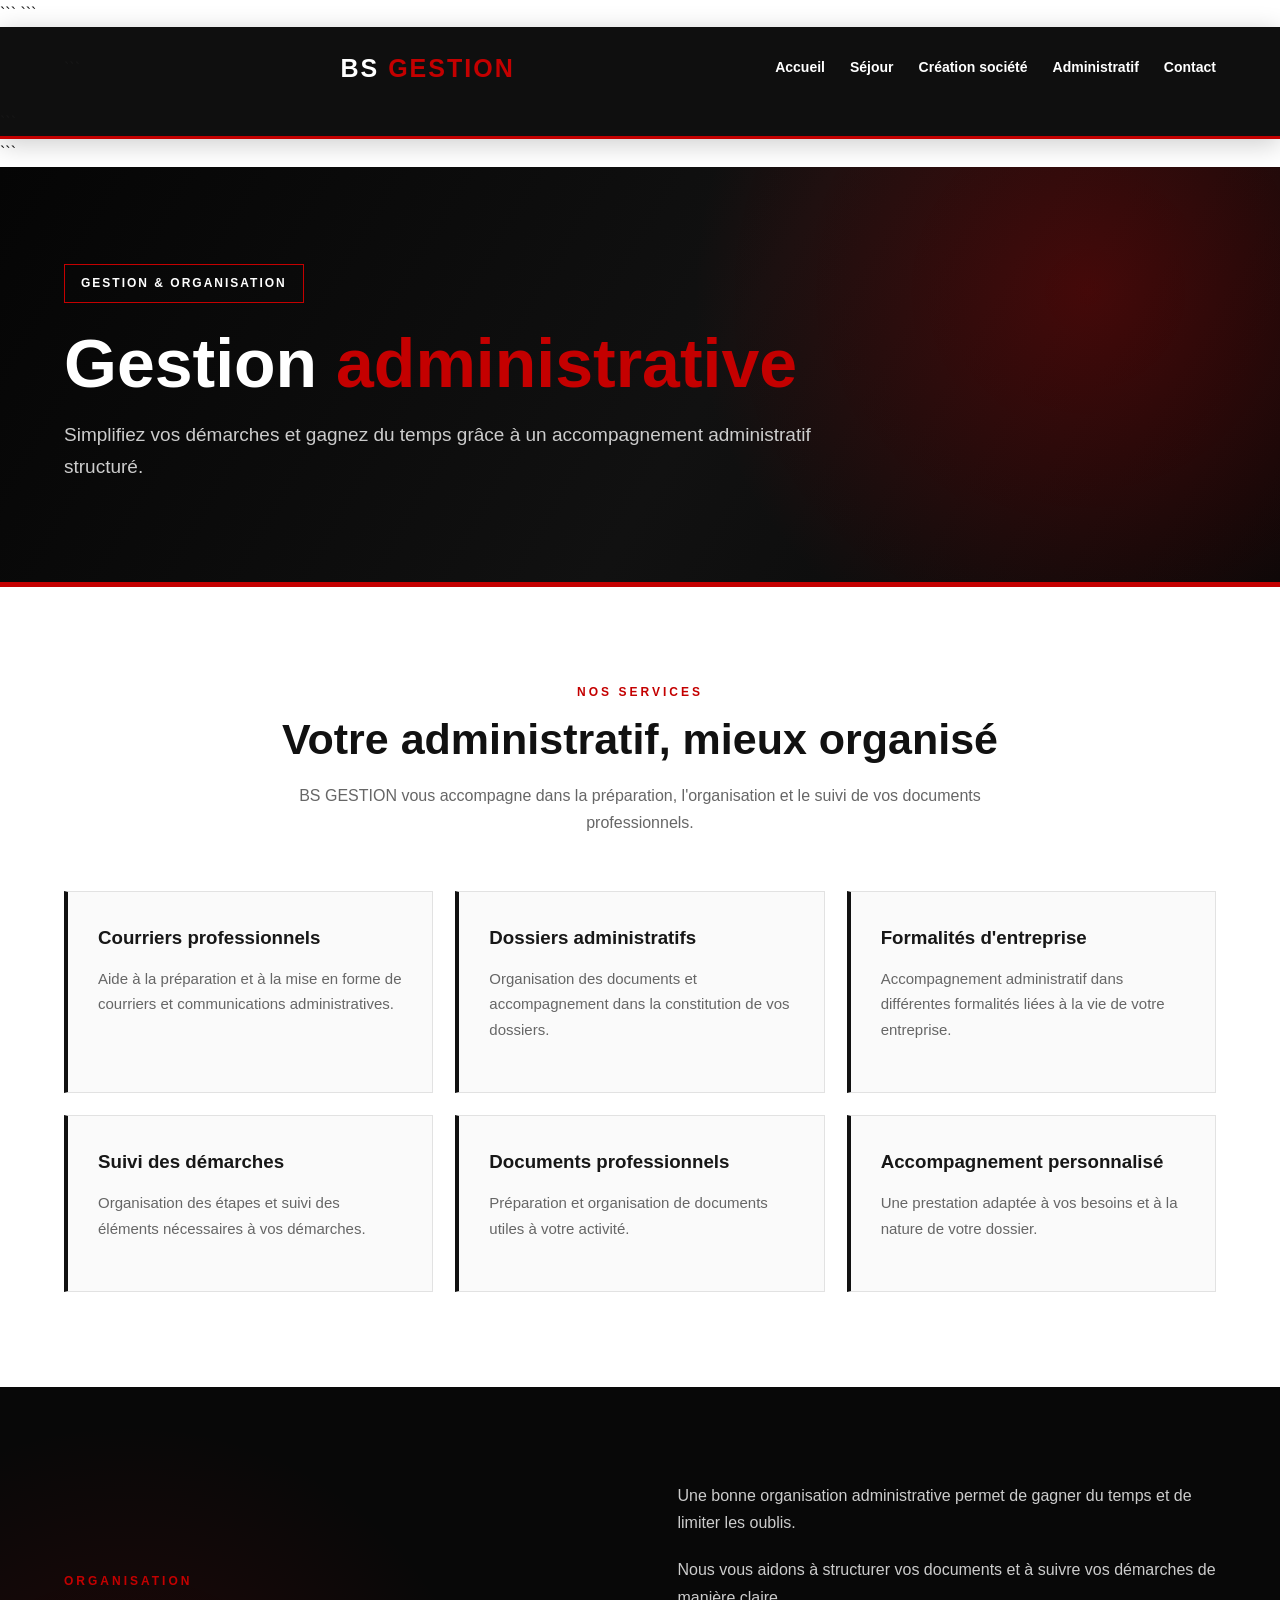
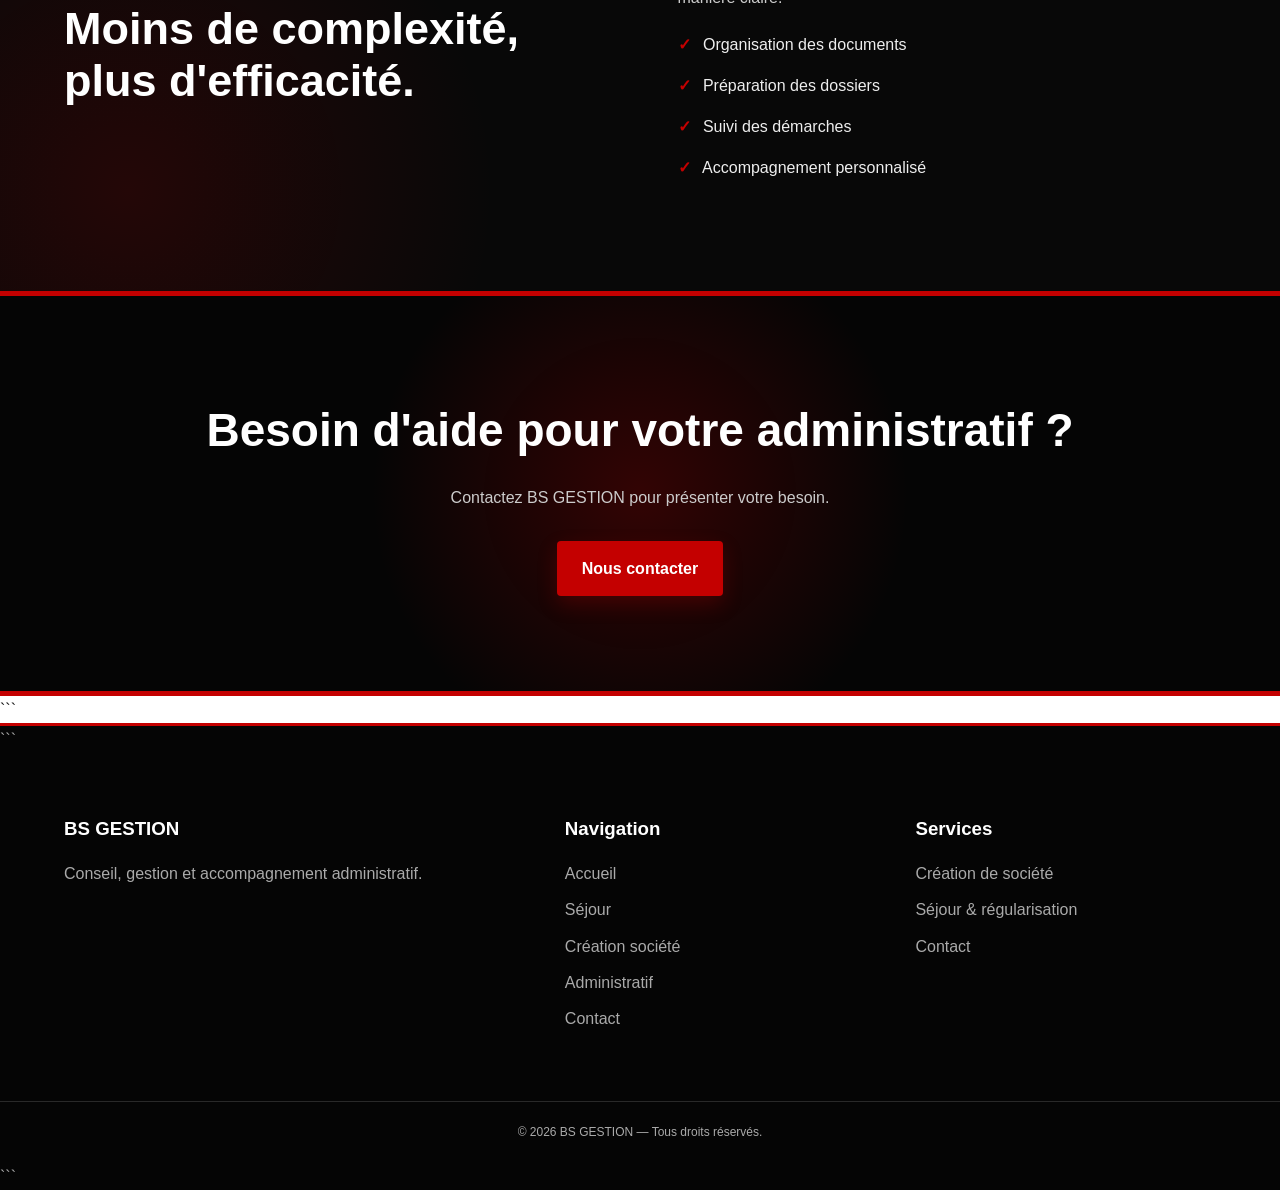
==== administratif.html @ 4193e0cd "Create administratif.html" ====
<!DOCTYPE html>

<html lang="fr">
<head>
    <meta charset="UTF-8">
    <meta name="viewport" content="width=device-width, initial-scale=1.0">

```
<meta name="description" content="BS GESTION - Services de gestion administrative et accompagnement professionnel.">

<title>Gestion Administrative | BS GESTION</title>

<link rel="stylesheet" href="style.css">
```

</head>

<body>

<header>
    <div class="container navbar">

```
    <a href="index.html" class="logo">
        BS <span>GESTION</span>
    </a>

    <nav id="mainNav">
        <a href="index.html">Accueil</a>
        <a href="sejour.html">Séjour</a>
        <a href="creation-societe.html">Création société</a>
        <a href="administratif.html">Administratif</a>
        <a href="contact.html">Contact</a>
    </nav>

    <div class="menu" id="menuBtn">
        ☰
    </div>

</div>
```

</header>

<main>

```
<section class="page-hero">

    <div class="container">

        <div class="page-hero-content">

            <div class="badge">
                GESTION & ORGANISATION
            </div>

            <h1>
                Gestion <span>administrative</span>
            </h1>

            <p>
                Simplifiez vos démarches et gagnez du temps grâce à un accompagnement
                administratif structuré.
            </p>

        </div>

    </div>

</section>


<section class="services">

    <div class="container">

        <div class="section-title">

            <div class="section-label">
                Nos services
            </div>

            <h2>
                Votre administratif, mieux organisé
            </h2>

            <p>
                BS GESTION vous accompagne dans la préparation, l'organisation et
                le suivi de vos documents professionnels.
            </p>

        </div>


        <div class="documents-grid">

            <article class="document">

                <h3>
                    Courriers professionnels
                </h3>

                <p>
                    Aide à la préparation et à la mise en forme de courriers et
                    communications administratives.
                </p>

            </article>


            <article class="document">

                <h3>
                    Dossiers administratifs
                </h3>

                <p>
                    Organisation des documents et accompagnement dans la constitution
                    de vos dossiers.
                </p>

            </article>


            <article class="document">

                <h3>
                    Formalités d'entreprise
                </h3>

                <p>
                    Accompagnement administratif dans différentes formalités liées
                    à la vie de votre entreprise.
                </p>

            </article>


            <article class="document">

                <h3>
                    Suivi des démarches
                </h3>

                <p>
                    Organisation des étapes et suivi des éléments nécessaires à vos
                    démarches.
                </p>

            </article>


            <article class="document">

                <h3>
                    Documents professionnels
                </h3>

                <p>
                    Préparation et organisation de documents utiles à votre activité.
                </p>

            </article>


            <article class="document">

                <h3>
                    Accompagnement personnalisé
                </h3>

                <p>
                    Une prestation adaptée à vos besoins et à la nature de votre
                    dossier.
                </p>

            </article>

        </div>

    </div>

</section>


<section class="about">

    <div class="container">

        <div class="about-grid">

            <div>

                <div class="section-label">
                    Organisation
                </div>

                <h2>
                    Moins de complexité, plus d'efficacité.
                </h2>

            </div>


            <div>

                <p>
                    Une bonne organisation administrative permet de gagner du temps
                    et de limiter les oublis.
                </p>

                <p>
                    Nous vous aidons à structurer vos documents et à suivre vos
                    démarches de manière claire.
                </p>

                <div class="checks">

                    <div>
                        <span>✓</span>
                        Organisation des documents
                    </div>

                    <div>
                        <span>✓</span>
                        Préparation des dossiers
                    </div>

                    <div>
                        <span>✓</span>
                        Suivi des démarches
                    </div>

                    <div>
                        <span>✓</span>
                        Accompagnement personnalisé
                    </div>

                </div>

            </div>

        </div>

    </div>

</section>


<section class="cta">

    <div class="container">

        <h2>
            Besoin d'aide pour votre administratif ?
        </h2>

        <p>
            Contactez BS GESTION pour présenter votre besoin.
        </p>

        <a href="contact.html" class="btn btn-red">
            Nous contacter
        </a>

    </div>

</section>
```

</main>

<footer>

```
<div class="container footer-main">

    <div>
        <h3>BS GESTION</h3>

        <p>
            Conseil, gestion et accompagnement administratif.
        </p>
    </div>

    <div>
        <h3>Navigation</h3>

        <a href="index.html">Accueil</a>
        <a href="sejour.html">Séjour</a>
        <a href="creation-societe.html">Création société</a>
        <a href="administratif.html">Administratif</a>
        <a href="contact.html">Contact</a>
    </div>

    <div>
        <h3>Services</h3>

        <a href="creation-societe.html">
            Création de société
        </a>

        <a href="sejour.html">
            Séjour & régularisation
        </a>

        <a href="contact.html">
            Contact
        </a>
    </div>

</div>

<div class="footer-bottom">
    © 2026 BS GESTION — Tous droits réservés.
</div>
```

</footer>

<script>
const menuBtn = document.getElementById("menuBtn");
const mainNav = document.getElementById("mainNav");

menuBtn.addEventListener("click", function () {
    mainNav.classList.toggle("active");
});

document.querySelectorAll("#mainNav a").forEach(function(link) {
    link.addEventListener("click", function() {
        mainNav.classList.remove("active");
    });
});
</script>

</body>
</html>
---- style.css ----
/* =========================================================
   BS GESTION — STYLE OFFICIEL
   Rouge • Noir • Blanc
   Design moderne, élégant et professionnel
   ========================================================= */

:root {
    --rouge: #c40000;
    --rouge-fonce: #8f0000;
    --rouge-clair: #e00000;

    --noir: #080808;
    --noir-2: #121212;
    --noir-3: #1d1d1d;

    --blanc: #ffffff;

    --gris: #666666;
    --gris-clair: #f5f5f5;
    --gris-border: #e2e2e2;

    --ombre: 0 15px 45px rgba(0, 0, 0, 0.10);
    --transition: 0.3s ease;
}


/* =========================================================
   RESET
   ========================================================= */

* {
    margin: 0;
    padding: 0;
    box-sizing: border-box;
}

html {
    scroll-behavior: smooth;
}

body {
    font-family: Arial, Helvetica, sans-serif;
    background: var(--blanc);
    color: #171717;
    line-height: 1.7;
}

img {
    max-width: 100%;
    display: block;
}

a {
    transition: var(--transition);
}

button,
input,
textarea {
    font-family: inherit;
}

.container {
    width: 90%;
    max-width: 1200px;
    margin: auto;
}


/* =========================================================
   HEADER
   ========================================================= */

header {
    background: rgba(8, 8, 8, 0.97);
    position: sticky;
    top: 0;
    z-index: 9999;
    border-bottom: 3px solid var(--rouge);
    box-shadow: 0 5px 25px rgba(0, 0, 0, 0.20);
}

.navbar {
    min-height: 82px;
    display: flex;
    align-items: center;
    justify-content: space-between;
}

.logo {
    color: var(--blanc);
    text-decoration: none;
    font-size: 25px;
    font-weight: 800;
    letter-spacing: 2px;
}

.logo span {
    color: var(--rouge);
}

nav {
    display: flex;
    align-items: center;
    gap: 25px;
}

nav a {
    color: var(--blanc);
    text-decoration: none;
    font-size: 14px;
    font-weight: 700;
    position: relative;
    padding: 10px 0;
}

nav a::after {
    content: "";
    position: absolute;
    left: 0;
    bottom: 2px;
    width: 0;
    height: 2px;
    background: var(--rouge);
    transition: var(--transition);
}

nav a:hover {
    color: var(--blanc);
}

nav a:hover::after {
    width: 100%;
}

.menu {
    display: none;
    color: var(--blanc);
    font-size: 30px;
    cursor: pointer;
    user-select: none;
}


/* =========================================================
   BOUTONS
   ========================================================= */

.btn {
    display: inline-block;
    padding: 14px 25px;
    border-radius: 4px;
    text-decoration: none;
    font-weight: 700;
    transition: var(--transition);
    border: none;
    cursor: pointer;
}

.btn-red {
    background: var(--rouge);
    color: var(--blanc);
    box-shadow: 0 8px 20px rgba(196, 0, 0, 0.22);
}

.btn-red:hover {
    background: var(--rouge-fonce);
    color: var(--blanc);
    transform: translateY(-2px);
    box-shadow: 0 12px 25px rgba(196, 0, 0, 0.30);
}

.btn-outline {
    color: var(--blanc);
    border: 1px solid var(--rouge);
    background: transparent;
}

.btn-outline:hover {
    background: var(--rouge);
    color: var(--blanc);
    transform: translateY(-2px);
}


/* =========================================================
   HERO
   ========================================================= */

.hero {
    min-height: 720px;
    display: flex;
    align-items: center;
    position: relative;
    overflow: hidden;
    color: var(--blanc);

    background:
        radial-gradient(
            circle at 80% 20%,
            rgba(196, 0, 0, 0.32),
            transparent 30%
        ),
        linear-gradient(
            120deg,
            #050505,
            #111111 55%,
            #080808
        );

    border-bottom: 6px solid var(--rouge);
}

.hero::before {
    content: "";
    position: absolute;
    width: 500px;
    height: 500px;
    right: -200px;
    top: 80px;
    border: 1px solid rgba(196, 0, 0, 0.35);
    border-radius: 50%;
}

.hero::after {
    content: "";
    position: absolute;
    width: 350px;
    height: 350px;
    right: -100px;
    top: 155px;
    border: 1px solid rgba(196, 0, 0, 0.25);
    border-radius: 50%;
}

.hero-content {
    position: relative;
    z-index: 2;
    max-width: 850px;
    animation: apparition 0.8s ease forwards;
}

.badge {
    display: inline-block;
    padding: 8px 16px;
    margin-bottom: 25px;
    border: 1px solid var(--rouge);
    color: var(--blanc);
    font-size: 12px;
    font-weight: 700;
    letter-spacing: 2px;
}

.hero h1 {
    font-size: clamp(48px, 8vw, 82px);
    line-height: 1;
    margin-bottom: 25px;
    letter-spacing: -2px;
}

.hero h1 span {
    color: var(--rouge);
}

.hero p {
    font-size: 19px;
    color: #dddddd;
    max-width: 780px;
}

.hero p:first-of-type {
    font-size: 24px;
    font-weight: 700;
    color: #ffffff;
}

.buttons {
    display: flex;
    gap: 15px;
    flex-wrap: wrap;
    margin-top: 35px;
}

.hero-contact {
    margin-top: 35px;
    color: #bbbbbb;
    font-size: 14px;
}


/* =========================================================
   SECTIONS
   ========================================================= */

section {
    padding: 95px 0;
}

.section-title {
    text-align: center;
    margin-bottom: 55px;
}

.section-label {
    color: var(--rouge);
    font-size: 12px;
    font-weight: 800;
    letter-spacing: 3px;
    text-transform: uppercase;
    margin-bottom: 12px;
}

.section-title h2 {
    font-size: 43px;
    line-height: 1.2;
    color: #111111;
}

.section-title p {
    max-width: 760px;
    margin: 16px auto 0;
    color: var(--gris);
}


/* =========================================================
   SERVICES
   ========================================================= */

.services {
    background: #ffffff;
}

.services-grid {
    display: grid;
    grid-template-columns: repeat(4, 1fr);
    gap: 22px;
}

.card {
    position: relative;
    padding: 35px 28px;
    background: #ffffff;
    border: 1px solid var(--gris-border);
    border-top: 4px solid #111111;
    transition: var(--transition);
    overflow: hidden;
}

.card::after {
    content: "";
    position: absolute;
    width: 100px;
    height: 100px;
    right: -50px;
    bottom: -50px;
    border-radius: 50%;
    background: rgba(196, 0, 0, 0.06);
}

.card:hover {
    transform: translateY(-8px);
    border-top-color: var(--rouge);
    box-shadow: var(--ombre);
}

.card-number {
    color: var(--rouge);
    font-weight: 800;
    font-size: 18px;
    margin-bottom: 18px;
}

.card h3 {
    font-size: 21px;
    margin-bottom: 15px;
}

.card p {
    color: var(--gris);
    font-size: 15px;
}

.card a {
    display: inline-block;
    margin-top: 20px;
    color: var(--rouge);
    font-weight: 700;
    text-decoration: none;
}

.card a:hover {
    color: var(--rouge-fonce);
}


/* =========================================================
   A PROPOS
   ========================================================= */

.about {
    background:
        radial-gradient(
            circle at 10% 80%,
            rgba(196, 0, 0, 0.15),
            transparent 30%
        ),
        var(--noir);

    color: var(--blanc);
}

.about-grid {
    display: grid;
    grid-template-columns: 1fr 1fr;
    gap: 75px;
    align-items: center;
}

.about h2 {
    font-size: 45px;
    line-height: 1.15;
    color: #ffffff;
}

.about p {
    color: #cccccc;
    margin-bottom: 20px;
}

.checks div {
    margin-bottom: 14px;
    color: #eeeeee;
}

.checks span {
    color: var(--rouge);
    font-weight: 900;
    margin-right: 8px;
}


/* =========================================================
   METHODE
   ========================================================= */

.method {
    background: var(--gris-clair);
}

.method-grid {
    display: grid;
    grid-template-columns: repeat(4, 1fr);
    gap: 20px;
}

.step {
    background: #ffffff;
    padding: 30px;
    border-top: 4px solid var(--rouge);
    box-shadow: 0 5px 20px rgba(0, 0, 0, 0.04);
    transition: var(--transition);
}

.step:hover {
    transform: translateY(-5px);
    box-shadow: var(--ombre);
}

.step-number {
    font-size: 36px;
    font-weight: 900;
    color: var(--rouge);
}

.step h3 {
    margin: 10px 0;
}

.step p {
    color: var(--gris);
}


/* =========================================================
   DOCUMENTS
   ========================================================= */

.documents {
    background: #ffffff;
}

.documents-grid {
    display: grid;
    grid-template-columns: repeat(3, 1fr);
    gap: 22px;
}

.document {
    padding: 30px;
    background: #fafafa;
    border: 1px solid var(--gris-border);
    border-left: 4px solid #111111;
    transition: var(--transition);
}

.document:hover {
    border-left-color: var(--rouge);
    transform: translateY(-5px);
    box-shadow: var(--ombre);
}

.document h3 {
    margin-bottom: 12px;
}

.document p {
    color: var(--gris);
    font-size: 15px;
    margin-bottom: 20px;
}


/* =========================================================
   PAGES INTERNES
   ========================================================= */

.page-hero {
    min-height: 420px;
    display: flex;
    align-items: center;
    position: relative;
    overflow: hidden;
    color: var(--blanc);

    background:
        radial-gradient(
            circle at 85% 30%,
            rgba(196, 0, 0, 0.30),
            transparent 35%
        ),
        linear-gradient(
            120deg,
            #050505,
            #111111 55%,
            #080808
        );

    border-bottom: 5px solid var(--rouge);
}

.page-hero-content {
    position: relative;
    z-index: 2;
    max-width: 850px;
}

.page-hero h1 {
    font-size: clamp(42px, 7vw, 68px);
    line-height: 1.05;
    margin-bottom: 20px;
}

.page-hero h1 span {
    color: var(--rouge);
}

.page-hero p {
    color: #cccccc;
    font-size: 19px;
    max-width: 780px;
}

.content-section {
    background: #ffffff;
}

.content-grid {
    display: grid;
    grid-template-columns: 2fr 1fr;
    gap: 50px;
    align-items: start;
}

.content-main h2 {
    font-size: 34px;
    margin-bottom: 18px;
}

.content-main h3 {
    font-size: 23px;
    margin-top: 30px;
    margin-bottom: 12px;
}

.content-main p {
    color: #555555;
    margin-bottom: 18px;
}

.content-main ul {
    margin: 20px 0 25px 20px;
}

.content-main li {
    margin-bottom: 10px;
    color: #555555;
}

.sidebar {
    background: #f7f7f7;
    border-top: 5px solid var(--rouge);
    padding: 30px;
    box-shadow: 0 10px 30px rgba(0, 0, 0, 0.06);
}

.sidebar h3 {
    margin-bottom: 20px;
}

.sidebar a {
    display: block;
    color: var(--rouge);
    text-decoration: none;
    font-weight: 700;
    padding: 10px 0;
    border-bottom: 1px solid #dddddd;
}

.sidebar a:hover {
    color: var(--rouge-fonce);
}


/* =========================================================
   DEVIS
   ========================================================= */

.devis {
    background: var(--gris-clair);
}

.devis-box {
    max-width: 850px;
    margin: auto;
    padding: 55px;
    background: #ffffff;
    border-left: 6px solid var(--rouge);
    text-align: center;
    box-shadow: var(--ombre);
}

.devis-box h2 {
    font-size: 36px;
    margin-bottom: 15px;
}

.devis-box p {
    color: var(--gris);
    margin-bottom: 25px;
}

.no-price {
    font-weight: 800;
    color: var(--rouge);
    margin-bottom: 25px;
    letter-spacing: 1px;
}


/* =========================================================
   CTA
   ========================================================= */

.cta {
    background:
        radial-gradient(
            circle at center,
            rgba(196, 0, 0, 0.24),
            transparent 40%
        ),
        #050505;

    color: #ffffff;
    text-align: center;
    border-top: 5px solid var(--rouge);
    border-bottom: 5px solid var(--rouge);
}

.cta h2 {
    font-size: 46px;
    margin-bottom: 15px;
}

.cta p {
    color: #cccccc;
    margin-bottom: 30px;
}


/* =========================================================
   CONTACT
   ========================================================= */

.contact {
    background: #f7f7f7;
}

.contact-grid {
    display: grid;
    grid-template-columns: 1fr 1fr;
    gap: 70px;
    align-items: start;
}

.contact h2 {
    font-size: 43px;
    margin-bottom: 20px;
}

.contact-intro {
    color: var(--gris);
}

.contact-details {
    margin-top: 30px;
}

.contact-details a {
    display: block;
    color: var(--rouge);
    font-weight: 700;
    font-size: 18px;
    text-decoration: none;
    margin-bottom: 15px;
}

.contact-details a:hover {
    color: var(--rouge-fonce);
}


/* =========================================================
   FORMULAIRE
   ========================================================= */

form {
    background: #ffffff;
    padding: 35px;
    border: 1px solid #dddddd;
    border-top: 5px solid var(--rouge);
    box-shadow: 0 10px 30px rgba(0, 0, 0, 0.06);
}

.form-group {
    margin-bottom: 18px;
}

label {
    display: block;
    font-weight: 700;
    font-size: 14px;
    margin-bottom: 7px;
}

input,
textarea,
select {
    width: 100%;
    padding: 13px;
    border: 1px solid #cccccc;
    font-family: inherit;
    font-size: 15px;
    outline: none;
    transition: var(--transition);
    background: #ffffff;
}

input:focus,
textarea:focus,
select:focus {
    border-color: var(--rouge);
    box-shadow: 0 0 0 3px rgba(196, 0, 0, 0.08);
}

textarea {
    min-height: 140px;
    resize: vertical;
}

button {
    border: 0;
    cursor: pointer;
    font-size: 15px;
}

.form-note {
    color: #777777;
    font-size: 12px;
    margin-top: 10px;
}


/* =========================================================
   FOOTER
   ========================================================= */

footer {
    background: #050505;
    color: #aaaaaa;
    border-top: 3px solid var(--rouge);
}

.footer-main {
    padding: 60px 0;
    display: grid;
    grid-template-columns: 1.5fr 1fr 1fr;
    gap: 50px;
}

.footer-main h3 {
    color: #ffffff;
    margin-bottom: 15px;
}

.footer-main p {
    margin-top: 10px;
}

.footer-main a {
    display: block;
    color: #aaaaaa;
    text-decoration: none;
    margin-bottom: 9px;
}

.footer-main a:hover {
    color: var(--rouge);
}

.footer-bottom {
    border-top: 1px solid #292929;
    text-align: center;
    padding: 20px;
    font-size: 12px;
}


/* =========================================================
   ANIMATION
   ========================================================= */

@keyframes apparition {
    from {
        opacity: 0;
        transform: translateY(20px);
    }

    to {
        opacity: 1;
        transform: translateY(0);
    }
}


/* =========================================================
   TABLETTES
   ========================================================= */

@media (max-width: 950px) {

    nav {
        display: none;
        position: absolute;
        top: 82px;
        left: 0;
        right: 0;
        background: #080808;
        flex-direction: column;
        align-items: flex-start;
        padding: 25px;
        gap: 15px;
        border-bottom: 3px solid var(--rouge);
    }

    nav.active {
        display: flex;
    }

    .menu {
        display: block;
    }

    .services-grid {
        grid-template-columns: 1fr 1fr;
    }

    .method-grid {
        grid-template-columns: 1fr 1fr;
    }

    .about-grid,
    .contact-grid,
    .content-grid {
        grid-template-columns: 1fr;
    }

    .documents-grid {
        grid-template-columns: 1fr 1fr;
    }

    .footer-main {
        grid-template-columns: 1fr 1fr;
    }
}


/* =========================================================
   PETITS ÉCRANS
   ========================================================= */

@media (max-width: 600px) {

    .container {
        width: 92%;
    }

    .navbar {
        min-height: 72px;
    }

    nav {
        top: 72px;
    }

    .logo {
        font-size: 21px;
    }

    .hero {
        min-height: 620px;
    }

    .hero h1 {
        font-size: 46px;
    }

    .hero p {
        font-size: 17px;
    }

    .hero p:first-of-type {
        font-size: 21px;
    }

    .page-hero {
        min-height: 360px;
    }

    .page-hero h1 {
        font-size: 42px;
    }

    .page-hero p {
        font-size: 17px;
    }

    section {
        padding: 65px 0;
    }

    .section-title h2,
    .about h2,
    .contact h2,
    .cta h2 {
        font-size: 32px;
    }

    .services-grid,
    .method-grid,
    .documents-grid,
    .footer-main {
        grid-template-columns: 1fr;
    }

    .buttons {
        flex-direction: column;
        align-items: stretch;
    }

    .buttons .btn {
        text-align: center;
    }

    .devis-box {
        padding: 30px 20px;
    }

    form {
        padding: 25px;
    }

    .footer-main {
        gap: 30px;
    }

    .content-main h2 {
        font-size: 29px;
    }
}
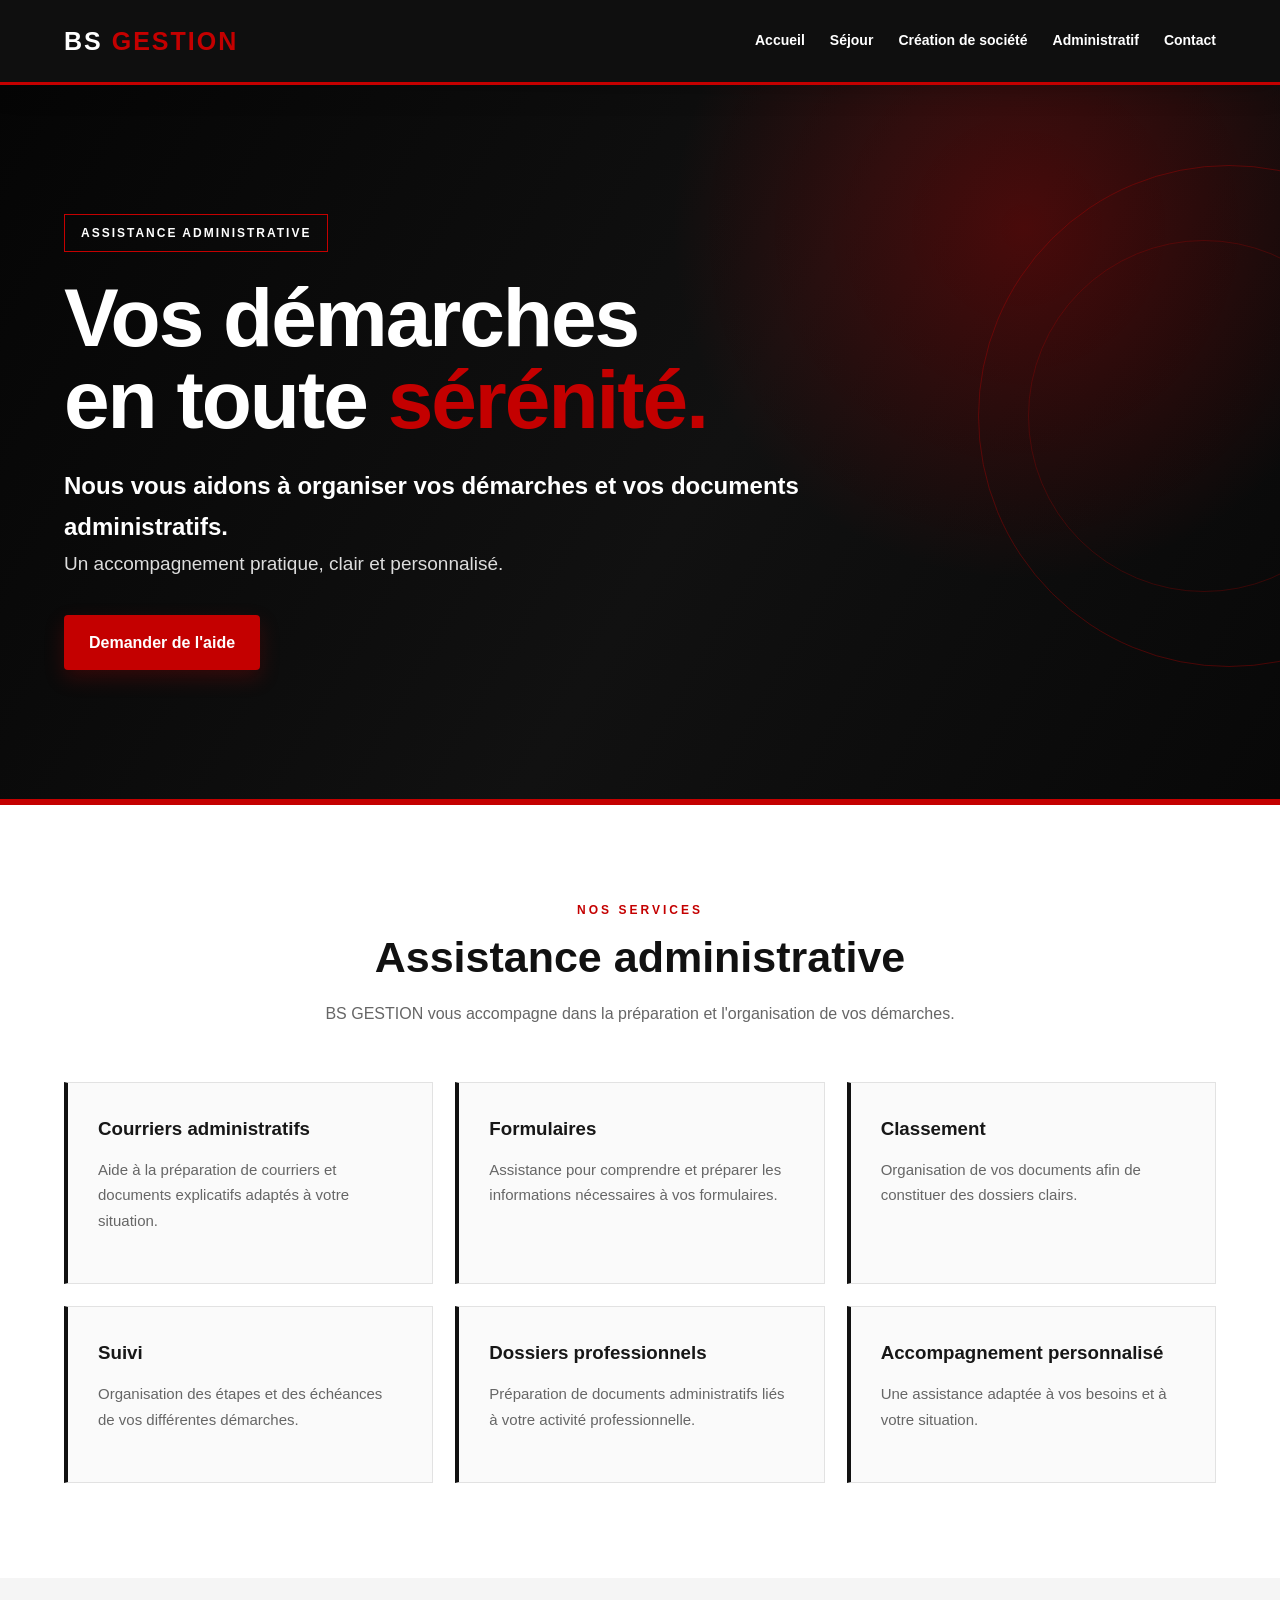
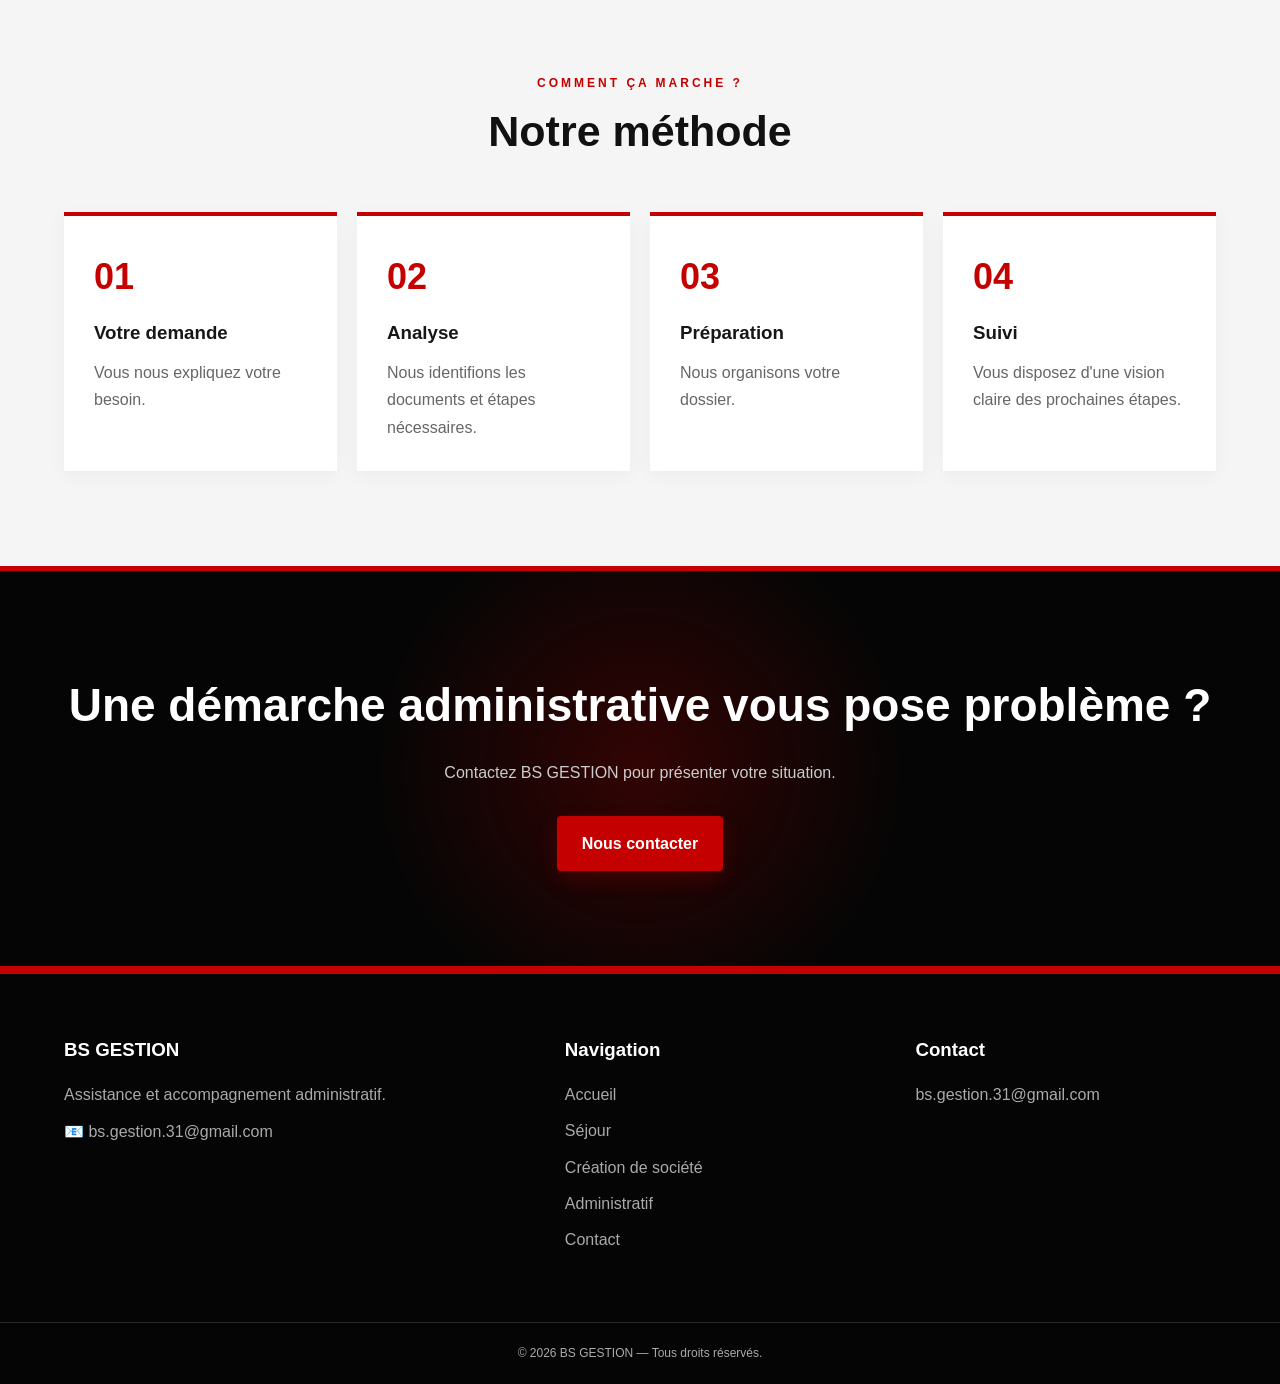
==== commit d3c62d77: "Update administratif.html" ====
--- a/administratif.html
+++ b/administratif.html
@@ -1,263 +1,185 @@
 <!DOCTYPE html>
-
 <html lang="fr">
 <head>
     <meta charset="UTF-8">
     <meta name="viewport" content="width=device-width, initial-scale=1.0">
-
-```
-<meta name="description" content="BS GESTION - Services de gestion administrative et accompagnement professionnel.">
-
-<title>Gestion Administrative | BS GESTION</title>
-
-<link rel="stylesheet" href="style.css">
-```
-
+    <meta name="description" content="BS GESTION - Assistance et accompagnement dans vos démarches administratives.">
+    <title>Démarches Administratives | BS GESTION</title>
+    <link rel="stylesheet" href="style.css">
 </head>
 
 <body>
 
 <header>
     <div class="container navbar">
-
-```
-    <a href="index.html" class="logo">
-        BS <span>GESTION</span>
-    </a>
-
-    <nav id="mainNav">
-        <a href="index.html">Accueil</a>
-        <a href="sejour.html">Séjour</a>
-        <a href="creation-societe.html">Création société</a>
-        <a href="administratif.html">Administratif</a>
-        <a href="contact.html">Contact</a>
-    </nav>
-
-    <div class="menu" id="menuBtn">
-        ☰
-    </div>
-
-</div>
-```
-
+        <a href="index.html" class="logo">BS <span>GESTION</span></a>
+
+        <nav id="mainNav">
+            <a href="index.html">Accueil</a>
+            <a href="sejour.html">Séjour</a>
+            <a href="creation-societe.html">Création de société</a>
+            <a href="administratif.html">Administratif</a>
+            <a href="contact.html">Contact</a>
+        </nav>
+
+        <div class="menu" id="menuBtn">☰</div>
+    </div>
 </header>
 
 <main>
 
-```
-<section class="page-hero">
-
-    <div class="container">
-
-        <div class="page-hero-content">
-
-            <div class="badge">
-                GESTION & ORGANISATION
-            </div>
+<section class="hero">
+    <div class="container">
+        <div class="hero-content">
+
+            <div class="badge">ASSISTANCE ADMINISTRATIVE</div>
 
             <h1>
-                Gestion <span>administrative</span>
+                Vos démarches<br>
+                en toute <span>sérénité.</span>
             </h1>
 
             <p>
-                Simplifiez vos démarches et gagnez du temps grâce à un accompagnement
-                administratif structuré.
-            </p>
-
-        </div>
-
-    </div>
-
-</section>
-
-
-<section class="services">
-
+                Nous vous aidons à organiser vos démarches et vos documents
+                administratifs.
+            </p>
+
+            <p>
+                Un accompagnement pratique, clair et personnalisé.
+            </p>
+
+            <div class="buttons">
+                <a href="contact.html" class="btn btn-red">
+                    Demander de l'aide
+                </a>
+            </div>
+
+        </div>
+    </div>
+</section>
+
+
+<section class="documents">
     <div class="container">
 
         <div class="section-title">
-
-            <div class="section-label">
-                Nos services
-            </div>
-
-            <h2>
-                Votre administratif, mieux organisé
-            </h2>
-
-            <p>
-                BS GESTION vous accompagne dans la préparation, l'organisation et
-                le suivi de vos documents professionnels.
-            </p>
-
-        </div>
-
+            <div class="section-label">NOS SERVICES</div>
+            <h2>Assistance administrative</h2>
+            <p>
+                BS GESTION vous accompagne dans la préparation et
+                l'organisation de vos démarches.
+            </p>
+        </div>
 
         <div class="documents-grid">
 
-            <article class="document">
-
-                <h3>
-                    Courriers professionnels
-                </h3>
-
-                <p>
-                    Aide à la préparation et à la mise en forme de courriers et
-                    communications administratives.
-                </p>
-
-            </article>
-
-
-            <article class="document">
-
-                <h3>
-                    Dossiers administratifs
-                </h3>
-
-                <p>
-                    Organisation des documents et accompagnement dans la constitution
-                    de vos dossiers.
-                </p>
-
-            </article>
-
-
-            <article class="document">
-
-                <h3>
-                    Formalités d'entreprise
-                </h3>
-
-                <p>
-                    Accompagnement administratif dans différentes formalités liées
-                    à la vie de votre entreprise.
-                </p>
-
-            </article>
-
-
-            <article class="document">
-
-                <h3>
-                    Suivi des démarches
-                </h3>
-
-                <p>
-                    Organisation des étapes et suivi des éléments nécessaires à vos
-                    démarches.
-                </p>
-
-            </article>
-
-
-            <article class="document">
-
-                <h3>
-                    Documents professionnels
-                </h3>
-
-                <p>
-                    Préparation et organisation de documents utiles à votre activité.
-                </p>
-
-            </article>
-
-
-            <article class="document">
-
-                <h3>
-                    Accompagnement personnalisé
-                </h3>
-
-                <p>
-                    Une prestation adaptée à vos besoins et à la nature de votre
-                    dossier.
-                </p>
-
-            </article>
-
-        </div>
-
-    </div>
-
-</section>
-
-
-<section class="about">
-
-    <div class="container">
-
-        <div class="about-grid">
-
-            <div>
-
-                <div class="section-label">
-                    Organisation
-                </div>
-
-                <h2>
-                    Moins de complexité, plus d'efficacité.
-                </h2>
-
-            </div>
-
-
-            <div>
-
-                <p>
-                    Une bonne organisation administrative permet de gagner du temps
-                    et de limiter les oublis.
-                </p>
-
-                <p>
-                    Nous vous aidons à structurer vos documents et à suivre vos
-                    démarches de manière claire.
-                </p>
-
-                <div class="checks">
-
-                    <div>
-                        <span>✓</span>
-                        Organisation des documents
-                    </div>
-
-                    <div>
-                        <span>✓</span>
-                        Préparation des dossiers
-                    </div>
-
-                    <div>
-                        <span>✓</span>
-                        Suivi des démarches
-                    </div>
-
-                    <div>
-                        <span>✓</span>
-                        Accompagnement personnalisé
-                    </div>
-
-                </div>
-
-            </div>
-
-        </div>
-
-    </div>
-
+            <div class="document">
+                <h3>Courriers administratifs</h3>
+                <p>
+                    Aide à la préparation de courriers et documents
+                    explicatifs adaptés à votre situation.
+                </p>
+            </div>
+
+            <div class="document">
+                <h3>Formulaires</h3>
+                <p>
+                    Assistance pour comprendre et préparer les informations
+                    nécessaires à vos formulaires.
+                </p>
+            </div>
+
+            <div class="document">
+                <h3>Classement</h3>
+                <p>
+                    Organisation de vos documents afin de constituer
+                    des dossiers clairs.
+                </p>
+            </div>
+
+            <div class="document">
+                <h3>Suivi</h3>
+                <p>
+                    Organisation des étapes et des échéances de vos
+                    différentes démarches.
+                </p>
+            </div>
+
+            <div class="document">
+                <h3>Dossiers professionnels</h3>
+                <p>
+                    Préparation de documents administratifs liés à
+                    votre activité professionnelle.
+                </p>
+            </div>
+
+            <div class="document">
+                <h3>Accompagnement personnalisé</h3>
+                <p>
+                    Une assistance adaptée à vos besoins et à votre
+                    situation.
+                </p>
+            </div>
+
+        </div>
+    </div>
+</section>
+
+
+<section class="method">
+    <div class="container">
+
+        <div class="section-title">
+            <div class="section-label">COMMENT ÇA MARCHE ?</div>
+            <h2>Notre méthode</h2>
+        </div>
+
+        <div class="method-grid">
+
+            <div class="step">
+                <div class="step-number">01</div>
+                <h3>Votre demande</h3>
+                <p>
+                    Vous nous expliquez votre besoin.
+                </p>
+            </div>
+
+            <div class="step">
+                <div class="step-number">02</div>
+                <h3>Analyse</h3>
+                <p>
+                    Nous identifions les documents et étapes nécessaires.
+                </p>
+            </div>
+
+            <div class="step">
+                <div class="step-number">03</div>
+                <h3>Préparation</h3>
+                <p>
+                    Nous organisons votre dossier.
+                </p>
+            </div>
+
+            <div class="step">
+                <div class="step-number">04</div>
+                <h3>Suivi</h3>
+                <p>
+                    Vous disposez d'une vision claire des prochaines étapes.
+                </p>
+            </div>
+
+        </div>
+    </div>
 </section>
 
 
 <section class="cta">
-
-    <div class="container">
-
-        <h2>
-            Besoin d'aide pour votre administratif ?
-        </h2>
+    <div class="container">
+
+        <h2>Une démarche administrative vous pose problème ?</h2>
 
         <p>
-            Contactez BS GESTION pour présenter votre besoin.
+            Contactez BS GESTION pour présenter votre situation.
         </p>
 
         <a href="contact.html" class="btn btn-red">
@@ -265,59 +187,45 @@
         </a>
 
     </div>
-
-</section>
-```
+</section>
 
 </main>
 
+
 <footer>
-
-```
-<div class="container footer-main">
-
-    <div>
-        <h3>BS GESTION</h3>
-
-        <p>
-            Conseil, gestion et accompagnement administratif.
-        </p>
-    </div>
-
-    <div>
-        <h3>Navigation</h3>
-
-        <a href="index.html">Accueil</a>
-        <a href="sejour.html">Séjour</a>
-        <a href="creation-societe.html">Création société</a>
-        <a href="administratif.html">Administratif</a>
-        <a href="contact.html">Contact</a>
-    </div>
-
-    <div>
-        <h3>Services</h3>
-
-        <a href="creation-societe.html">
-            Création de société
-        </a>
-
-        <a href="sejour.html">
-            Séjour & régularisation
-        </a>
-
-        <a href="contact.html">
-            Contact
-        </a>
-    </div>
-
-</div>
-
-<div class="footer-bottom">
-    © 2026 BS GESTION — Tous droits réservés.
-</div>
-```
-
+    <div class="container footer-main">
+
+        <div>
+            <h3>BS GESTION</h3>
+            <p>
+                Assistance et accompagnement administratif.
+            </p>
+            <p>📧 bs.gestion.31@gmail.com</p>
+        </div>
+
+        <div>
+            <h3>Navigation</h3>
+            <a href="index.html">Accueil</a>
+            <a href="sejour.html">Séjour</a>
+            <a href="creation-societe.html">Création de société</a>
+            <a href="administratif.html">Administratif</a>
+            <a href="contact.html">Contact</a>
+        </div>
+
+        <div>
+            <h3>Contact</h3>
+            <a href="mailto:bs.gestion.31@gmail.com">
+                bs.gestion.31@gmail.com
+            </a>
+        </div>
+
+    </div>
+
+    <div class="footer-bottom">
+        © 2026 BS GESTION — Tous droits réservés.
+    </div>
 </footer>
+
 
 <script>
 const menuBtn = document.getElementById("menuBtn");
@@ -326,12 +234,6 @@
 menuBtn.addEventListener("click", function () {
     mainNav.classList.toggle("active");
 });
-
-document.querySelectorAll("#mainNav a").forEach(function(link) {
-    link.addEventListener("click", function() {
-        mainNav.classList.remove("active");
-    });
-});
 </script>
 
 </body>
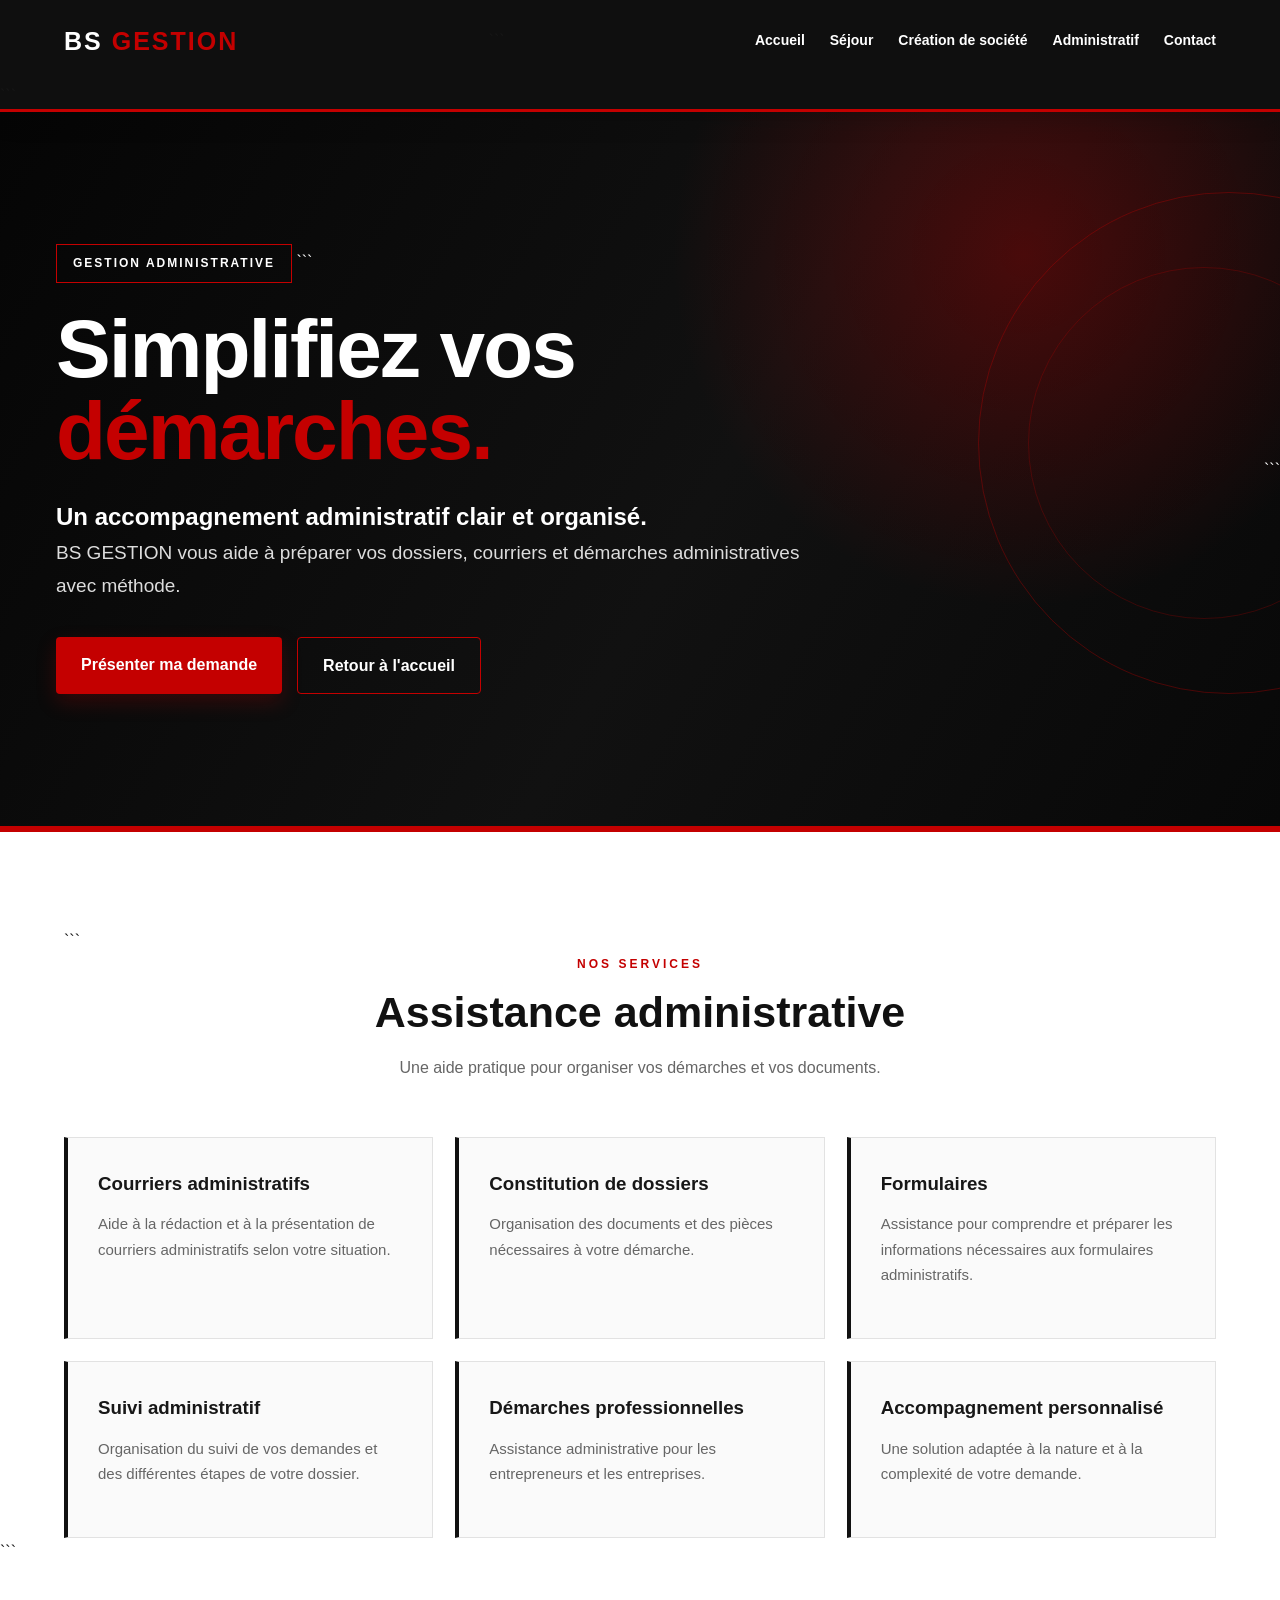
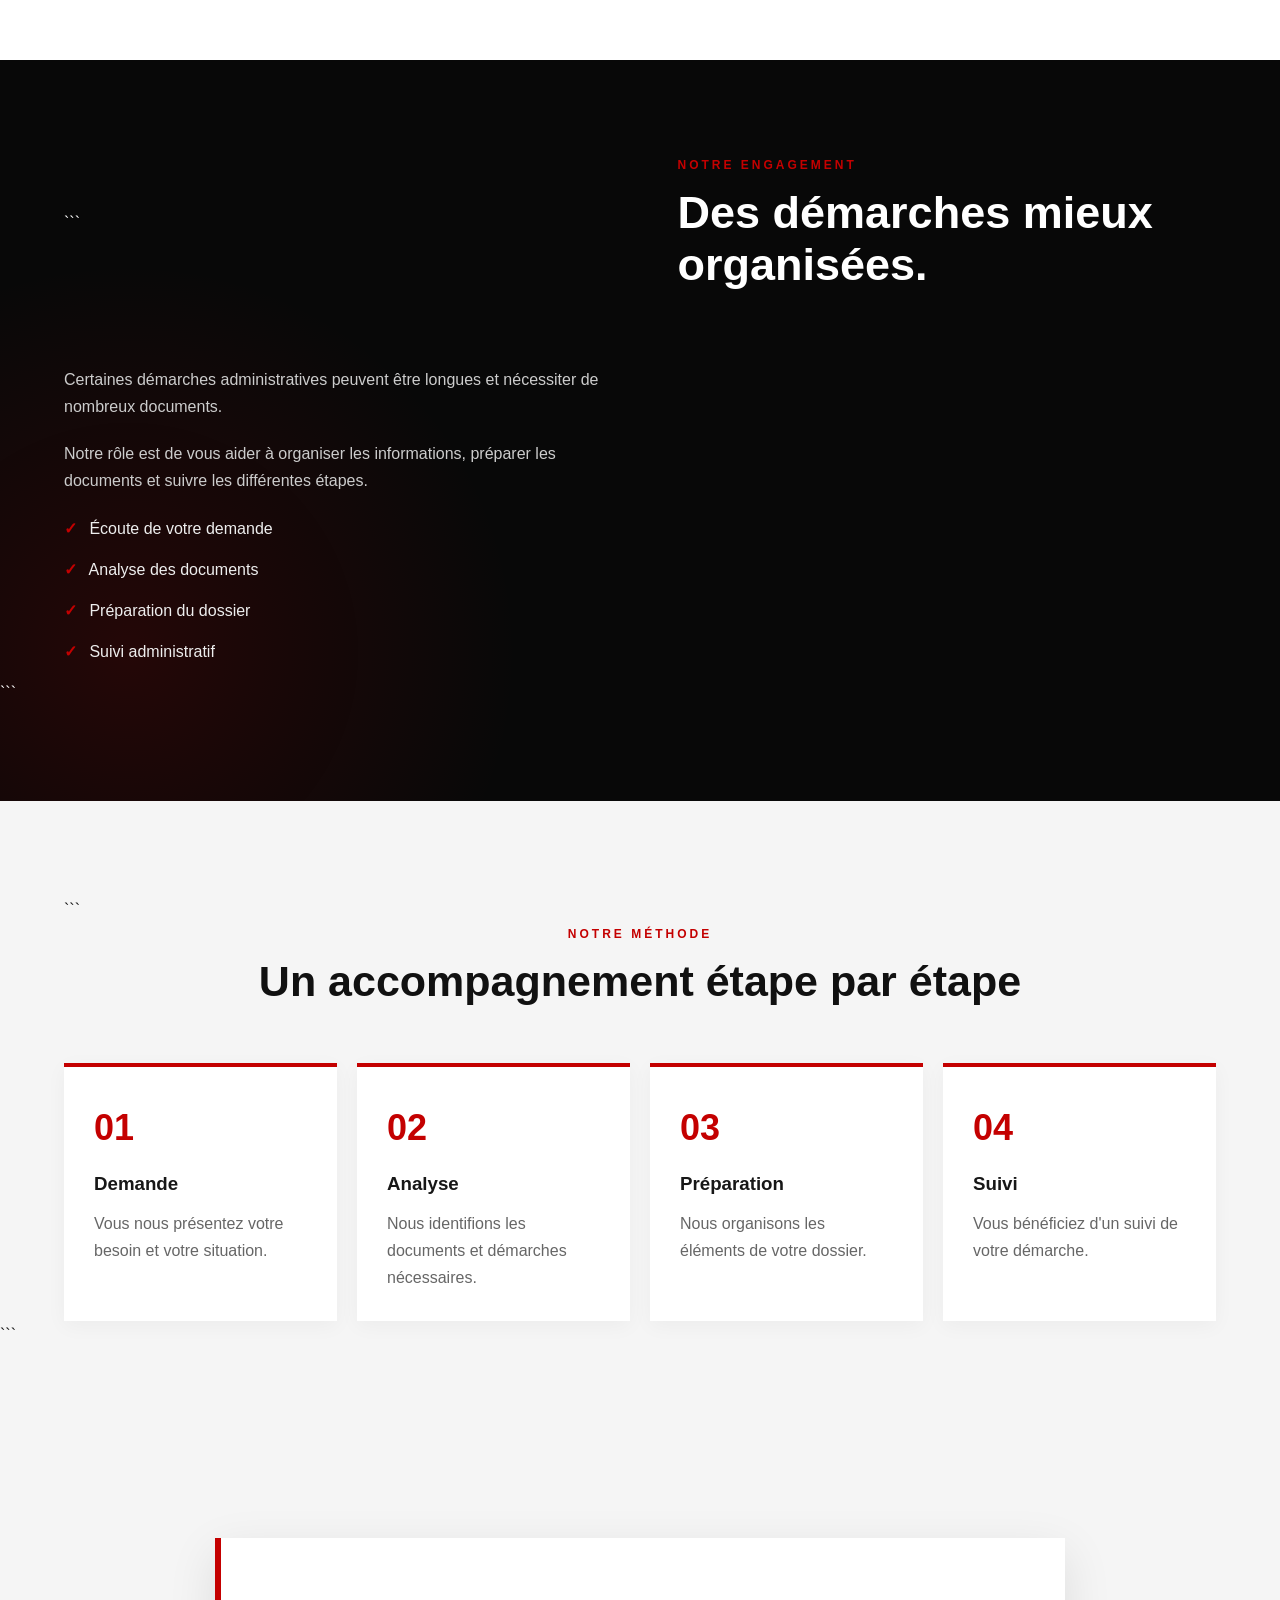
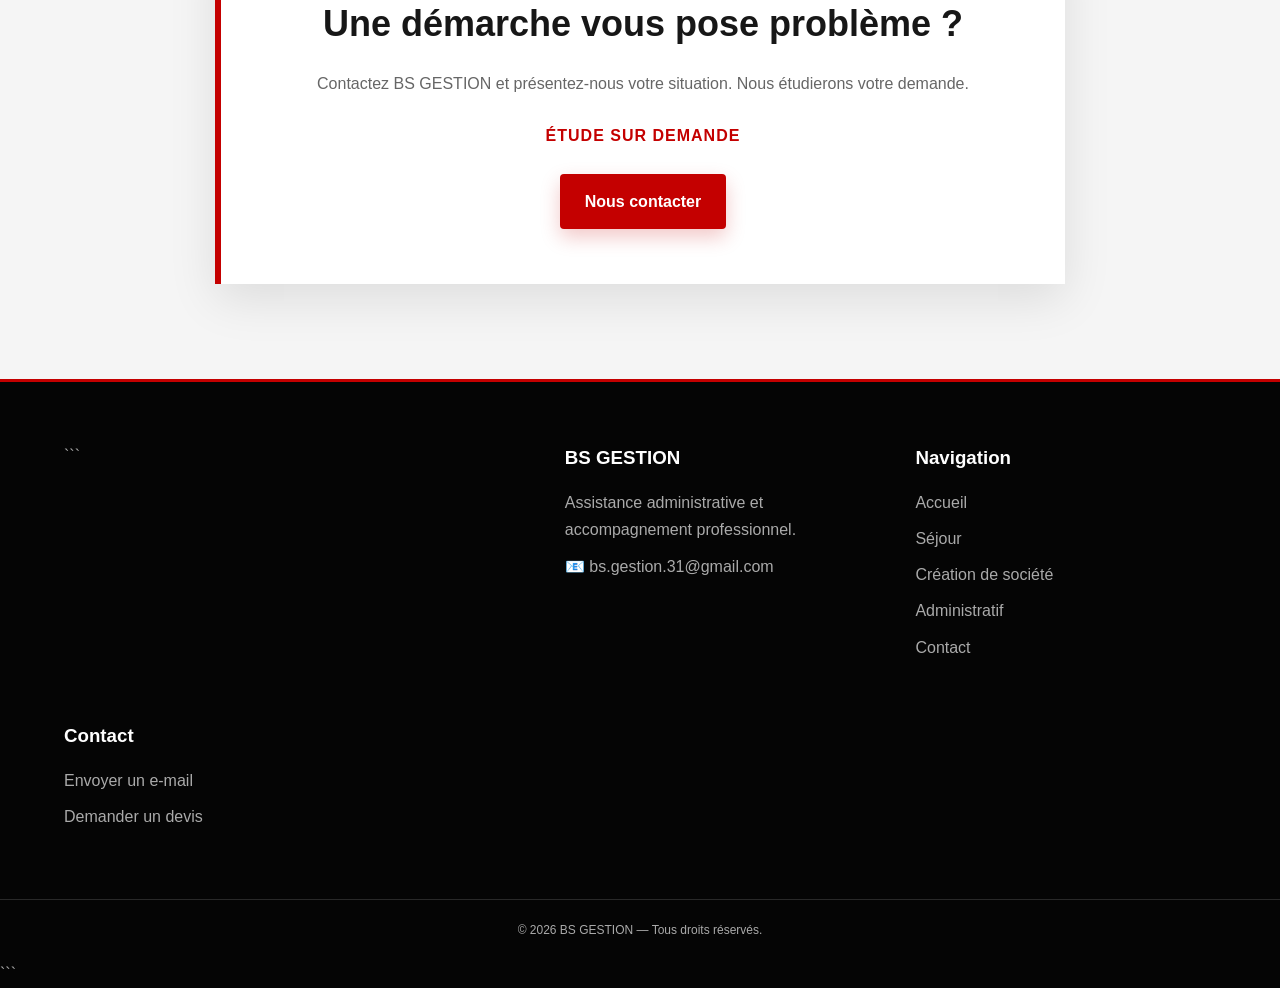
==== commit 26ae7066: "Update administratif.html" ====
--- a/administratif.html
+++ b/administratif.html
@@ -1,4 +1,5 @@
 <!DOCTYPE html>
+
 <html lang="fr">
 <head>
     <meta charset="UTF-8">
@@ -7,23 +8,24 @@
     <title>Démarches Administratives | BS GESTION</title>
     <link rel="stylesheet" href="style.css">
 </head>
-
 <body>
 
 <header>
     <div class="container navbar">
         <a href="index.html" class="logo">BS <span>GESTION</span></a>
-
-        <nav id="mainNav">
-            <a href="index.html">Accueil</a>
-            <a href="sejour.html">Séjour</a>
-            <a href="creation-societe.html">Création de société</a>
-            <a href="administratif.html">Administratif</a>
-            <a href="contact.html">Contact</a>
-        </nav>
-
-        <div class="menu" id="menuBtn">☰</div>
-    </div>
+        <div class="menu" onclick="toggleMenu()">☰</div>
+
+```
+    <nav id="mainNav">
+        <a href="index.html">Accueil</a>
+        <a href="sejour.html">Séjour</a>
+        <a href="creation-societe.html">Création de société</a>
+        <a href="administratif.html">Administratif</a>
+        <a href="contact.html">Contact</a>
+    </nav>
+</div>
+```
+
 </header>
 
 <main>
@@ -31,209 +33,236 @@
 <section class="hero">
     <div class="container">
         <div class="hero-content">
-
-            <div class="badge">ASSISTANCE ADMINISTRATIVE</div>
-
-            <h1>
-                Vos démarches<br>
-                en toute <span>sérénité.</span>
-            </h1>
-
-            <p>
-                Nous vous aidons à organiser vos démarches et vos documents
-                administratifs.
-            </p>
-
-            <p>
-                Un accompagnement pratique, clair et personnalisé.
-            </p>
-
-            <div class="buttons">
-                <a href="contact.html" class="btn btn-red">
-                    Demander de l'aide
-                </a>
+            <div class="badge">GESTION ADMINISTRATIVE</div>
+
+```
+        <h1>Simplifiez vos<br><span>démarches.</span></h1>
+
+        <p>Un accompagnement administratif clair et organisé.</p>
+
+        <p>
+            BS GESTION vous aide à préparer vos dossiers, courriers et
+            démarches administratives avec méthode.
+        </p>
+
+        <div class="buttons">
+            <a href="contact.html" class="btn btn-red">Présenter ma demande</a>
+            <a href="index.html" class="btn btn-outline">Retour à l'accueil</a>
+        </div>
+    </div>
+</div>
+```
+
+</section>
+
+<section class="services">
+    <div class="container">
+
+```
+    <div class="section-title">
+        <div class="section-label">Nos services</div>
+        <h2>Assistance administrative</h2>
+        <p>
+            Une aide pratique pour organiser vos démarches et vos documents.
+        </p>
+    </div>
+
+    <div class="documents-grid">
+
+        <div class="document">
+            <h3>Courriers administratifs</h3>
+            <p>
+                Aide à la rédaction et à la présentation de courriers
+                administratifs selon votre situation.
+            </p>
+        </div>
+
+        <div class="document">
+            <h3>Constitution de dossiers</h3>
+            <p>
+                Organisation des documents et des pièces nécessaires
+                à votre démarche.
+            </p>
+        </div>
+
+        <div class="document">
+            <h3>Formulaires</h3>
+            <p>
+                Assistance pour comprendre et préparer les informations
+                nécessaires aux formulaires administratifs.
+            </p>
+        </div>
+
+        <div class="document">
+            <h3>Suivi administratif</h3>
+            <p>
+                Organisation du suivi de vos demandes et des différentes
+                étapes de votre dossier.
+            </p>
+        </div>
+
+        <div class="document">
+            <h3>Démarches professionnelles</h3>
+            <p>
+                Assistance administrative pour les entrepreneurs
+                et les entreprises.
+            </p>
+        </div>
+
+        <div class="document">
+            <h3>Accompagnement personnalisé</h3>
+            <p>
+                Une solution adaptée à la nature et à la complexité
+                de votre demande.
+            </p>
+        </div>
+
+    </div>
+</div>
+```
+
+</section>
+
+<section class="about">
+    <div class="container">
+        <div class="about-grid">
+
+```
+        <div>
+            <div class="section-label">Notre engagement</div>
+            <h2>Des démarches mieux organisées.</h2>
+        </div>
+
+        <div>
+            <p>
+                Certaines démarches administratives peuvent être longues
+                et nécessiter de nombreux documents.
+            </p>
+
+            <p>
+                Notre rôle est de vous aider à organiser les informations,
+                préparer les documents et suivre les différentes étapes.
+            </p>
+
+            <div class="checks">
+                <div><span>✓</span> Écoute de votre demande</div>
+                <div><span>✓</span> Analyse des documents</div>
+                <div><span>✓</span> Préparation du dossier</div>
+                <div><span>✓</span> Suivi administratif</div>
             </div>
-
-        </div>
-    </div>
-</section>
-
-
-<section class="documents">
-    <div class="container">
-
-        <div class="section-title">
-            <div class="section-label">NOS SERVICES</div>
-            <h2>Assistance administrative</h2>
-            <p>
-                BS GESTION vous accompagne dans la préparation et
-                l'organisation de vos démarches.
-            </p>
-        </div>
-
-        <div class="documents-grid">
-
-            <div class="document">
-                <h3>Courriers administratifs</h3>
-                <p>
-                    Aide à la préparation de courriers et documents
-                    explicatifs adaptés à votre situation.
-                </p>
-            </div>
-
-            <div class="document">
-                <h3>Formulaires</h3>
-                <p>
-                    Assistance pour comprendre et préparer les informations
-                    nécessaires à vos formulaires.
-                </p>
-            </div>
-
-            <div class="document">
-                <h3>Classement</h3>
-                <p>
-                    Organisation de vos documents afin de constituer
-                    des dossiers clairs.
-                </p>
-            </div>
-
-            <div class="document">
-                <h3>Suivi</h3>
-                <p>
-                    Organisation des étapes et des échéances de vos
-                    différentes démarches.
-                </p>
-            </div>
-
-            <div class="document">
-                <h3>Dossiers professionnels</h3>
-                <p>
-                    Préparation de documents administratifs liés à
-                    votre activité professionnelle.
-                </p>
-            </div>
-
-            <div class="document">
-                <h3>Accompagnement personnalisé</h3>
-                <p>
-                    Une assistance adaptée à vos besoins et à votre
-                    situation.
-                </p>
-            </div>
-
-        </div>
-    </div>
-</section>
-
+        </div>
+
+    </div>
+</div>
+```
+
+</section>
 
 <section class="method">
     <div class="container">
 
-        <div class="section-title">
-            <div class="section-label">COMMENT ÇA MARCHE ?</div>
-            <h2>Notre méthode</h2>
-        </div>
-
-        <div class="method-grid">
-
-            <div class="step">
-                <div class="step-number">01</div>
-                <h3>Votre demande</h3>
-                <p>
-                    Vous nous expliquez votre besoin.
-                </p>
-            </div>
-
-            <div class="step">
-                <div class="step-number">02</div>
-                <h3>Analyse</h3>
-                <p>
-                    Nous identifions les documents et étapes nécessaires.
-                </p>
-            </div>
-
-            <div class="step">
-                <div class="step-number">03</div>
-                <h3>Préparation</h3>
-                <p>
-                    Nous organisons votre dossier.
-                </p>
-            </div>
-
-            <div class="step">
-                <div class="step-number">04</div>
-                <h3>Suivi</h3>
-                <p>
-                    Vous disposez d'une vision claire des prochaines étapes.
-                </p>
-            </div>
-
-        </div>
-    </div>
-</section>
-
-
-<section class="cta">
-    <div class="container">
-
-        <h2>Une démarche administrative vous pose problème ?</h2>
-
-        <p>
-            Contactez BS GESTION pour présenter votre situation.
-        </p>
-
-        <a href="contact.html" class="btn btn-red">
-            Nous contacter
-        </a>
-
+```
+    <div class="section-title">
+        <div class="section-label">Notre méthode</div>
+        <h2>Un accompagnement étape par étape</h2>
+    </div>
+
+    <div class="method-grid">
+
+        <div class="step">
+            <div class="step-number">01</div>
+            <h3>Demande</h3>
+            <p>
+                Vous nous présentez votre besoin et votre situation.
+            </p>
+        </div>
+
+        <div class="step">
+            <div class="step-number">02</div>
+            <h3>Analyse</h3>
+            <p>
+                Nous identifions les documents et démarches nécessaires.
+            </p>
+        </div>
+
+        <div class="step">
+            <div class="step-number">03</div>
+            <h3>Préparation</h3>
+            <p>
+                Nous organisons les éléments de votre dossier.
+            </p>
+        </div>
+
+        <div class="step">
+            <div class="step-number">04</div>
+            <h3>Suivi</h3>
+            <p>
+                Vous bénéficiez d'un suivi de votre démarche.
+            </p>
+        </div>
+
+    </div>
+</div>
+```
+
+</section>
+
+<section class="devis">
+    <div class="container">
+        <div class="devis-box">
+            <h2>Une démarche vous pose problème ?</h2>
+            <p>
+                Contactez BS GESTION et présentez-nous votre situation.
+                Nous étudierons votre demande.
+            </p>
+            <div class="no-price">ÉTUDE SUR DEMANDE</div>
+            <a href="contact.html" class="btn btn-red">Nous contacter</a>
+        </div>
     </div>
 </section>
 
 </main>
-
 
 <footer>
     <div class="container footer-main">
 
-        <div>
-            <h3>BS GESTION</h3>
-            <p>
-                Assistance et accompagnement administratif.
-            </p>
-            <p>📧 bs.gestion.31@gmail.com</p>
-        </div>
-
-        <div>
-            <h3>Navigation</h3>
-            <a href="index.html">Accueil</a>
-            <a href="sejour.html">Séjour</a>
-            <a href="creation-societe.html">Création de société</a>
-            <a href="administratif.html">Administratif</a>
-            <a href="contact.html">Contact</a>
-        </div>
-
-        <div>
-            <h3>Contact</h3>
-            <a href="mailto:bs.gestion.31@gmail.com">
-                bs.gestion.31@gmail.com
-            </a>
-        </div>
-
-    </div>
-
-    <div class="footer-bottom">
-        © 2026 BS GESTION — Tous droits réservés.
-    </div>
+```
+    <div>
+        <h3>BS GESTION</h3>
+        <p>
+            Assistance administrative et accompagnement professionnel.
+        </p>
+        <p>📧 bs.gestion.31@gmail.com</p>
+    </div>
+
+    <div>
+        <h3>Navigation</h3>
+        <a href="index.html">Accueil</a>
+        <a href="sejour.html">Séjour</a>
+        <a href="creation-societe.html">Création de société</a>
+        <a href="administratif.html">Administratif</a>
+        <a href="contact.html">Contact</a>
+    </div>
+
+    <div>
+        <h3>Contact</h3>
+        <a href="mailto:bs.gestion.31@gmail.com">Envoyer un e-mail</a>
+        <a href="contact.html">Demander un devis</a>
+    </div>
+
+</div>
+
+<div class="footer-bottom">
+    © 2026 BS GESTION — Tous droits réservés.
+</div>
+```
+
 </footer>
 
-
 <script>
-const menuBtn = document.getElementById("menuBtn");
-const mainNav = document.getElementById("mainNav");
-
-menuBtn.addEventListener("click", function () {
-    mainNav.classList.toggle("active");
-});
+function toggleMenu() {
+    document.getElementById("mainNav").classList.toggle("active");
+}
 </script>
 
 </body>
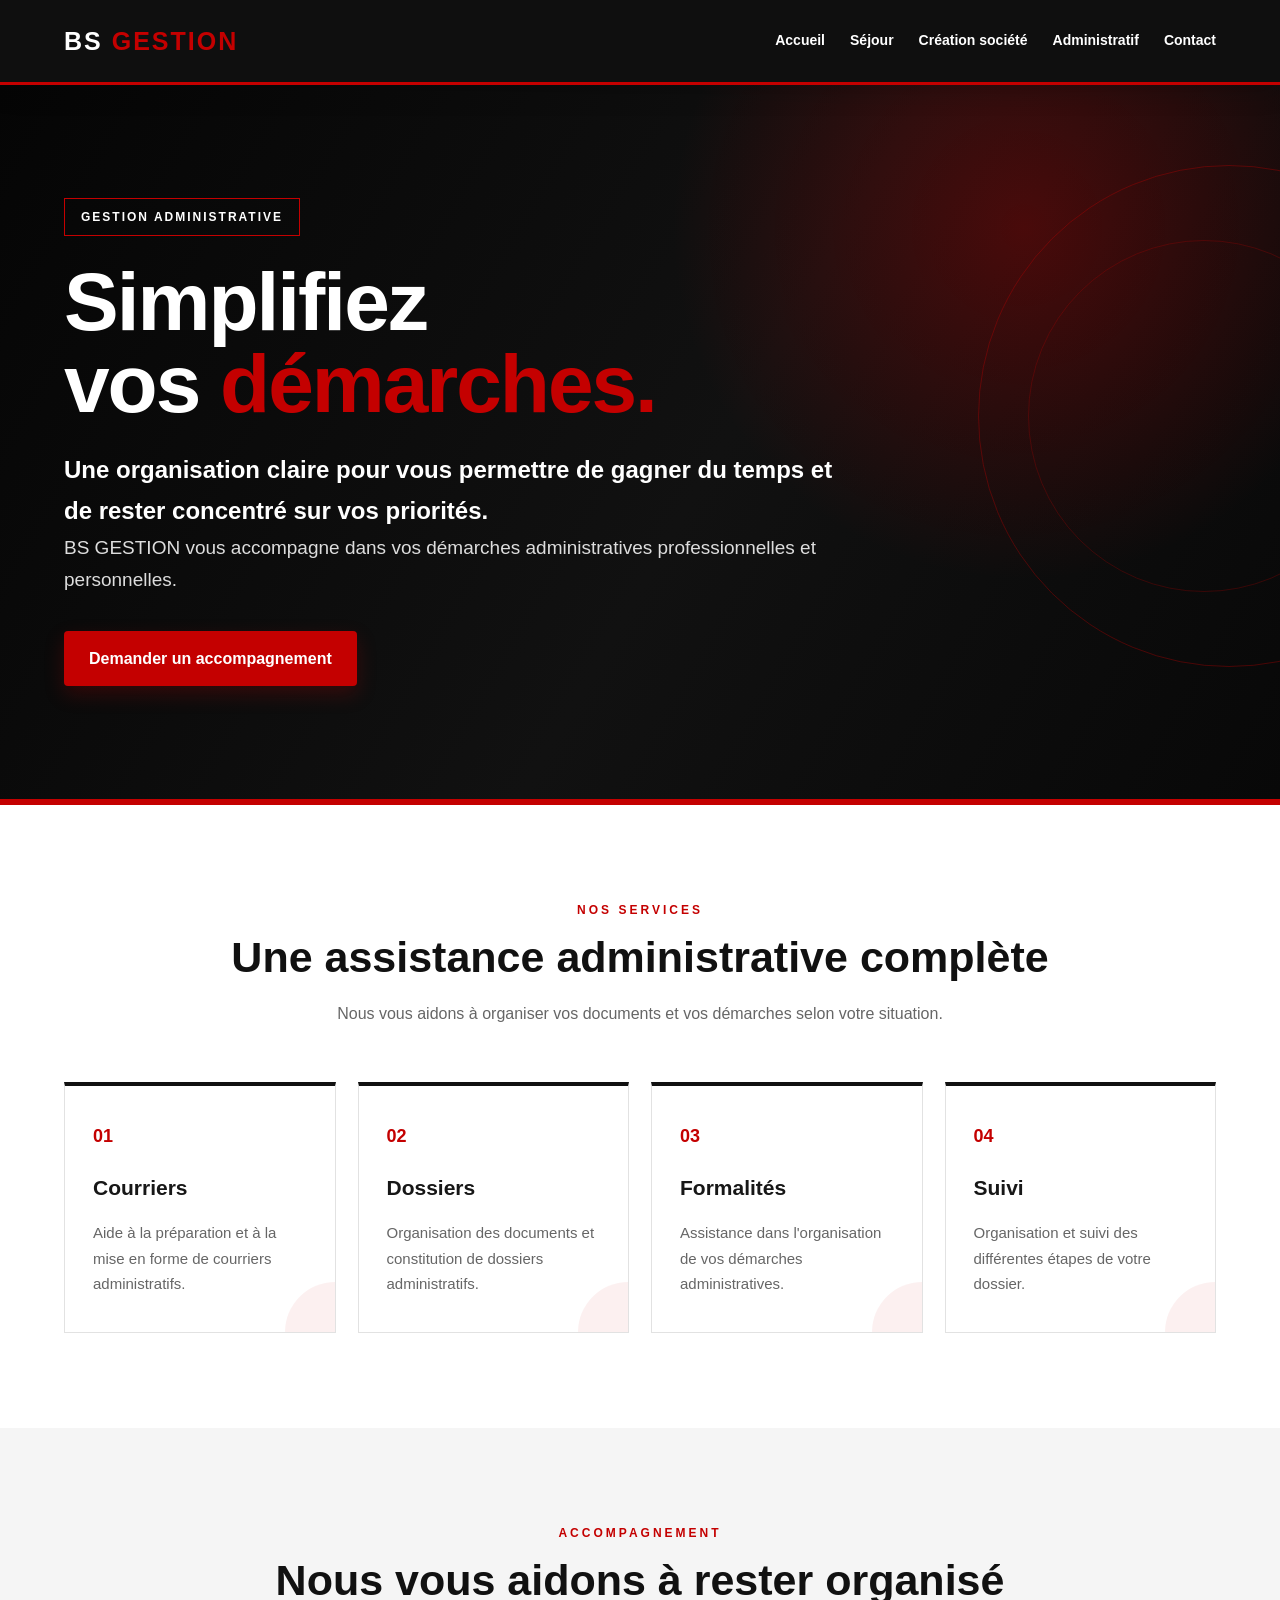
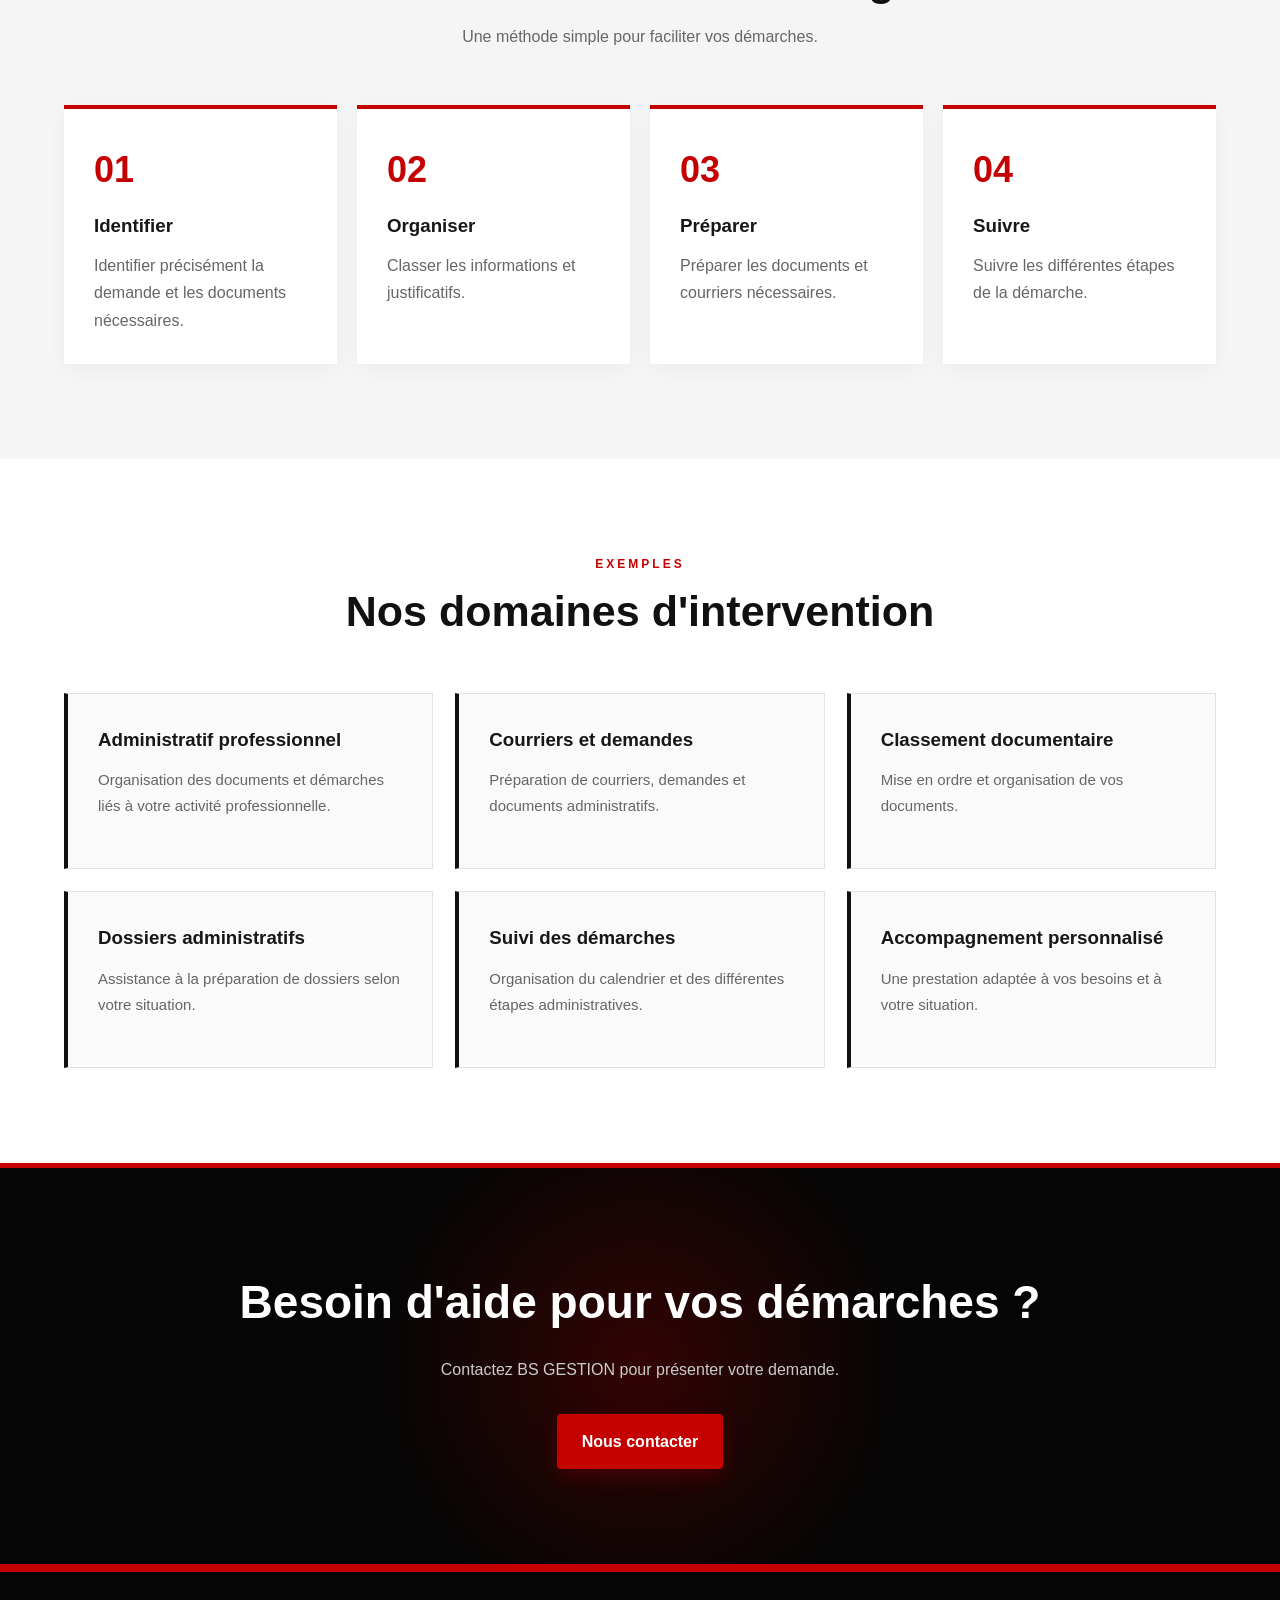
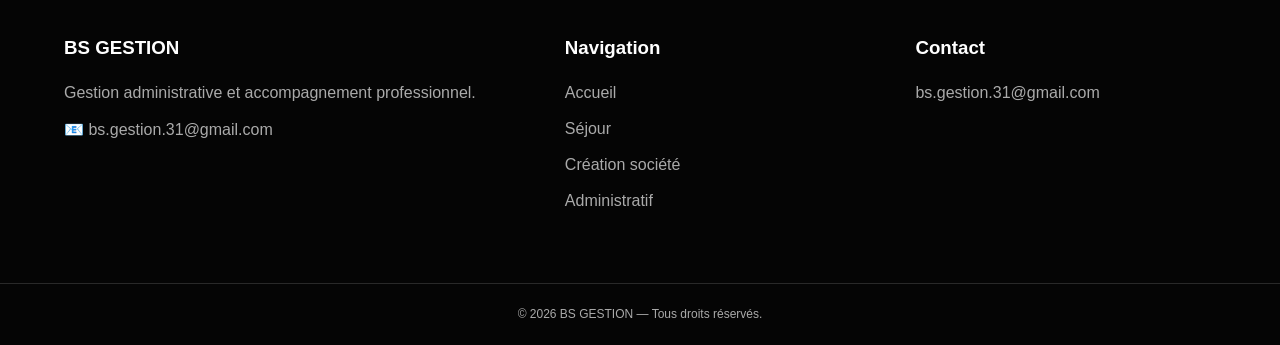
==== commit 4fa1ebe6: "Update administratif.html" ====
--- a/administratif.html
+++ b/administratif.html
@@ -1,31 +1,29 @@
 <!DOCTYPE html>
-
 <html lang="fr">
 <head>
     <meta charset="UTF-8">
     <meta name="viewport" content="width=device-width, initial-scale=1.0">
-    <meta name="description" content="BS GESTION - Assistance et accompagnement dans vos démarches administratives.">
-    <title>Démarches Administratives | BS GESTION</title>
+    <meta name="description" content="BS GESTION - Services de gestion et d'accompagnement administratif pour particuliers et professionnels.">
+    <title>Gestion administrative — BS GESTION</title>
     <link rel="stylesheet" href="style.css">
 </head>
+
 <body>
 
 <header>
     <div class="container navbar">
         <a href="index.html" class="logo">BS <span>GESTION</span></a>
+
+        <nav id="nav">
+            <a href="index.html">Accueil</a>
+            <a href="sejour.html">Séjour</a>
+            <a href="creation-societe.html">Création société</a>
+            <a href="administratif.html">Administratif</a>
+            <a href="contact.html">Contact</a>
+        </nav>
+
         <div class="menu" onclick="toggleMenu()">☰</div>
-
-```
-    <nav id="mainNav">
-        <a href="index.html">Accueil</a>
-        <a href="sejour.html">Séjour</a>
-        <a href="creation-societe.html">Création de société</a>
-        <a href="administratif.html">Administratif</a>
-        <a href="contact.html">Contact</a>
-    </nav>
-</div>
-```
-
+    </div>
 </header>
 
 <main>
@@ -33,191 +31,210 @@
 <section class="hero">
     <div class="container">
         <div class="hero-content">
+
             <div class="badge">GESTION ADMINISTRATIVE</div>
 
-```
-        <h1>Simplifiez vos<br><span>démarches.</span></h1>
-
-        <p>Un accompagnement administratif clair et organisé.</p>
+            <h1>
+                Simplifiez<br>
+                vos <span>démarches.</span>
+            </h1>
+
+            <p>
+                Une organisation claire pour vous permettre de gagner
+                du temps et de rester concentré sur vos priorités.
+            </p>
+
+            <p>
+                BS GESTION vous accompagne dans vos démarches
+                administratives professionnelles et personnelles.
+            </p>
+
+            <div class="buttons">
+                <a href="contact.html" class="btn btn-red">
+                    Demander un accompagnement
+                </a>
+            </div>
+
+        </div>
+    </div>
+</section>
+
+<section class="services">
+    <div class="container">
+
+        <div class="section-title">
+            <div class="section-label">Nos services</div>
+            <h2>Une assistance administrative complète</h2>
+            <p>
+                Nous vous aidons à organiser vos documents et vos
+                démarches selon votre situation.
+            </p>
+        </div>
+
+        <div class="services-grid">
+
+            <div class="card">
+                <div class="card-number">01</div>
+                <h3>Courriers</h3>
+                <p>
+                    Aide à la préparation et à la mise en forme de
+                    courriers administratifs.
+                </p>
+            </div>
+
+            <div class="card">
+                <div class="card-number">02</div>
+                <h3>Dossiers</h3>
+                <p>
+                    Organisation des documents et constitution de dossiers
+                    administratifs.
+                </p>
+            </div>
+
+            <div class="card">
+                <div class="card-number">03</div>
+                <h3>Formalités</h3>
+                <p>
+                    Assistance dans l'organisation de vos démarches
+                    administratives.
+                </p>
+            </div>
+
+            <div class="card">
+                <div class="card-number">04</div>
+                <h3>Suivi</h3>
+                <p>
+                    Organisation et suivi des différentes étapes de
+                    votre dossier.
+                </p>
+            </div>
+
+        </div>
+    </div>
+</section>
+
+<section class="method">
+    <div class="container">
+
+        <div class="section-title">
+            <div class="section-label">Accompagnement</div>
+            <h2>Nous vous aidons à rester organisé</h2>
+            <p>
+                Une méthode simple pour faciliter vos démarches.
+            </p>
+        </div>
+
+        <div class="method-grid">
+
+            <div class="step">
+                <div class="step-number">01</div>
+                <h3>Identifier</h3>
+                <p>
+                    Identifier précisément la demande et les documents
+                    nécessaires.
+                </p>
+            </div>
+
+            <div class="step">
+                <div class="step-number">02</div>
+                <h3>Organiser</h3>
+                <p>
+                    Classer les informations et justificatifs.
+                </p>
+            </div>
+
+            <div class="step">
+                <div class="step-number">03</div>
+                <h3>Préparer</h3>
+                <p>
+                    Préparer les documents et courriers nécessaires.
+                </p>
+            </div>
+
+            <div class="step">
+                <div class="step-number">04</div>
+                <h3>Suivre</h3>
+                <p>
+                    Suivre les différentes étapes de la démarche.
+                </p>
+            </div>
+
+        </div>
+    </div>
+</section>
+
+<section class="documents">
+    <div class="container">
+
+        <div class="section-title">
+            <div class="section-label">Exemples</div>
+            <h2>Nos domaines d'intervention</h2>
+        </div>
+
+        <div class="documents-grid">
+
+            <div class="document">
+                <h3>Administratif professionnel</h3>
+                <p>
+                    Organisation des documents et démarches liés à
+                    votre activité professionnelle.
+                </p>
+            </div>
+
+            <div class="document">
+                <h3>Courriers et demandes</h3>
+                <p>
+                    Préparation de courriers, demandes et documents
+                    administratifs.
+                </p>
+            </div>
+
+            <div class="document">
+                <h3>Classement documentaire</h3>
+                <p>
+                    Mise en ordre et organisation de vos documents.
+                </p>
+            </div>
+
+            <div class="document">
+                <h3>Dossiers administratifs</h3>
+                <p>
+                    Assistance à la préparation de dossiers selon
+                    votre situation.
+                </p>
+            </div>
+
+            <div class="document">
+                <h3>Suivi des démarches</h3>
+                <p>
+                    Organisation du calendrier et des différentes
+                    étapes administratives.
+                </p>
+            </div>
+
+            <div class="document">
+                <h3>Accompagnement personnalisé</h3>
+                <p>
+                    Une prestation adaptée à vos besoins et à votre
+                    situation.
+                </p>
+            </div>
+
+        </div>
+    </div>
+</section>
+
+<section class="cta">
+    <div class="container">
+        <h2>Besoin d'aide pour vos démarches ?</h2>
 
         <p>
-            BS GESTION vous aide à préparer vos dossiers, courriers et
-            démarches administratives avec méthode.
+            Contactez BS GESTION pour présenter votre demande.
         </p>
 
-        <div class="buttons">
-            <a href="contact.html" class="btn btn-red">Présenter ma demande</a>
-            <a href="index.html" class="btn btn-outline">Retour à l'accueil</a>
-        </div>
-    </div>
-</div>
-```
-
-</section>
-
-<section class="services">
-    <div class="container">
-
-```
-    <div class="section-title">
-        <div class="section-label">Nos services</div>
-        <h2>Assistance administrative</h2>
-        <p>
-            Une aide pratique pour organiser vos démarches et vos documents.
-        </p>
-    </div>
-
-    <div class="documents-grid">
-
-        <div class="document">
-            <h3>Courriers administratifs</h3>
-            <p>
-                Aide à la rédaction et à la présentation de courriers
-                administratifs selon votre situation.
-            </p>
-        </div>
-
-        <div class="document">
-            <h3>Constitution de dossiers</h3>
-            <p>
-                Organisation des documents et des pièces nécessaires
-                à votre démarche.
-            </p>
-        </div>
-
-        <div class="document">
-            <h3>Formulaires</h3>
-            <p>
-                Assistance pour comprendre et préparer les informations
-                nécessaires aux formulaires administratifs.
-            </p>
-        </div>
-
-        <div class="document">
-            <h3>Suivi administratif</h3>
-            <p>
-                Organisation du suivi de vos demandes et des différentes
-                étapes de votre dossier.
-            </p>
-        </div>
-
-        <div class="document">
-            <h3>Démarches professionnelles</h3>
-            <p>
-                Assistance administrative pour les entrepreneurs
-                et les entreprises.
-            </p>
-        </div>
-
-        <div class="document">
-            <h3>Accompagnement personnalisé</h3>
-            <p>
-                Une solution adaptée à la nature et à la complexité
-                de votre demande.
-            </p>
-        </div>
-
-    </div>
-</div>
-```
-
-</section>
-
-<section class="about">
-    <div class="container">
-        <div class="about-grid">
-
-```
-        <div>
-            <div class="section-label">Notre engagement</div>
-            <h2>Des démarches mieux organisées.</h2>
-        </div>
-
-        <div>
-            <p>
-                Certaines démarches administratives peuvent être longues
-                et nécessiter de nombreux documents.
-            </p>
-
-            <p>
-                Notre rôle est de vous aider à organiser les informations,
-                préparer les documents et suivre les différentes étapes.
-            </p>
-
-            <div class="checks">
-                <div><span>✓</span> Écoute de votre demande</div>
-                <div><span>✓</span> Analyse des documents</div>
-                <div><span>✓</span> Préparation du dossier</div>
-                <div><span>✓</span> Suivi administratif</div>
-            </div>
-        </div>
-
-    </div>
-</div>
-```
-
-</section>
-
-<section class="method">
-    <div class="container">
-
-```
-    <div class="section-title">
-        <div class="section-label">Notre méthode</div>
-        <h2>Un accompagnement étape par étape</h2>
-    </div>
-
-    <div class="method-grid">
-
-        <div class="step">
-            <div class="step-number">01</div>
-            <h3>Demande</h3>
-            <p>
-                Vous nous présentez votre besoin et votre situation.
-            </p>
-        </div>
-
-        <div class="step">
-            <div class="step-number">02</div>
-            <h3>Analyse</h3>
-            <p>
-                Nous identifions les documents et démarches nécessaires.
-            </p>
-        </div>
-
-        <div class="step">
-            <div class="step-number">03</div>
-            <h3>Préparation</h3>
-            <p>
-                Nous organisons les éléments de votre dossier.
-            </p>
-        </div>
-
-        <div class="step">
-            <div class="step-number">04</div>
-            <h3>Suivi</h3>
-            <p>
-                Vous bénéficiez d'un suivi de votre démarche.
-            </p>
-        </div>
-
-    </div>
-</div>
-```
-
-</section>
-
-<section class="devis">
-    <div class="container">
-        <div class="devis-box">
-            <h2>Une démarche vous pose problème ?</h2>
-            <p>
-                Contactez BS GESTION et présentez-nous votre situation.
-                Nous étudierons votre demande.
-            </p>
-            <div class="no-price">ÉTUDE SUR DEMANDE</div>
-            <a href="contact.html" class="btn btn-red">Nous contacter</a>
-        </div>
+        <a href="contact.html" class="btn btn-red">
+            Nous contacter
+        </a>
     </div>
 </section>
 
@@ -226,42 +243,41 @@
 <footer>
     <div class="container footer-main">
 
-```
-    <div>
-        <h3>BS GESTION</h3>
-        <p>
-            Assistance administrative et accompagnement professionnel.
-        </p>
-        <p>📧 bs.gestion.31@gmail.com</p>
-    </div>
-
-    <div>
-        <h3>Navigation</h3>
-        <a href="index.html">Accueil</a>
-        <a href="sejour.html">Séjour</a>
-        <a href="creation-societe.html">Création de société</a>
-        <a href="administratif.html">Administratif</a>
-        <a href="contact.html">Contact</a>
-    </div>
-
-    <div>
-        <h3>Contact</h3>
-        <a href="mailto:bs.gestion.31@gmail.com">Envoyer un e-mail</a>
-        <a href="contact.html">Demander un devis</a>
-    </div>
-
-</div>
-
-<div class="footer-bottom">
-    © 2026 BS GESTION — Tous droits réservés.
-</div>
-```
-
+        <div>
+            <h3>BS GESTION</h3>
+            <p>
+                Gestion administrative et accompagnement professionnel.
+            </p>
+            <p>
+                📧 bs.gestion.31@gmail.com
+            </p>
+        </div>
+
+        <div>
+            <h3>Navigation</h3>
+            <a href="index.html">Accueil</a>
+            <a href="sejour.html">Séjour</a>
+            <a href="creation-societe.html">Création société</a>
+            <a href="administratif.html">Administratif</a>
+        </div>
+
+        <div>
+            <h3>Contact</h3>
+            <a href="mailto:bs.gestion.31@gmail.com">
+                bs.gestion.31@gmail.com
+            </a>
+        </div>
+
+    </div>
+
+    <div class="footer-bottom">
+        © 2026 BS GESTION — Tous droits réservés.
+    </div>
 </footer>
 
 <script>
 function toggleMenu() {
-    document.getElementById("mainNav").classList.toggle("active");
+    document.getElementById("nav").classList.toggle("active");
 }
 </script>
 
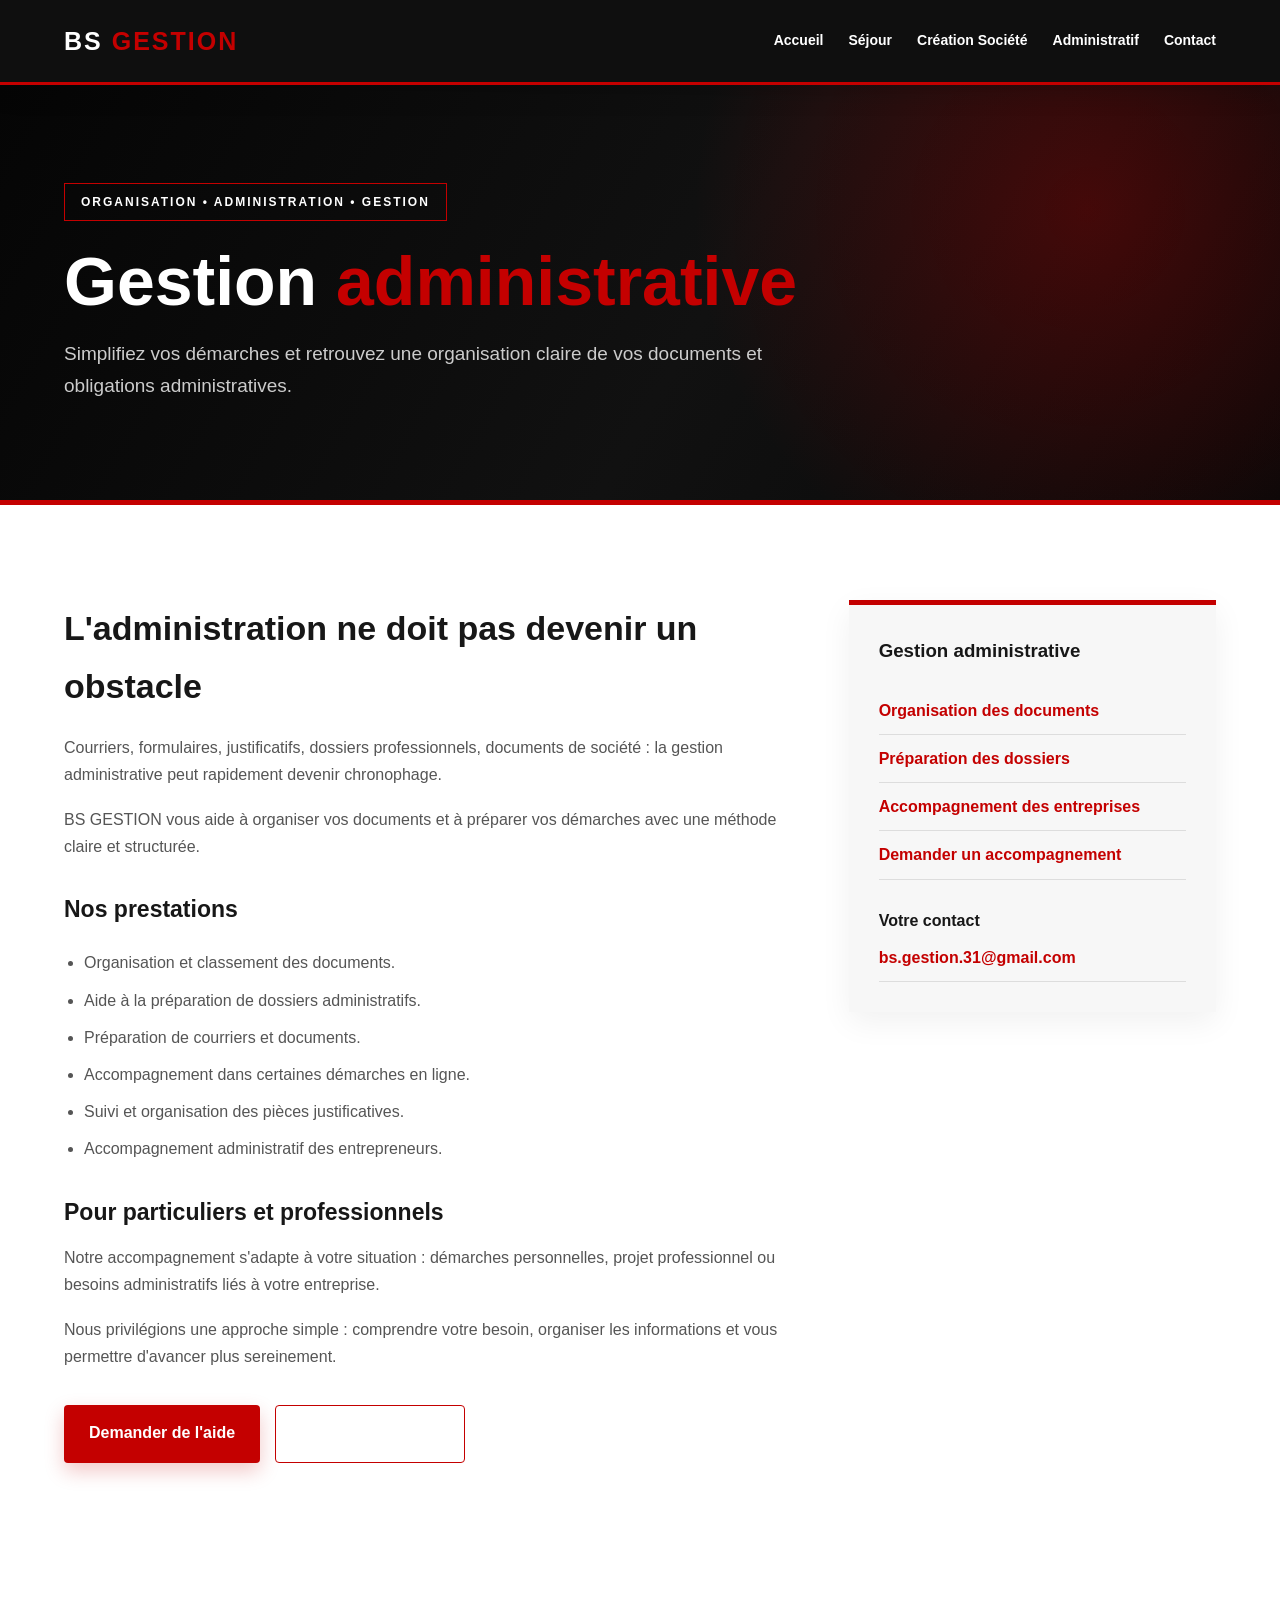
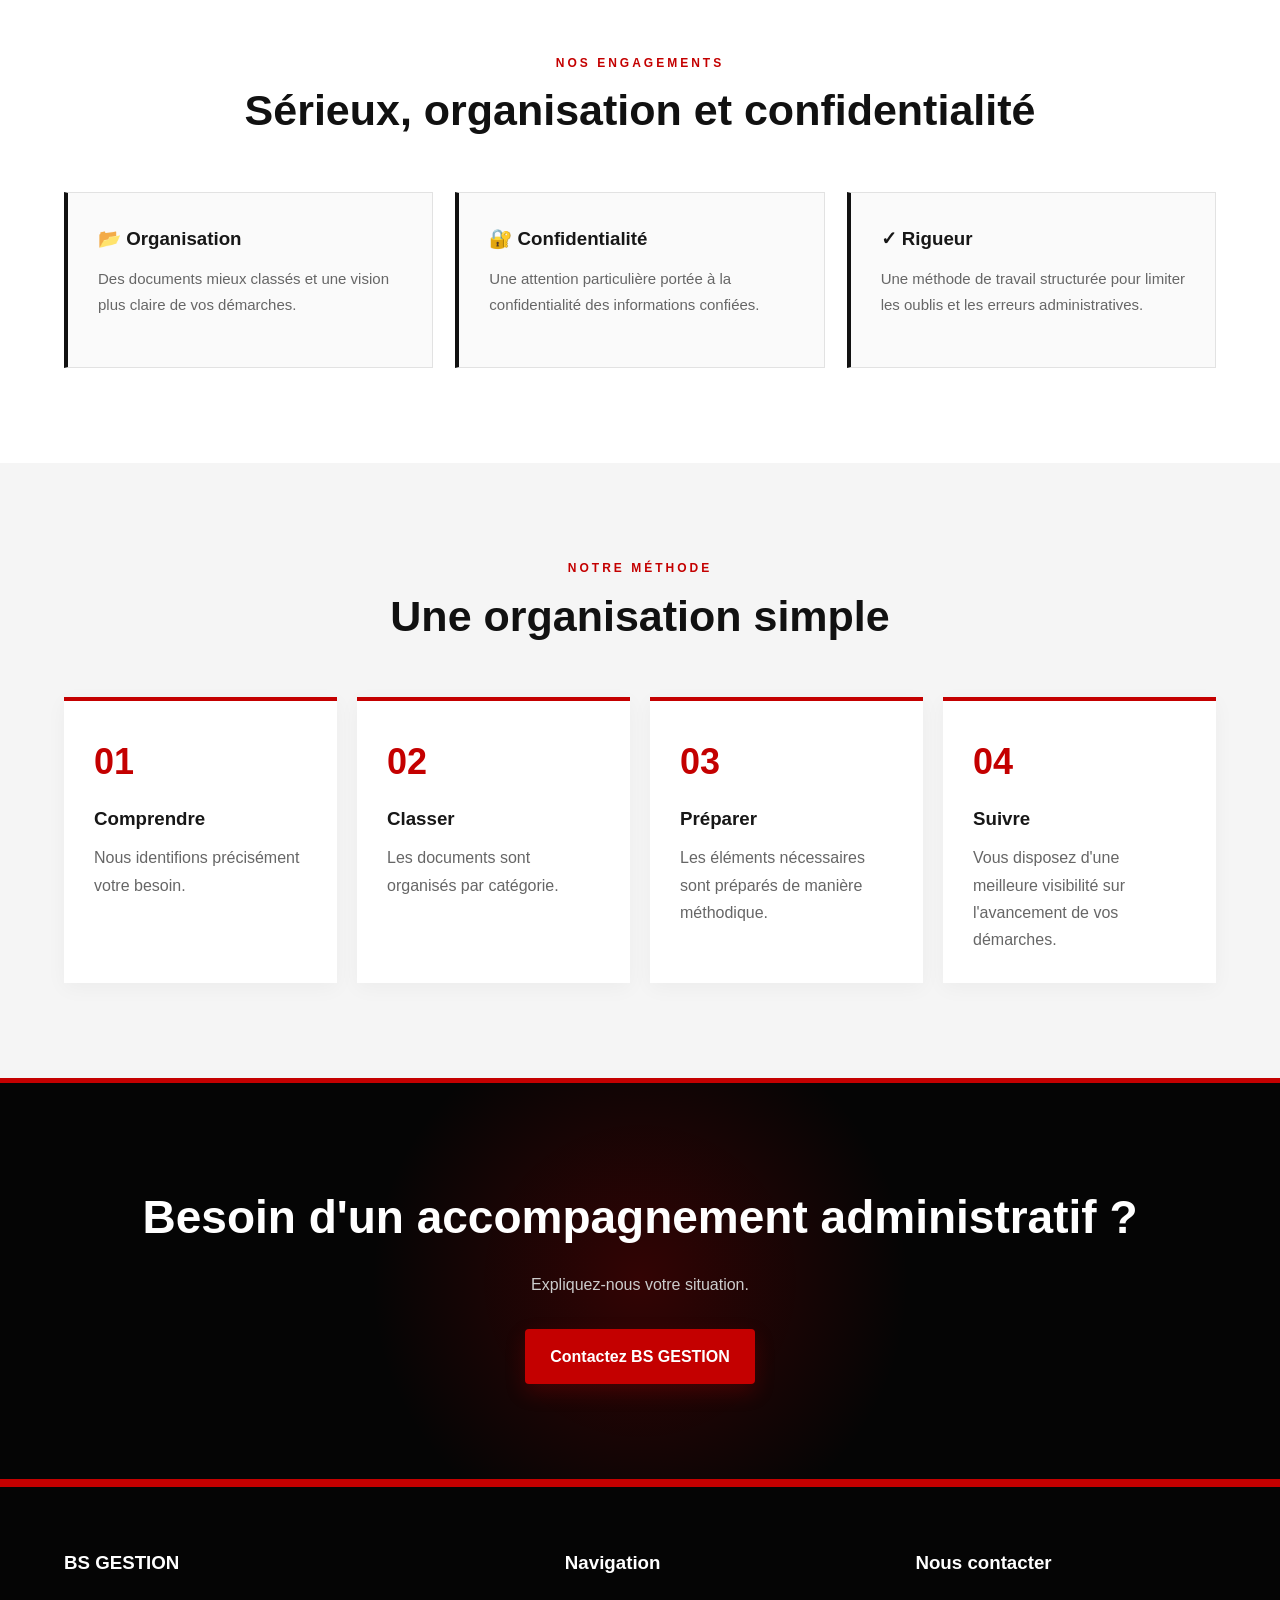
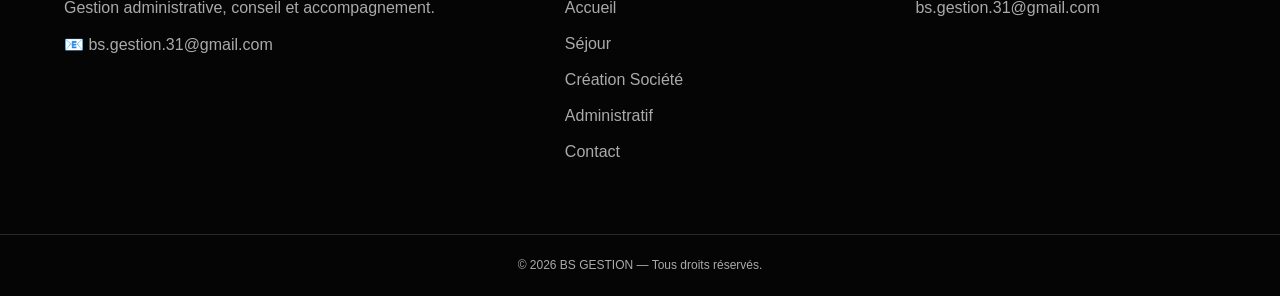
==== commit 714b41ef: "Update administratif.html" ====
--- a/administratif.html
+++ b/administratif.html
@@ -1,284 +1,444 @@
 <!DOCTYPE html>
 <html lang="fr">
 <head>
+
     <meta charset="UTF-8">
-    <meta name="viewport" content="width=device-width, initial-scale=1.0">
-    <meta name="description" content="BS GESTION - Services de gestion et d'accompagnement administratif pour particuliers et professionnels.">
-    <title>Gestion administrative — BS GESTION</title>
+
+    <meta name="viewport"
+          content="width=device-width, initial-scale=1.0">
+
+    <title>BS GESTION — Gestion administrative</title>
+
+    <meta name="description"
+          content="BS GESTION accompagne particuliers et entreprises dans l'organisation et la préparation de leurs démarches administratives.">
+
     <link rel="stylesheet" href="style.css">
+
 </head>
 
 <body>
 
 <header>
+
     <div class="container navbar">
-        <a href="index.html" class="logo">BS <span>GESTION</span></a>
-
-        <nav id="nav">
+
+        <a href="index.html" class="logo">
+            BS <span>GESTION</span>
+        </a>
+
+        <div class="menu" onclick="toggleMenu()">☰</div>
+
+        <nav id="mainNav">
+
             <a href="index.html">Accueil</a>
             <a href="sejour.html">Séjour</a>
-            <a href="creation-societe.html">Création société</a>
+            <a href="creation-societe.html">Création Société</a>
             <a href="administratif.html">Administratif</a>
             <a href="contact.html">Contact</a>
+
         </nav>
 
-        <div class="menu" onclick="toggleMenu()">☰</div>
-    </div>
+    </div>
+
 </header>
 
+
 <main>
 
-<section class="hero">
+<section class="page-hero">
+
     <div class="container">
-        <div class="hero-content">
-
-            <div class="badge">GESTION ADMINISTRATIVE</div>
+
+        <div class="page-hero-content">
+
+            <div class="badge">
+                ORGANISATION • ADMINISTRATION • GESTION
+            </div>
 
             <h1>
-                Simplifiez<br>
-                vos <span>démarches.</span>
+                Gestion <span>administrative</span>
             </h1>
 
             <p>
-                Une organisation claire pour vous permettre de gagner
-                du temps et de rester concentré sur vos priorités.
-            </p>
-
-            <p>
-                BS GESTION vous accompagne dans vos démarches
-                administratives professionnelles et personnelles.
-            </p>
+                Simplifiez vos démarches et retrouvez une organisation
+                claire de vos documents et obligations administratives.
+            </p>
+
+        </div>
+
+    </div>
+
+</section>
+
+
+<section class="content-section">
+
+    <div class="container content-grid">
+
+        <div class="content-main">
+
+            <h2>
+                L'administration ne doit pas devenir un obstacle
+            </h2>
+
+            <p>
+                Courriers, formulaires, justificatifs, dossiers professionnels,
+                documents de société : la gestion administrative peut rapidement
+                devenir chronophage.
+            </p>
+
+            <p>
+                BS GESTION vous aide à organiser vos documents et à préparer
+                vos démarches avec une méthode claire et structurée.
+            </p>
+
+
+            <h3>
+                Nos prestations
+            </h3>
+
+            <ul>
+
+                <li>
+                    Organisation et classement des documents.
+                </li>
+
+                <li>
+                    Aide à la préparation de dossiers administratifs.
+                </li>
+
+                <li>
+                    Préparation de courriers et documents.
+                </li>
+
+                <li>
+                    Accompagnement dans certaines démarches en ligne.
+                </li>
+
+                <li>
+                    Suivi et organisation des pièces justificatives.
+                </li>
+
+                <li>
+                    Accompagnement administratif des entrepreneurs.
+                </li>
+
+            </ul>
+
+
+            <h3>
+                Pour particuliers et professionnels
+            </h3>
+
+            <p>
+                Notre accompagnement s'adapte à votre situation :
+                démarches personnelles, projet professionnel ou besoins
+                administratifs liés à votre entreprise.
+            </p>
+
+            <p>
+                Nous privilégions une approche simple : comprendre votre besoin,
+                organiser les informations et vous permettre d'avancer plus sereinement.
+            </p>
+
 
             <div class="buttons">
+
                 <a href="contact.html" class="btn btn-red">
-                    Demander un accompagnement
+                    Demander de l'aide
                 </a>
-            </div>
-
-        </div>
-    </div>
+
+                <a href="mailto:bs.gestion.31@gmail.com"
+                   class="btn btn-outline">
+                    Envoyer un e-mail
+                </a>
+
+            </div>
+
+        </div>
+
+
+        <aside class="sidebar">
+
+            <h3>
+                Gestion administrative
+            </h3>
+
+            <a href="#organisation">
+                Organisation des documents
+            </a>
+
+            <a href="#dossiers">
+                Préparation des dossiers
+            </a>
+
+            <a href="#entreprises">
+                Accompagnement des entreprises
+            </a>
+
+            <a href="contact.html">
+                Demander un accompagnement
+            </a>
+
+            <br>
+
+            <p>
+                <strong>Votre contact</strong>
+            </p>
+
+            <a href="mailto:bs.gestion.31@gmail.com">
+                bs.gestion.31@gmail.com
+            </a>
+
+        </aside>
+
+    </div>
+
 </section>
 
-<section class="services">
+
+<section class="documents">
+
     <div class="container">
 
         <div class="section-title">
-            <div class="section-label">Nos services</div>
-            <h2>Une assistance administrative complète</h2>
-            <p>
-                Nous vous aidons à organiser vos documents et vos
-                démarches selon votre situation.
-            </p>
-        </div>
-
-        <div class="services-grid">
-
-            <div class="card">
-                <div class="card-number">01</div>
-                <h3>Courriers</h3>
-                <p>
-                    Aide à la préparation et à la mise en forme de
-                    courriers administratifs.
-                </p>
-            </div>
-
-            <div class="card">
-                <div class="card-number">02</div>
-                <h3>Dossiers</h3>
-                <p>
-                    Organisation des documents et constitution de dossiers
-                    administratifs.
-                </p>
-            </div>
-
-            <div class="card">
-                <div class="card-number">03</div>
-                <h3>Formalités</h3>
-                <p>
-                    Assistance dans l'organisation de vos démarches
-                    administratives.
-                </p>
-            </div>
-
-            <div class="card">
-                <div class="card-number">04</div>
-                <h3>Suivi</h3>
-                <p>
-                    Organisation et suivi des différentes étapes de
-                    votre dossier.
-                </p>
-            </div>
-
-        </div>
-    </div>
+
+            <div class="section-label">
+                NOS ENGAGEMENTS
+            </div>
+
+            <h2>
+                Sérieux, organisation et confidentialité
+            </h2>
+
+        </div>
+
+
+        <div class="documents-grid">
+
+            <div class="document">
+
+                <h3>
+                    📂 Organisation
+                </h3>
+
+                <p>
+                    Des documents mieux classés et une vision
+                    plus claire de vos démarches.
+                </p>
+
+            </div>
+
+
+            <div class="document">
+
+                <h3>
+                    🔐 Confidentialité
+                </h3>
+
+                <p>
+                    Une attention particulière portée à la confidentialité
+                    des informations confiées.
+                </p>
+
+            </div>
+
+
+            <div class="document">
+
+                <h3>
+                    ✓ Rigueur
+                </h3>
+
+                <p>
+                    Une méthode de travail structurée pour limiter
+                    les oublis et les erreurs administratives.
+                </p>
+
+            </div>
+
+        </div>
+
+    </div>
+
 </section>
 
+
 <section class="method">
+
     <div class="container">
 
         <div class="section-title">
-            <div class="section-label">Accompagnement</div>
-            <h2>Nous vous aidons à rester organisé</h2>
-            <p>
-                Une méthode simple pour faciliter vos démarches.
-            </p>
-        </div>
+
+            <div class="section-label">
+                NOTRE MÉTHODE
+            </div>
+
+            <h2>
+                Une organisation simple
+            </h2>
+
+        </div>
+
 
         <div class="method-grid">
 
             <div class="step">
+
                 <div class="step-number">01</div>
-                <h3>Identifier</h3>
-                <p>
-                    Identifier précisément la demande et les documents
-                    nécessaires.
-                </p>
-            </div>
+
+                <h3>
+                    Comprendre
+                </h3>
+
+                <p>
+                    Nous identifions précisément votre besoin.
+                </p>
+
+            </div>
+
 
             <div class="step">
+
                 <div class="step-number">02</div>
-                <h3>Organiser</h3>
-                <p>
-                    Classer les informations et justificatifs.
-                </p>
-            </div>
+
+                <h3>
+                    Classer
+                </h3>
+
+                <p>
+                    Les documents sont organisés par catégorie.
+                </p>
+
+            </div>
+
 
             <div class="step">
+
                 <div class="step-number">03</div>
-                <h3>Préparer</h3>
-                <p>
-                    Préparer les documents et courriers nécessaires.
-                </p>
-            </div>
+
+                <h3>
+                    Préparer
+                </h3>
+
+                <p>
+                    Les éléments nécessaires sont préparés
+                    de manière méthodique.
+                </p>
+
+            </div>
+
 
             <div class="step">
+
                 <div class="step-number">04</div>
-                <h3>Suivre</h3>
-                <p>
-                    Suivre les différentes étapes de la démarche.
-                </p>
-            </div>
-
-        </div>
-    </div>
+
+                <h3>
+                    Suivre
+                </h3>
+
+                <p>
+                    Vous disposez d'une meilleure visibilité
+                    sur l'avancement de vos démarches.
+                </p>
+
+            </div>
+
+        </div>
+
+    </div>
+
 </section>
 
-<section class="documents">
+
+<section class="cta">
+
     <div class="container">
 
-        <div class="section-title">
-            <div class="section-label">Exemples</div>
-            <h2>Nos domaines d'intervention</h2>
-        </div>
-
-        <div class="documents-grid">
-
-            <div class="document">
-                <h3>Administratif professionnel</h3>
-                <p>
-                    Organisation des documents et démarches liés à
-                    votre activité professionnelle.
-                </p>
-            </div>
-
-            <div class="document">
-                <h3>Courriers et demandes</h3>
-                <p>
-                    Préparation de courriers, demandes et documents
-                    administratifs.
-                </p>
-            </div>
-
-            <div class="document">
-                <h3>Classement documentaire</h3>
-                <p>
-                    Mise en ordre et organisation de vos documents.
-                </p>
-            </div>
-
-            <div class="document">
-                <h3>Dossiers administratifs</h3>
-                <p>
-                    Assistance à la préparation de dossiers selon
-                    votre situation.
-                </p>
-            </div>
-
-            <div class="document">
-                <h3>Suivi des démarches</h3>
-                <p>
-                    Organisation du calendrier et des différentes
-                    étapes administratives.
-                </p>
-            </div>
-
-            <div class="document">
-                <h3>Accompagnement personnalisé</h3>
-                <p>
-                    Une prestation adaptée à vos besoins et à votre
-                    situation.
-                </p>
-            </div>
-
-        </div>
-    </div>
+        <h2>
+            Besoin d'un accompagnement administratif ?
+        </h2>
+
+        <p>
+            Expliquez-nous votre situation.
+        </p>
+
+        <a href="contact.html" class="btn btn-red">
+            Contactez BS GESTION
+        </a>
+
+    </div>
+
 </section>
 
-<section class="cta">
-    <div class="container">
-        <h2>Besoin d'aide pour vos démarches ?</h2>
-
-        <p>
-            Contactez BS GESTION pour présenter votre demande.
-        </p>
-
-        <a href="contact.html" class="btn btn-red">
-            Nous contacter
-        </a>
-    </div>
-</section>
-
 </main>
 
+
 <footer>
+
     <div class="container footer-main">
 
         <div>
+
             <h3>BS GESTION</h3>
-            <p>
-                Gestion administrative et accompagnement professionnel.
-            </p>
+
+            <p>
+                Gestion administrative,
+                conseil et accompagnement.
+            </p>
+
             <p>
                 📧 bs.gestion.31@gmail.com
             </p>
-        </div>
+
+        </div>
+
 
         <div>
+
             <h3>Navigation</h3>
+
             <a href="index.html">Accueil</a>
             <a href="sejour.html">Séjour</a>
-            <a href="creation-societe.html">Création société</a>
+            <a href="creation-societe.html">Création Société</a>
             <a href="administratif.html">Administratif</a>
-        </div>
+            <a href="contact.html">Contact</a>
+
+        </div>
+
 
         <div>
-            <h3>Contact</h3>
+
+            <h3>Nous contacter</h3>
+
             <a href="mailto:bs.gestion.31@gmail.com">
                 bs.gestion.31@gmail.com
             </a>
-        </div>
-
-    </div>
+
+        </div>
+
+    </div>
+
 
     <div class="footer-bottom">
+
         © 2026 BS GESTION — Tous droits réservés.
-    </div>
+
+    </div>
+
 </footer>
 
+
 <script>
+
 function toggleMenu() {
-    document.getElementById("nav").classList.toggle("active");
+
+    document
+        .getElementById("mainNav")
+        .classList.toggle("active");
+
 }
+
 </script>
 
 </body>
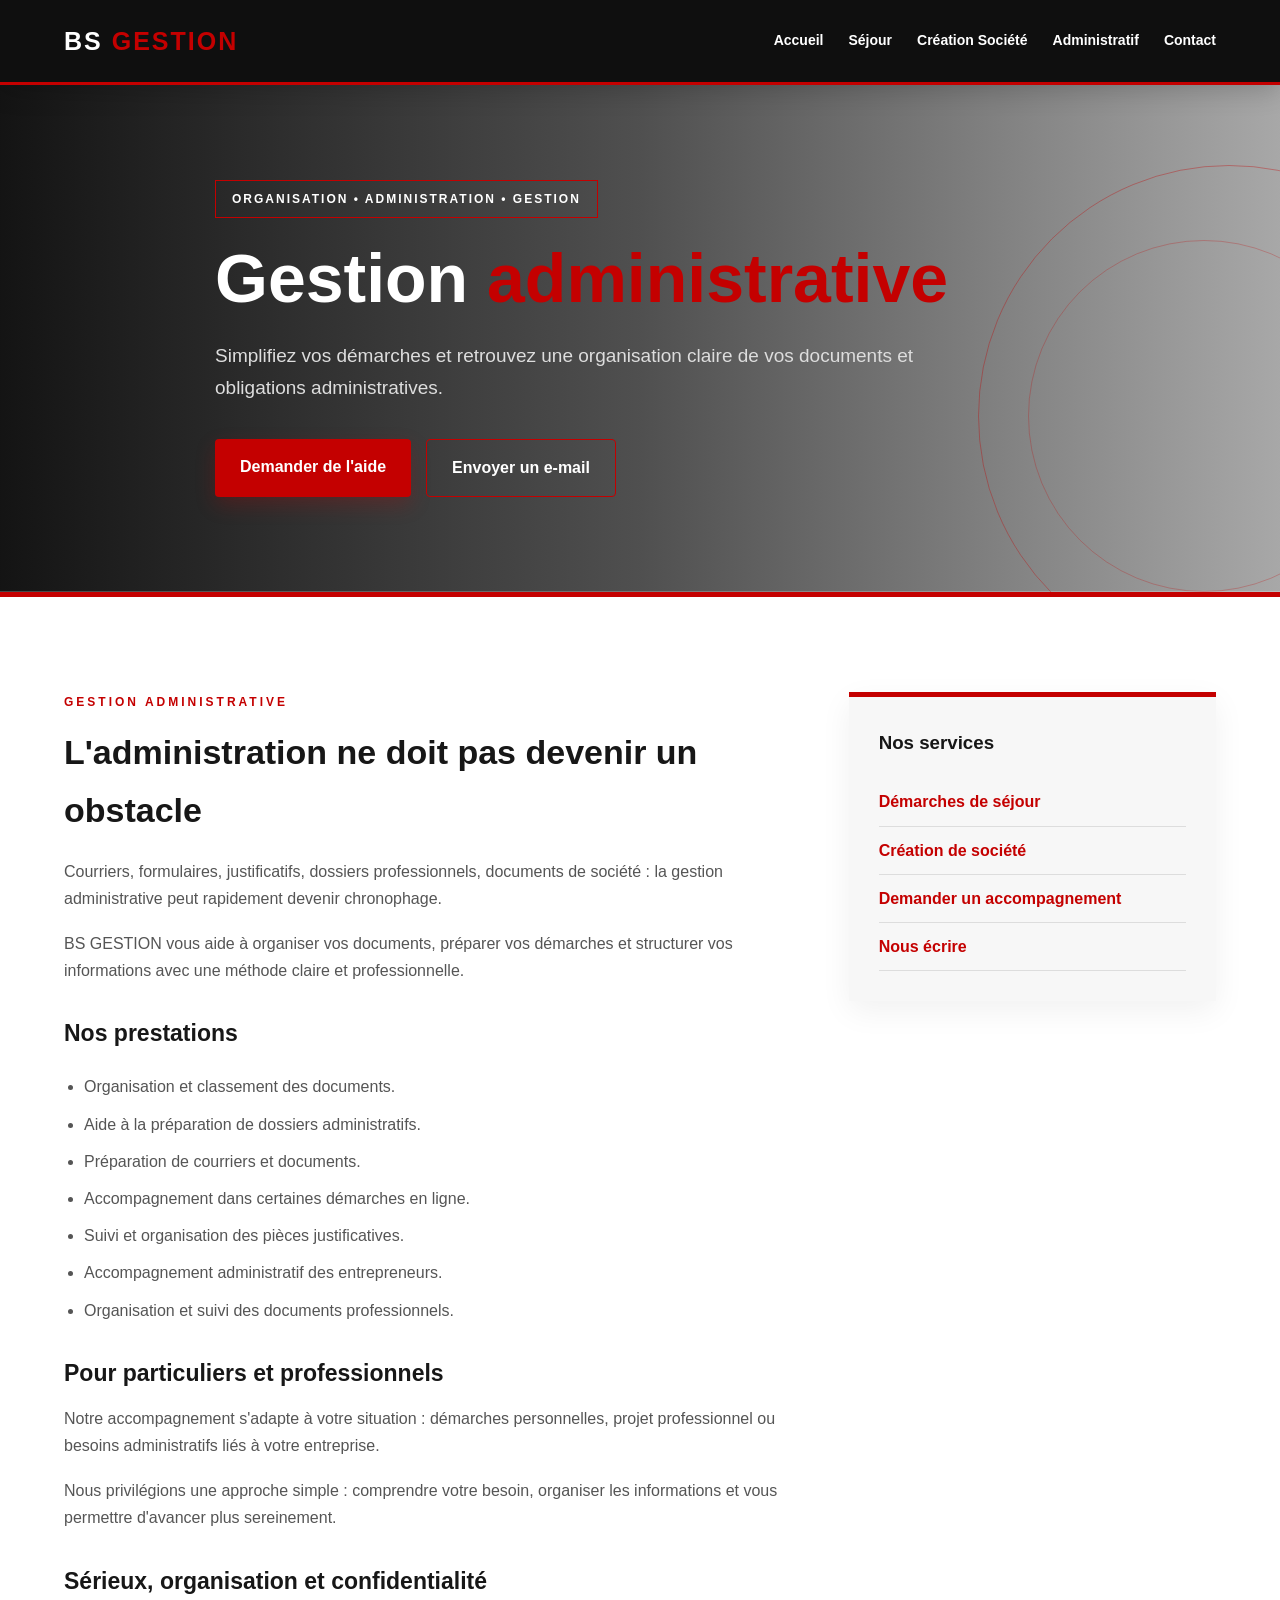
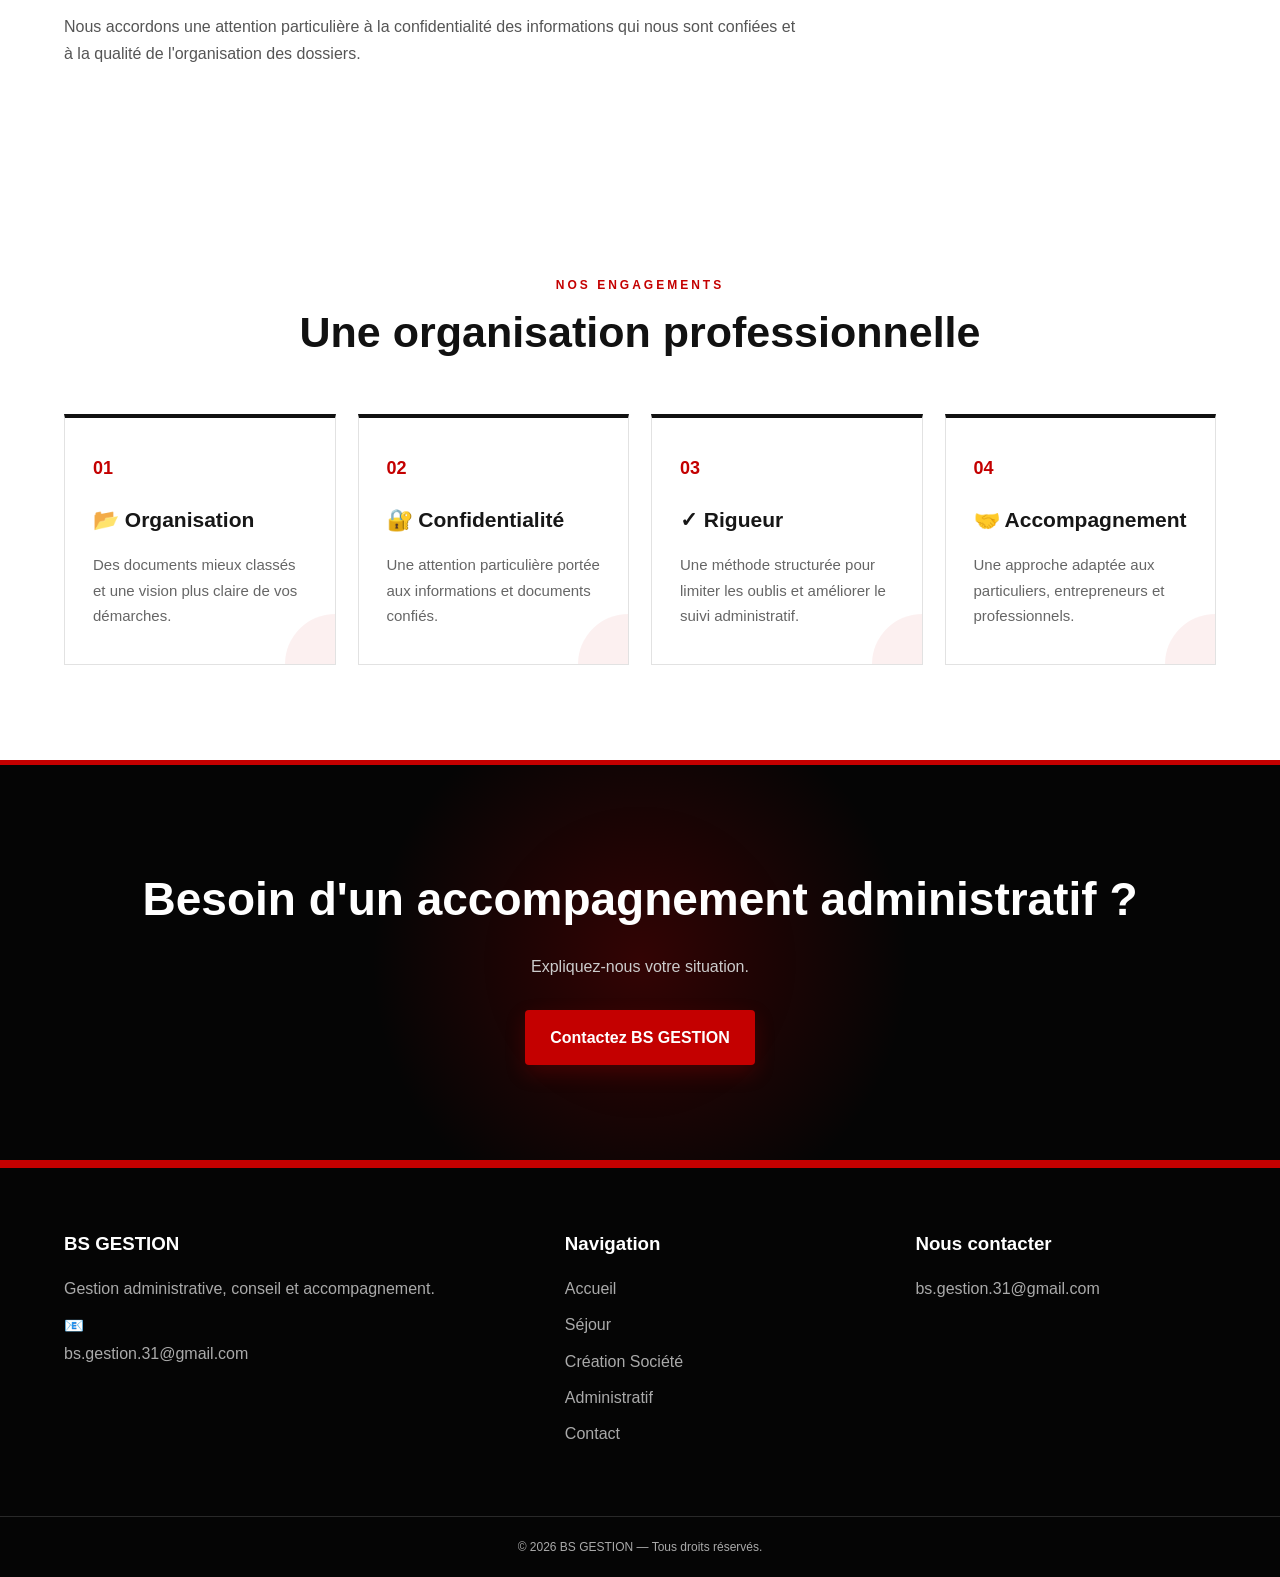
==== commit 1bccf867: "Update administratif.html" ====
--- a/administratif.html
+++ b/administratif.html
@@ -1,25 +1,20 @@
 <!DOCTYPE html>
 <html lang="fr">
 <head>
-
     <meta charset="UTF-8">
-
-    <meta name="viewport"
-          content="width=device-width, initial-scale=1.0">
-
-    <title>BS GESTION — Gestion administrative</title>
+    <meta name="viewport" content="width=device-width, initial-scale=1.0">
+
+    <title>Gestion administrative | BS GESTION</title>
 
     <meta name="description"
-          content="BS GESTION accompagne particuliers et entreprises dans l'organisation et la préparation de leurs démarches administratives.">
+          content="BS GESTION propose des services d'organisation administrative, préparation de dossiers, documents, courriers et accompagnement des entreprises.">
 
     <link rel="stylesheet" href="style.css">
-
 </head>
 
 <body>
 
 <header>
-
     <div class="container navbar">
 
         <a href="index.html" class="logo">
@@ -29,102 +24,91 @@
         <div class="menu" onclick="toggleMenu()">☰</div>
 
         <nav id="mainNav">
-
             <a href="index.html">Accueil</a>
             <a href="sejour.html">Séjour</a>
             <a href="creation-societe.html">Création Société</a>
             <a href="administratif.html">Administratif</a>
             <a href="contact.html">Contact</a>
-
         </nav>
 
     </div>
-
 </header>
 
-
 <main>
 
-<section class="page-hero">
-
-    <div class="container">
-
-        <div class="page-hero-content">
-
-            <div class="badge">
-                ORGANISATION • ADMINISTRATION • GESTION
+<section class="page-hero photo-administratif">
+
+    <div class="container page-hero-content">
+
+        <div class="badge">
+            ORGANISATION • ADMINISTRATION • GESTION
+        </div>
+
+        <h1>
+            Gestion <span>administrative</span>
+        </h1>
+
+        <p>
+            Simplifiez vos démarches et retrouvez une organisation
+            claire de vos documents et obligations administratives.
+        </p>
+
+        <div class="buttons">
+
+            <a href="contact.html" class="btn btn-red">
+                Demander de l'aide
+            </a>
+
+            <a href="mailto:bs.gestion.31@gmail.com"
+               class="btn btn-outline">
+                Envoyer un e-mail
+            </a>
+
+        </div>
+
+    </div>
+
+</section>
+
+<section class="content-section">
+
+    <div class="container content-grid">
+
+        <div class="content-main">
+
+            <div class="section-label">
+                GESTION ADMINISTRATIVE
             </div>
-
-            <h1>
-                Gestion <span>administrative</span>
-            </h1>
-
-            <p>
-                Simplifiez vos démarches et retrouvez une organisation
-                claire de vos documents et obligations administratives.
-            </p>
-
-        </div>
-
-    </div>
-
-</section>
-
-
-<section class="content-section">
-
-    <div class="container content-grid">
-
-        <div class="content-main">
 
             <h2>
                 L'administration ne doit pas devenir un obstacle
             </h2>
 
             <p>
-                Courriers, formulaires, justificatifs, dossiers professionnels,
-                documents de société : la gestion administrative peut rapidement
-                devenir chronophage.
-            </p>
-
-            <p>
-                BS GESTION vous aide à organiser vos documents et à préparer
-                vos démarches avec une méthode claire et structurée.
-            </p>
-
+                Courriers, formulaires, justificatifs, dossiers
+                professionnels, documents de société : la gestion
+                administrative peut rapidement devenir chronophage.
+            </p>
+
+            <p>
+                BS GESTION vous aide à organiser vos documents,
+                préparer vos démarches et structurer vos informations
+                avec une méthode claire et professionnelle.
+            </p>
 
             <h3>
                 Nos prestations
             </h3>
 
             <ul>
-
-                <li>
-                    Organisation et classement des documents.
-                </li>
-
-                <li>
-                    Aide à la préparation de dossiers administratifs.
-                </li>
-
-                <li>
-                    Préparation de courriers et documents.
-                </li>
-
-                <li>
-                    Accompagnement dans certaines démarches en ligne.
-                </li>
-
-                <li>
-                    Suivi et organisation des pièces justificatives.
-                </li>
-
-                <li>
-                    Accompagnement administratif des entrepreneurs.
-                </li>
-
+                <li>Organisation et classement des documents.</li>
+                <li>Aide à la préparation de dossiers administratifs.</li>
+                <li>Préparation de courriers et documents.</li>
+                <li>Accompagnement dans certaines démarches en ligne.</li>
+                <li>Suivi et organisation des pièces justificatives.</li>
+                <li>Accompagnement administratif des entrepreneurs.</li>
+                <li>Organisation et suivi des documents professionnels.</li>
             </ul>
-
 
             <h3>
                 Pour particuliers et professionnels
@@ -137,57 +121,43 @@
             </p>
 
             <p>
-                Nous privilégions une approche simple : comprendre votre besoin,
-                organiser les informations et vous permettre d'avancer plus sereinement.
-            </p>
-
-
-            <div class="buttons">
-
-                <a href="contact.html" class="btn btn-red">
-                    Demander de l'aide
-                </a>
-
-                <a href="mailto:bs.gestion.31@gmail.com"
-                   class="btn btn-outline">
-                    Envoyer un e-mail
-                </a>
-
-            </div>
-
-        </div>
-
+                Nous privilégions une approche simple : comprendre
+                votre besoin, organiser les informations et vous permettre
+                d'avancer plus sereinement.
+            </p>
+
+            <h3>
+                Sérieux, organisation et confidentialité
+            </h3>
+
+            <p>
+                Nous accordons une attention particulière à la
+                confidentialité des informations qui nous sont confiées
+                et à la qualité de l'organisation des dossiers.
+            </p>
+
+        </div>
 
         <aside class="sidebar">
 
             <h3>
-                Gestion administrative
+                Nos services
             </h3>
 
-            <a href="#organisation">
-                Organisation des documents
-            </a>
-
-            <a href="#dossiers">
-                Préparation des dossiers
-            </a>
-
-            <a href="#entreprises">
-                Accompagnement des entreprises
+            <a href="sejour.html">
+                Démarches de séjour
+            </a>
+
+            <a href="creation-societe.html">
+                Création de société
             </a>
 
             <a href="contact.html">
                 Demander un accompagnement
             </a>
 
-            <br>
-
-            <p>
-                <strong>Votre contact</strong>
-            </p>
-
             <a href="mailto:bs.gestion.31@gmail.com">
-                bs.gestion.31@gmail.com
+                Nous écrire
             </a>
 
         </aside>
@@ -196,8 +166,7 @@
 
 </section>
 
-
-<section class="documents">
+<section class="services">
 
     <div class="container">
 
@@ -208,148 +177,70 @@
             </div>
 
             <h2>
-                Sérieux, organisation et confidentialité
+                Une organisation professionnelle
             </h2>
 
         </div>
 
-
-        <div class="documents-grid">
-
-            <div class="document">
-
-                <h3>
-                    📂 Organisation
-                </h3>
+        <div class="services-grid">
+
+            <article class="card">
+
+                <div class="card-number">01</div>
+
+                <h3>📂 Organisation</h3>
 
                 <p>
                     Des documents mieux classés et une vision
                     plus claire de vos démarches.
                 </p>
 
-            </div>
-
-
-            <div class="document">
-
-                <h3>
-                    🔐 Confidentialité
-                </h3>
+            </article>
+
+            <article class="card">
+
+                <div class="card-number">02</div>
+
+                <h3>🔐 Confidentialité</h3>
 
                 <p>
-                    Une attention particulière portée à la confidentialité
-                    des informations confiées.
+                    Une attention particulière portée aux informations
+                    et documents confiés.
                 </p>
 
-            </div>
-
-
-            <div class="document">
-
-                <h3>
-                    ✓ Rigueur
-                </h3>
+            </article>
+
+            <article class="card">
+
+                <div class="card-number">03</div>
+
+                <h3>✓ Rigueur</h3>
 
                 <p>
-                    Une méthode de travail structurée pour limiter
-                    les oublis et les erreurs administratives.
+                    Une méthode structurée pour limiter les oublis
+                    et améliorer le suivi administratif.
                 </p>
 
-            </div>
+            </article>
+
+            <article class="card">
+
+                <div class="card-number">04</div>
+
+                <h3>🤝 Accompagnement</h3>
+
+                <p>
+                    Une approche adaptée aux particuliers,
+                    entrepreneurs et professionnels.
+                </p>
+
+            </article>
 
         </div>
 
     </div>
 
 </section>
-
-
-<section class="method">
-
-    <div class="container">
-
-        <div class="section-title">
-
-            <div class="section-label">
-                NOTRE MÉTHODE
-            </div>
-
-            <h2>
-                Une organisation simple
-            </h2>
-
-        </div>
-
-
-        <div class="method-grid">
-
-            <div class="step">
-
-                <div class="step-number">01</div>
-
-                <h3>
-                    Comprendre
-                </h3>
-
-                <p>
-                    Nous identifions précisément votre besoin.
-                </p>
-
-            </div>
-
-
-            <div class="step">
-
-                <div class="step-number">02</div>
-
-                <h3>
-                    Classer
-                </h3>
-
-                <p>
-                    Les documents sont organisés par catégorie.
-                </p>
-
-            </div>
-
-
-            <div class="step">
-
-                <div class="step-number">03</div>
-
-                <h3>
-                    Préparer
-                </h3>
-
-                <p>
-                    Les éléments nécessaires sont préparés
-                    de manière méthodique.
-                </p>
-
-            </div>
-
-
-            <div class="step">
-
-                <div class="step-number">04</div>
-
-                <h3>
-                    Suivre
-                </h3>
-
-                <p>
-                    Vous disposez d'une meilleure visibilité
-                    sur l'avancement de vos démarches.
-                </p>
-
-            </div>
-
-        </div>
-
-    </div>
-
-</section>
-
 
 <section class="cta">
 
@@ -373,29 +264,26 @@
 
 </main>
 
-
 <footer>
 
     <div class="container footer-main">
 
         <div>
-
             <h3>BS GESTION</h3>
 
             <p>
-                Gestion administrative,
-                conseil et accompagnement.
-            </p>
-
-            <p>
-                📧 bs.gestion.31@gmail.com
-            </p>
-
-        </div>
-
+                Gestion administrative, conseil et accompagnement.
+            </p>
+
+            <p>
+                📧
+                <a href="mailto:bs.gestion.31@gmail.com">
+                    bs.gestion.31@gmail.com
+                </a>
+            </p>
+        </div>
 
         <div>
-
             <h3>Navigation</h3>
 
             <a href="index.html">Accueil</a>
@@ -403,42 +291,28 @@
             <a href="creation-societe.html">Création Société</a>
             <a href="administratif.html">Administratif</a>
             <a href="contact.html">Contact</a>
-
-        </div>
-
+        </div>
 
         <div>
-
             <h3>Nous contacter</h3>
 
             <a href="mailto:bs.gestion.31@gmail.com">
                 bs.gestion.31@gmail.com
             </a>
-
-        </div>
-
-    </div>
-
+        </div>
+
+    </div>
 
     <div class="footer-bottom">
-
         © 2026 BS GESTION — Tous droits réservés.
-
     </div>
 
 </footer>
 
-
 <script>
-
 function toggleMenu() {
-
-    document
-        .getElementById("mainNav")
-        .classList.toggle("active");
-
+    document.getElementById("mainNav").classList.toggle("active");
 }
-
 </script>
 
 </body>
--- a/style.css
+++ b/style.css
@@ -1,32 +1,20 @@
 /* =========================================================
    BS GESTION — STYLE OFFICIEL
    Rouge • Noir • Blanc
-   Design moderne, élégant et professionnel
    ========================================================= */
 
 :root {
     --rouge: #c40000;
     --rouge-fonce: #8f0000;
-    --rouge-clair: #e00000;
-
     --noir: #080808;
     --noir-2: #121212;
-    --noir-3: #1d1d1d;
-
     --blanc: #ffffff;
-
     --gris: #666666;
     --gris-clair: #f5f5f5;
     --gris-border: #e2e2e2;
-
     --ombre: 0 15px 45px rgba(0, 0, 0, 0.10);
     --transition: 0.3s ease;
 }
-
-
-/* =========================================================
-   RESET
-   ========================================================= */
 
 * {
     margin: 0;
@@ -56,7 +44,8 @@
 
 button,
 input,
-textarea {
+textarea,
+select {
     font-family: inherit;
 }
 
@@ -65,7 +54,6 @@
     max-width: 1200px;
     margin: auto;
 }
-
 
 /* =========================================================
    HEADER
@@ -125,12 +113,12 @@
     transition: var(--transition);
 }
 
-nav a:hover {
-    color: var(--blanc);
-}
-
 nav a:hover::after {
     width: 100%;
+}
+
+nav a:hover {
+    color: var(--blanc);
 }
 
 .menu {
@@ -140,7 +128,6 @@
     cursor: pointer;
     user-select: none;
 }
-
 
 /* =========================================================
    BOUTONS
@@ -167,7 +154,6 @@
     background: var(--rouge-fonce);
     color: var(--blanc);
     transform: translateY(-2px);
-    box-shadow: 0 12px 25px rgba(196, 0, 0, 0.30);
 }
 
 .btn-outline {
@@ -182,10 +168,16 @@
     transform: translateY(-2px);
 }
 
-
-/* =========================================================
-   HERO
-   ========================================================= */
+/* =========================================================
+   HERO ACCUEIL
+   ========================================================= */
+
+.hero,
+.page-hero {
+    background-size: cover;
+    background-position: center;
+    background-repeat: no-repeat;
+}
 
 .hero {
     min-height: 720px;
@@ -194,24 +186,66 @@
     position: relative;
     overflow: hidden;
     color: var(--blanc);
-
-    background:
-        radial-gradient(
-            circle at 80% 20%,
-            rgba(196, 0, 0, 0.32),
-            transparent 30%
+    border-bottom: 6px solid var(--rouge);
+}
+
+.photo-home {
+    background-image:
+        linear-gradient(
+            90deg,
+            rgba(5, 5, 5, 0.95),
+            rgba(5, 5, 5, 0.72),
+            rgba(5, 5, 5, 0.35)
         ),
+        url("https://images.pexels.com/photos/3184291/pexels-photo-3184291.jpeg?auto=compress&cs=tinysrgb&w=1800");
+}
+
+.photo-sejour {
+    background-image:
         linear-gradient(
-            120deg,
-            #050505,
-            #111111 55%,
-            #080808
-        );
-
-    border-bottom: 6px solid var(--rouge);
-}
-
-.hero::before {
+            90deg,
+            rgba(5, 5, 5, 0.94),
+            rgba(5, 5, 5, 0.70),
+            rgba(5, 5, 5, 0.35)
+        ),
+        url("https://images.pexels.com/photos/3769021/pexels-photo-3769021.jpeg?auto=compress&cs=tinysrgb&w=1800");
+}
+
+.photo-creation {
+    background-image:
+        linear-gradient(
+            90deg,
+            rgba(5, 5, 5, 0.94),
+            rgba(5, 5, 5, 0.70),
+            rgba(5, 5, 5, 0.35)
+        ),
+        url("https://images.pexels.com/photos/3184465/pexels-photo-3184465.jpeg?auto=compress&cs=tinysrgb&w=1800");
+}
+
+.photo-administratif {
+    background-image:
+        linear-gradient(
+            90deg,
+            rgba(5, 5, 5, 0.94),
+            rgba(5, 5, 5, 0.70),
+            rgba(5, 5, 5, 0.35)
+        ),
+        url("https://images.pexels.com/photos/3760067/pexels-photo-3760067.jpeg?auto=compress&cs=tinysrgb&w=1800");
+}
+
+.photo-contact {
+    background-image:
+        linear-gradient(
+            90deg,
+            rgba(5, 5, 5, 0.94),
+            rgba(5, 5, 5, 0.70),
+            rgba(5, 5, 5, 0.35)
+        ),
+        url("https://images.pexels.com/photos/4348404/pexels-photo-4348404.jpeg?auto=compress&cs=tinysrgb&w=1800");
+}
+
+.hero::before,
+.page-hero::before {
     content: "";
     position: absolute;
     width: 500px;
@@ -222,7 +256,8 @@
     border-radius: 50%;
 }
 
-.hero::after {
+.hero::after,
+.page-hero::after {
     content: "";
     position: absolute;
     width: 350px;
@@ -233,7 +268,8 @@
     border-radius: 50%;
 }
 
-.hero-content {
+.hero-content,
+.page-hero-content {
     position: relative;
     z-index: 2;
     max-width: 850px;
@@ -251,27 +287,55 @@
     letter-spacing: 2px;
 }
 
+.hero h1,
+.page-hero h1 {
+    line-height: 1.05;
+    margin-bottom: 25px;
+    color: #fff;
+}
+
 .hero h1 {
     font-size: clamp(48px, 8vw, 82px);
-    line-height: 1;
-    margin-bottom: 25px;
     letter-spacing: -2px;
 }
 
-.hero h1 span {
+.page-hero h1 {
+    font-size: clamp(42px, 7vw, 68px);
+}
+
+.hero h1 span,
+.page-hero h1 span {
     color: var(--rouge);
+}
+
+.hero p,
+.page-hero p {
+    color: #dddddd;
+    max-width: 780px;
 }
 
 .hero p {
     font-size: 19px;
-    color: #dddddd;
-    max-width: 780px;
 }
 
 .hero p:first-of-type {
     font-size: 24px;
     font-weight: 700;
     color: #ffffff;
+}
+
+.page-hero {
+    min-height: 420px;
+    display: flex;
+    align-items: center;
+    position: relative;
+    overflow: hidden;
+    color: var(--blanc);
+    border-bottom: 5px solid var(--rouge);
+}
+
+.page-hero p {
+    font-size: 19px;
 }
 
 .buttons {
@@ -286,7 +350,6 @@
     color: #bbbbbb;
     font-size: 14px;
 }
-
 
 /* =========================================================
    SECTIONS
@@ -313,7 +376,7 @@
 .section-title h2 {
     font-size: 43px;
     line-height: 1.2;
-    color: #111111;
+    color: #111;
 }
 
 .section-title p {
@@ -322,13 +385,12 @@
     color: var(--gris);
 }
 
-
 /* =========================================================
    SERVICES
    ========================================================= */
 
 .services {
-    background: #ffffff;
+    background: #fff;
 }
 
 .services-grid {
@@ -340,9 +402,9 @@
 .card {
     position: relative;
     padding: 35px 28px;
-    background: #ffffff;
+    background: #fff;
     border: 1px solid var(--gris-border);
-    border-top: 4px solid #111111;
+    border-top: 4px solid #111;
     transition: var(--transition);
     overflow: hidden;
 }
@@ -393,7 +455,6 @@
     color: var(--rouge-fonce);
 }
 
-
 /* =========================================================
    A PROPOS
    ========================================================= */
@@ -406,7 +467,6 @@
             transparent 30%
         ),
         var(--noir);
-
     color: var(--blanc);
 }
 
@@ -420,17 +480,17 @@
 .about h2 {
     font-size: 45px;
     line-height: 1.15;
-    color: #ffffff;
+    color: #fff;
 }
 
 .about p {
-    color: #cccccc;
+    color: #ccc;
     margin-bottom: 20px;
 }
 
 .checks div {
     margin-bottom: 14px;
-    color: #eeeeee;
+    color: #eee;
 }
 
 .checks span {
@@ -439,7 +499,6 @@
     margin-right: 8px;
 }
 
-
 /* =========================================================
    METHODE
    ========================================================= */
@@ -455,7 +514,7 @@
 }
 
 .step {
-    background: #ffffff;
+    background: #fff;
     padding: 30px;
     border-top: 4px solid var(--rouge);
     box-shadow: 0 5px 20px rgba(0, 0, 0, 0.04);
@@ -481,13 +540,12 @@
     color: var(--gris);
 }
 
-
 /* =========================================================
    DOCUMENTS
    ========================================================= */
 
 .documents {
-    background: #ffffff;
+    background: #fff;
 }
 
 .documents-grid {
@@ -500,7 +558,7 @@
     padding: 30px;
     background: #fafafa;
     border: 1px solid var(--gris-border);
-    border-left: 4px solid #111111;
+    border-left: 4px solid #111;
     transition: var(--transition);
 }
 
@@ -520,59 +578,12 @@
     margin-bottom: 20px;
 }
 
-
 /* =========================================================
    PAGES INTERNES
    ========================================================= */
 
-.page-hero {
-    min-height: 420px;
-    display: flex;
-    align-items: center;
-    position: relative;
-    overflow: hidden;
-    color: var(--blanc);
-
-    background:
-        radial-gradient(
-            circle at 85% 30%,
-            rgba(196, 0, 0, 0.30),
-            transparent 35%
-        ),
-        linear-gradient(
-            120deg,
-            #050505,
-            #111111 55%,
-            #080808
-        );
-
-    border-bottom: 5px solid var(--rouge);
-}
-
-.page-hero-content {
-    position: relative;
-    z-index: 2;
-    max-width: 850px;
-}
-
-.page-hero h1 {
-    font-size: clamp(42px, 7vw, 68px);
-    line-height: 1.05;
-    margin-bottom: 20px;
-}
-
-.page-hero h1 span {
-    color: var(--rouge);
-}
-
-.page-hero p {
-    color: #cccccc;
-    font-size: 19px;
-    max-width: 780px;
-}
-
 .content-section {
-    background: #ffffff;
+    background: #fff;
 }
 
 .content-grid {
@@ -594,7 +605,7 @@
 }
 
 .content-main p {
-    color: #555555;
+    color: #555;
     margin-bottom: 18px;
 }
 
@@ -604,7 +615,7 @@
 
 .content-main li {
     margin-bottom: 10px;
-    color: #555555;
+    color: #555;
 }
 
 .sidebar {
@@ -624,13 +635,12 @@
     text-decoration: none;
     font-weight: 700;
     padding: 10px 0;
-    border-bottom: 1px solid #dddddd;
+    border-bottom: 1px solid #ddd;
 }
 
 .sidebar a:hover {
     color: var(--rouge-fonce);
 }
-
 
 /* =========================================================
    DEVIS
@@ -644,7 +654,7 @@
     max-width: 850px;
     margin: auto;
     padding: 55px;
-    background: #ffffff;
+    background: #fff;
     border-left: 6px solid var(--rouge);
     text-align: center;
     box-shadow: var(--ombre);
@@ -666,7 +676,6 @@
     margin-bottom: 25px;
     letter-spacing: 1px;
 }
-
 
 /* =========================================================
    CTA
@@ -680,8 +689,7 @@
             transparent 40%
         ),
         #050505;
-
-    color: #ffffff;
+    color: #fff;
     text-align: center;
     border-top: 5px solid var(--rouge);
     border-bottom: 5px solid var(--rouge);
@@ -693,10 +701,9 @@
 }
 
 .cta p {
-    color: #cccccc;
+    color: #ccc;
     margin-bottom: 30px;
 }
-
 
 /* =========================================================
    CONTACT
@@ -739,15 +746,14 @@
     color: var(--rouge-fonce);
 }
 
-
 /* =========================================================
    FORMULAIRE
    ========================================================= */
 
 form {
-    background: #ffffff;
+    background: #fff;
     padding: 35px;
-    border: 1px solid #dddddd;
+    border: 1px solid #ddd;
     border-top: 5px solid var(--rouge);
     box-shadow: 0 10px 30px rgba(0, 0, 0, 0.06);
 }
@@ -768,12 +774,12 @@
 select {
     width: 100%;
     padding: 13px;
-    border: 1px solid #cccccc;
+    border: 1px solid #ccc;
     font-family: inherit;
     font-size: 15px;
     outline: none;
     transition: var(--transition);
-    background: #ffffff;
+    background: #fff;
 }
 
 input:focus,
@@ -795,19 +801,18 @@
 }
 
 .form-note {
-    color: #777777;
+    color: #777;
     font-size: 12px;
     margin-top: 10px;
 }
 
-
 /* =========================================================
    FOOTER
    ========================================================= */
 
 footer {
     background: #050505;
-    color: #aaaaaa;
+    color: #aaa;
     border-top: 3px solid var(--rouge);
 }
 
@@ -819,7 +824,7 @@
 }
 
 .footer-main h3 {
-    color: #ffffff;
+    color: #fff;
     margin-bottom: 15px;
 }
 
@@ -829,7 +834,7 @@
 
 .footer-main a {
     display: block;
-    color: #aaaaaa;
+    color: #aaa;
     text-decoration: none;
     margin-bottom: 9px;
 }
@@ -845,7 +850,6 @@
     font-size: 12px;
 }
 
-
 /* =========================================================
    ANIMATION
    ========================================================= */
@@ -861,7 +865,6 @@
         transform: translateY(0);
     }
 }
-
 
 /* =========================================================
    TABLETTES
@@ -914,7 +917,6 @@
     }
 }
 
-
 /* =========================================================
    PETITS ÉCRANS
    ========================================================= */
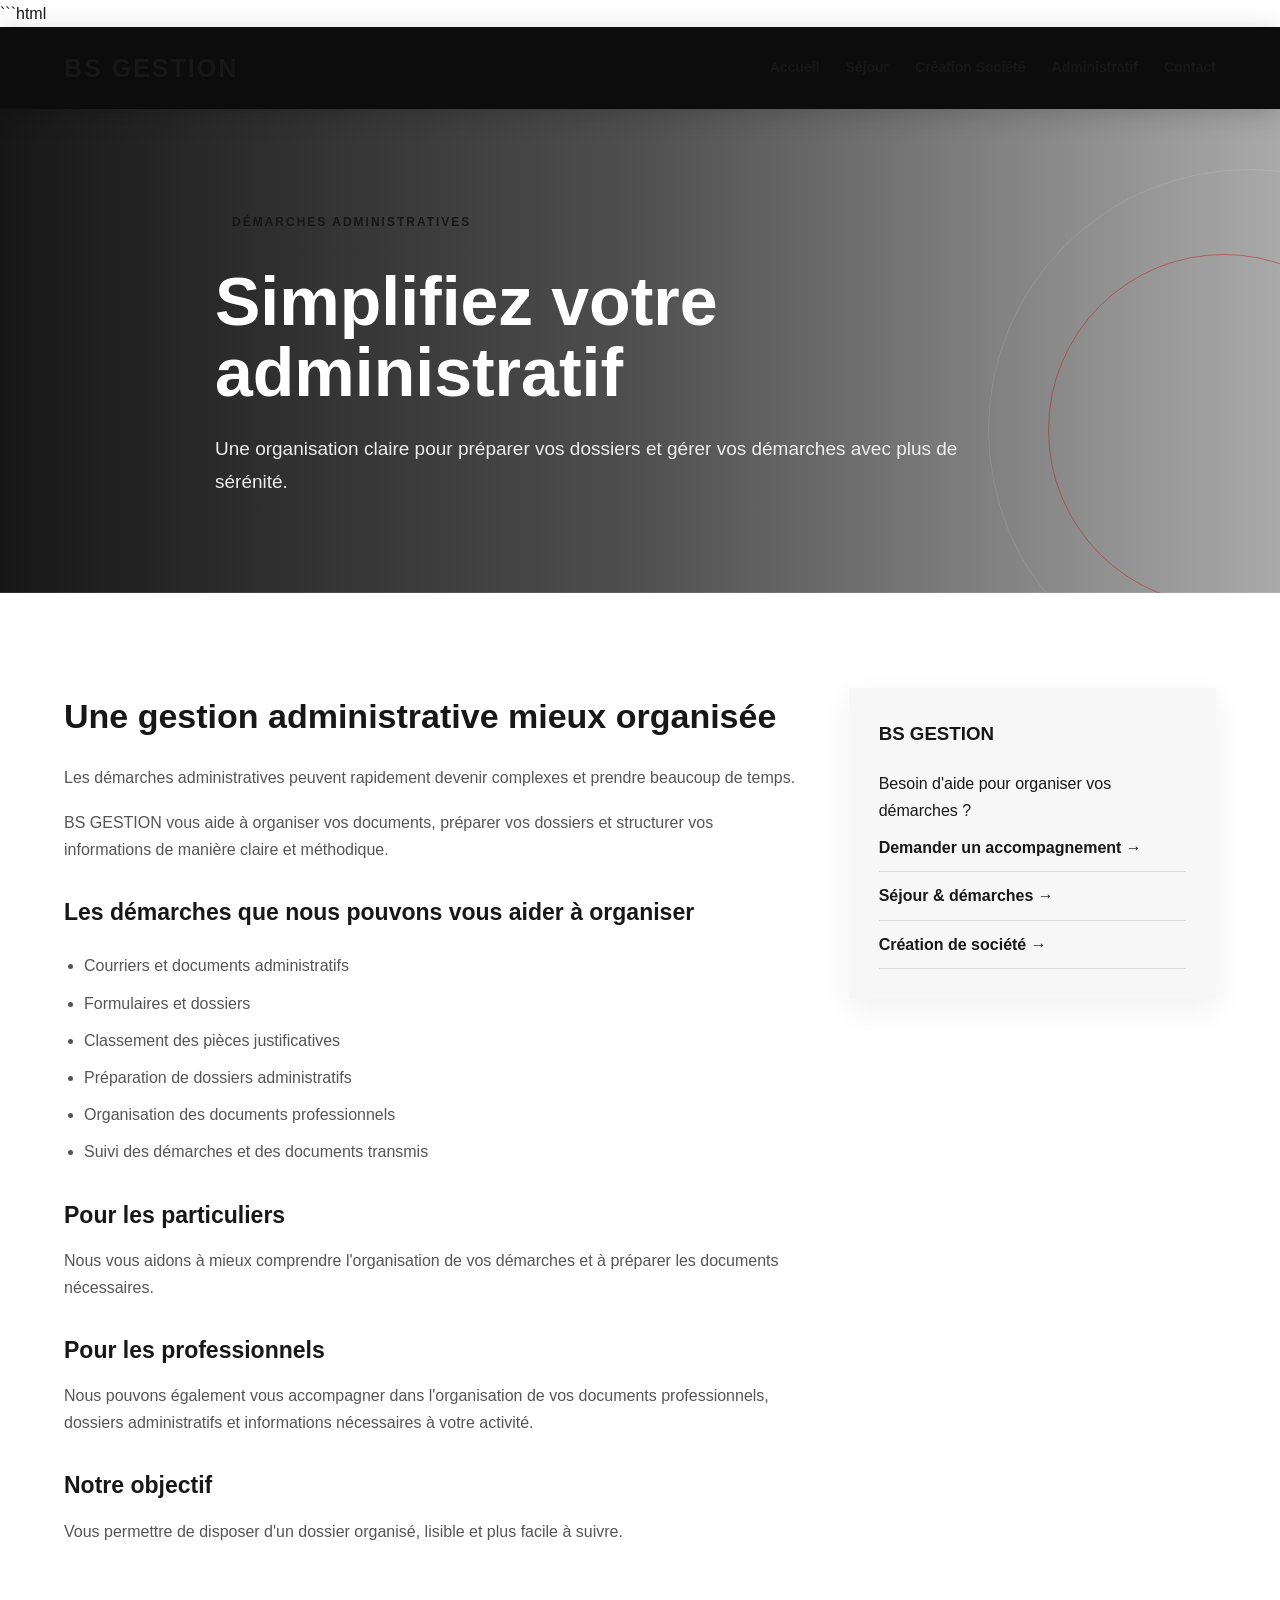
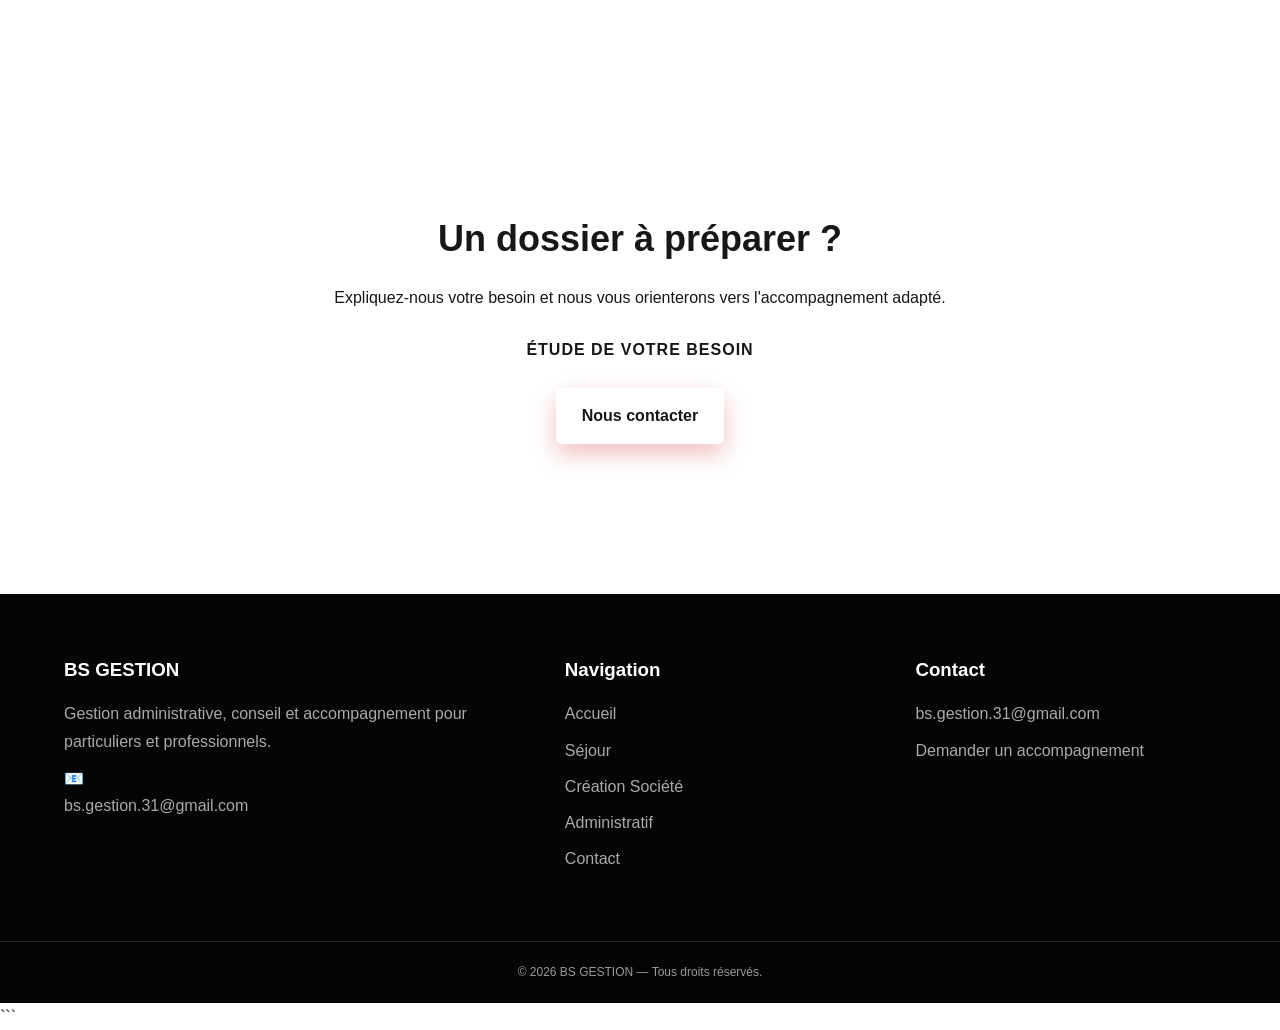
==== commit 259e5c6a: "Update administratif.html" ====
--- a/administratif.html
+++ b/administratif.html
@@ -1,13 +1,15 @@
+```html
 <!DOCTYPE html>
 <html lang="fr">
+
 <head>
     <meta charset="UTF-8">
     <meta name="viewport" content="width=device-width, initial-scale=1.0">
 
-    <title>Gestion administrative | BS GESTION</title>
+    <title>Démarches administratives | BS GESTION</title>
 
     <meta name="description"
-          content="BS GESTION propose des services d'organisation administrative, préparation de dossiers, documents, courriers et accompagnement des entreprises.">
+          content="BS GESTION accompagne les particuliers et professionnels dans l'organisation, la préparation et le suivi de leurs dossiers administratifs.">
 
     <link rel="stylesheet" href="style.css">
 </head>
@@ -34,34 +36,149 @@
     </div>
 </header>
 
-<main>
 
 <section class="page-hero photo-administratif">
 
     <div class="container page-hero-content">
 
         <div class="badge">
-            ORGANISATION • ADMINISTRATION • GESTION
+            DÉMARCHES ADMINISTRATIVES
         </div>
 
         <h1>
-            Gestion <span>administrative</span>
+            Simplifiez votre <span>administratif</span>
         </h1>
 
         <p>
-            Simplifiez vos démarches et retrouvez une organisation
-            claire de vos documents et obligations administratives.
+            Une organisation claire pour préparer vos dossiers
+            et gérer vos démarches avec plus de sérénité.
         </p>
 
-        <div class="buttons">
+    </div>
+
+</section>
+
+
+<section class="content-section">
+
+    <div class="container content-grid">
+
+        <div class="content-main">
+
+            <h2>
+                Une gestion administrative mieux organisée
+            </h2>
+
+            <p>
+                Les démarches administratives peuvent rapidement
+                devenir complexes et prendre beaucoup de temps.
+            </p>
+
+            <p>
+                BS GESTION vous aide à organiser vos documents,
+                préparer vos dossiers et structurer vos informations
+                de manière claire et méthodique.
+            </p>
+
+
+            <h3>
+                Les démarches que nous pouvons vous aider à organiser
+            </h3>
+
+            <ul>
+                <li>Courriers et documents administratifs</li>
+                <li>Formulaires et dossiers</li>
+                <li>Classement des pièces justificatives</li>
+                <li>Préparation de dossiers administratifs</li>
+                <li>Organisation des documents professionnels</li>
+                <li>Suivi des démarches et des documents transmis</li>
+            </ul>
+
+
+            <h3>
+                Pour les particuliers
+            </h3>
+
+            <p>
+                Nous vous aidons à mieux comprendre l'organisation
+                de vos démarches et à préparer les documents nécessaires.
+            </p>
+
+
+            <h3>
+                Pour les professionnels
+            </h3>
+
+            <p>
+                Nous pouvons également vous accompagner dans
+                l'organisation de vos documents professionnels,
+                dossiers administratifs et informations nécessaires
+                à votre activité.
+            </p>
+
+
+            <h3>
+                Notre objectif
+            </h3>
+
+            <p>
+                Vous permettre de disposer d'un dossier organisé,
+                lisible et plus facile à suivre.
+            </p>
+
+        </div>
+
+
+        <aside class="sidebar">
+
+            <h3>
+                BS GESTION
+            </h3>
+
+            <p>
+                Besoin d'aide pour organiser vos démarches ?
+            </p>
+
+            <a href="contact.html">
+                Demander un accompagnement →
+            </a>
+
+            <a href="sejour.html">
+                Séjour & démarches →
+            </a>
+
+            <a href="creation-societe.html">
+                Création de société →
+            </a>
+
+        </aside>
+
+    </div>
+
+</section>
+
+
+<section class="devis">
+
+    <div class="container">
+
+        <div class="devis-box">
+
+            <h2>
+                Un dossier à préparer ?
+            </h2>
+
+            <p>
+                Expliquez-nous votre besoin et nous vous
+                orienterons vers l'accompagnement adapté.
+            </p>
+
+            <div class="no-price">
+                ÉTUDE DE VOTRE BESOIN
+            </div>
 
             <a href="contact.html" class="btn btn-red">
-                Demander de l'aide
-            </a>
-
-            <a href="mailto:bs.gestion.31@gmail.com"
-               class="btn btn-outline">
-                Envoyer un e-mail
+                Nous contacter
             </a>
 
         </div>
@@ -70,209 +187,18 @@
 
 </section>
 
-<section class="content-section">
-
-    <div class="container content-grid">
-
-        <div class="content-main">
-
-            <div class="section-label">
-                GESTION ADMINISTRATIVE
-            </div>
-
-            <h2>
-                L'administration ne doit pas devenir un obstacle
-            </h2>
-
-            <p>
-                Courriers, formulaires, justificatifs, dossiers
-                professionnels, documents de société : la gestion
-                administrative peut rapidement devenir chronophage.
-            </p>
-
-            <p>
-                BS GESTION vous aide à organiser vos documents,
-                préparer vos démarches et structurer vos informations
-                avec une méthode claire et professionnelle.
-            </p>
-
-            <h3>
-                Nos prestations
-            </h3>
-
-            <ul>
-                <li>Organisation et classement des documents.</li>
-                <li>Aide à la préparation de dossiers administratifs.</li>
-                <li>Préparation de courriers et documents.</li>
-                <li>Accompagnement dans certaines démarches en ligne.</li>
-                <li>Suivi et organisation des pièces justificatives.</li>
-                <li>Accompagnement administratif des entrepreneurs.</li>
-                <li>Organisation et suivi des documents professionnels.</li>
-            </ul>
-
-            <h3>
-                Pour particuliers et professionnels
-            </h3>
-
-            <p>
-                Notre accompagnement s'adapte à votre situation :
-                démarches personnelles, projet professionnel ou besoins
-                administratifs liés à votre entreprise.
-            </p>
-
-            <p>
-                Nous privilégions une approche simple : comprendre
-                votre besoin, organiser les informations et vous permettre
-                d'avancer plus sereinement.
-            </p>
-
-            <h3>
-                Sérieux, organisation et confidentialité
-            </h3>
-
-            <p>
-                Nous accordons une attention particulière à la
-                confidentialité des informations qui nous sont confiées
-                et à la qualité de l'organisation des dossiers.
-            </p>
-
-        </div>
-
-        <aside class="sidebar">
-
-            <h3>
-                Nos services
-            </h3>
-
-            <a href="sejour.html">
-                Démarches de séjour
-            </a>
-
-            <a href="creation-societe.html">
-                Création de société
-            </a>
-
-            <a href="contact.html">
-                Demander un accompagnement
-            </a>
-
-            <a href="mailto:bs.gestion.31@gmail.com">
-                Nous écrire
-            </a>
-
-        </aside>
-
-    </div>
-
-</section>
-
-<section class="services">
-
-    <div class="container">
-
-        <div class="section-title">
-
-            <div class="section-label">
-                NOS ENGAGEMENTS
-            </div>
-
-            <h2>
-                Une organisation professionnelle
-            </h2>
-
-        </div>
-
-        <div class="services-grid">
-
-            <article class="card">
-
-                <div class="card-number">01</div>
-
-                <h3>📂 Organisation</h3>
-
-                <p>
-                    Des documents mieux classés et une vision
-                    plus claire de vos démarches.
-                </p>
-
-            </article>
-
-            <article class="card">
-
-                <div class="card-number">02</div>
-
-                <h3>🔐 Confidentialité</h3>
-
-                <p>
-                    Une attention particulière portée aux informations
-                    et documents confiés.
-                </p>
-
-            </article>
-
-            <article class="card">
-
-                <div class="card-number">03</div>
-
-                <h3>✓ Rigueur</h3>
-
-                <p>
-                    Une méthode structurée pour limiter les oublis
-                    et améliorer le suivi administratif.
-                </p>
-
-            </article>
-
-            <article class="card">
-
-                <div class="card-number">04</div>
-
-                <h3>🤝 Accompagnement</h3>
-
-                <p>
-                    Une approche adaptée aux particuliers,
-                    entrepreneurs et professionnels.
-                </p>
-
-            </article>
-
-        </div>
-
-    </div>
-
-</section>
-
-<section class="cta">
-
-    <div class="container">
-
-        <h2>
-            Besoin d'un accompagnement administratif ?
-        </h2>
-
-        <p>
-            Expliquez-nous votre situation.
-        </p>
-
-        <a href="contact.html" class="btn btn-red">
-            Contactez BS GESTION
-        </a>
-
-    </div>
-
-</section>
-
-</main>
 
 <footer>
 
     <div class="container footer-main">
 
         <div>
+
             <h3>BS GESTION</h3>
 
             <p>
-                Gestion administrative, conseil et accompagnement.
+                Gestion administrative, conseil et accompagnement
+                pour particuliers et professionnels.
             </p>
 
             <p>
@@ -281,9 +207,12 @@
                     bs.gestion.31@gmail.com
                 </a>
             </p>
-        </div>
+
+        </div>
+
 
         <div>
+
             <h3>Navigation</h3>
 
             <a href="index.html">Accueil</a>
@@ -291,23 +220,33 @@
             <a href="creation-societe.html">Création Société</a>
             <a href="administratif.html">Administratif</a>
             <a href="contact.html">Contact</a>
-        </div>
+
+        </div>
+
 
         <div>
-            <h3>Nous contacter</h3>
+
+            <h3>Contact</h3>
 
             <a href="mailto:bs.gestion.31@gmail.com">
                 bs.gestion.31@gmail.com
             </a>
-        </div>
-
-    </div>
+
+            <a href="contact.html">
+                Demander un accompagnement
+            </a>
+
+        </div>
+
+    </div>
+
 
     <div class="footer-bottom">
         © 2026 BS GESTION — Tous droits réservés.
     </div>
 
 </footer>
+
 
 <script>
 function toggleMenu() {
@@ -317,3 +256,4 @@
 
 </body>
 </html>
+```
--- a/style.css
+++ b/style.css
@@ -1,20 +1,40 @@
-/* =========================================================
-   BS GESTION — STYLE OFFICIEL
-   Rouge • Noir • Blanc
-   ========================================================= */
+```css
+/* =========================================================
+   BS GESTION — STYLE.CSS DÉFINITIF
+   Design : Rouge • Noir • Blanc
+   Style : Premium • Élégant • Moderne • Professionnel
+========================================================= */
+
+/* =========================================================
+   VARIABLES
+========================================================= */
 
 :root {
     --rouge: #c40000;
-    --rouge-fonce: #8f0000;
-    --noir: #080808;
-    --noir-2: #121212;
+    --rouge-fonce: #920000;
+    --rouge-clair: #e31818;
+
+    --noir: #090909;
+    --noir-2: #141414;
+    --noir-3: #202020;
+
     --blanc: #ffffff;
+
     --gris: #666666;
-    --gris-clair: #f5f5f5;
-    --gris-border: #e2e2e2;
-    --ombre: 0 15px 45px rgba(0, 0, 0, 0.10);
+    --gris-fonce: #333333;
+    --gris-clair: #f6f6f6;
+    --gris-border: #e5e5e5;
+
+    --ombre: 0 18px 50px rgba(0, 0, 0, 0.10);
+    --ombre-legere: 0 8px 30px rgba(0, 0, 0, 0.07);
+
     --transition: 0.3s ease;
 }
+
+
+/* =========================================================
+   RESET
+========================================================= */
 
 * {
     margin: 0;
@@ -31,6 +51,7 @@
     background: var(--blanc);
     color: #171717;
     line-height: 1.7;
+    overflow-x: hidden;
 }
 
 img {
@@ -52,20 +73,21 @@
 .container {
     width: 90%;
     max-width: 1200px;
-    margin: auto;
-}
+    margin: 0 auto;
+}
+
 
 /* =========================================================
    HEADER
-   ========================================================= */
+========================================================= */
 
 header {
-    background: rgba(8, 8, 8, 0.97);
+    background: rgba(8, 8, 8, 0.98);
     position: sticky;
     top: 0;
     z-index: 9999;
     border-bottom: 3px solid var(--rouge);
-    box-shadow: 0 5px 25px rgba(0, 0, 0, 0.20);
+    box-shadow: 0 5px 25px rgba(0, 0, 0, 0.18);
 }
 
 .navbar {
@@ -90,7 +112,7 @@
 nav {
     display: flex;
     align-items: center;
-    gap: 25px;
+    gap: 26px;
 }
 
 nav a {
@@ -113,12 +135,12 @@
     transition: var(--transition);
 }
 
+nav a:hover {
+    color: #ffffff;
+}
+
 nav a:hover::after {
     width: 100%;
-}
-
-nav a:hover {
-    color: var(--blanc);
 }
 
 .menu {
@@ -129,14 +151,15 @@
     user-select: none;
 }
 
+
 /* =========================================================
    BOUTONS
-   ========================================================= */
+========================================================= */
 
 .btn {
     display: inline-block;
-    padding: 14px 25px;
-    border-radius: 4px;
+    padding: 14px 26px;
+    border-radius: 5px;
     text-decoration: none;
     font-weight: 700;
     transition: var(--transition);
@@ -145,15 +168,20 @@
 }
 
 .btn-red {
-    background: var(--rouge);
+    background: linear-gradient(
+        135deg,
+        var(--rouge),
+        var(--rouge-fonce)
+    );
     color: var(--blanc);
-    box-shadow: 0 8px 20px rgba(196, 0, 0, 0.22);
+    box-shadow: 0 10px 25px rgba(196, 0, 0, 0.25);
 }
 
 .btn-red:hover {
     background: var(--rouge-fonce);
     color: var(--blanc);
-    transform: translateY(-2px);
+    transform: translateY(-3px);
+    box-shadow: 0 15px 30px rgba(196, 0, 0, 0.30);
 }
 
 .btn-outline {
@@ -165,12 +193,13 @@
 .btn-outline:hover {
     background: var(--rouge);
     color: var(--blanc);
-    transform: translateY(-2px);
-}
-
-/* =========================================================
-   HERO ACCUEIL
-   ========================================================= */
+    transform: translateY(-3px);
+}
+
+
+/* =========================================================
+   HERO
+========================================================= */
 
 .hero,
 .page-hero {
@@ -189,70 +218,15 @@
     border-bottom: 6px solid var(--rouge);
 }
 
-.photo-home {
-    background-image:
-        linear-gradient(
-            90deg,
-            rgba(5, 5, 5, 0.95),
-            rgba(5, 5, 5, 0.72),
-            rgba(5, 5, 5, 0.35)
-        ),
-        url("https://images.pexels.com/photos/3184291/pexels-photo-3184291.jpeg?auto=compress&cs=tinysrgb&w=1800");
-}
-
-.photo-sejour {
-    background-image:
-        linear-gradient(
-            90deg,
-            rgba(5, 5, 5, 0.94),
-            rgba(5, 5, 5, 0.70),
-            rgba(5, 5, 5, 0.35)
-        ),
-        url("https://images.pexels.com/photos/3769021/pexels-photo-3769021.jpeg?auto=compress&cs=tinysrgb&w=1800");
-}
-
-.photo-creation {
-    background-image:
-        linear-gradient(
-            90deg,
-            rgba(5, 5, 5, 0.94),
-            rgba(5, 5, 5, 0.70),
-            rgba(5, 5, 5, 0.35)
-        ),
-        url("https://images.pexels.com/photos/3184465/pexels-photo-3184465.jpeg?auto=compress&cs=tinysrgb&w=1800");
-}
-
-.photo-administratif {
-    background-image:
-        linear-gradient(
-            90deg,
-            rgba(5, 5, 5, 0.94),
-            rgba(5, 5, 5, 0.70),
-            rgba(5, 5, 5, 0.35)
-        ),
-        url("https://images.pexels.com/photos/3760067/pexels-photo-3760067.jpeg?auto=compress&cs=tinysrgb&w=1800");
-}
-
-.photo-contact {
-    background-image:
-        linear-gradient(
-            90deg,
-            rgba(5, 5, 5, 0.94),
-            rgba(5, 5, 5, 0.70),
-            rgba(5, 5, 5, 0.35)
-        ),
-        url("https://images.pexels.com/photos/4348404/pexels-photo-4348404.jpeg?auto=compress&cs=tinysrgb&w=1800");
-}
-
 .hero::before,
 .page-hero::before {
     content: "";
     position: absolute;
-    width: 500px;
-    height: 500px;
-    right: -200px;
-    top: 80px;
-    border: 1px solid rgba(196, 0, 0, 0.35);
+    width: 520px;
+    height: 520px;
+    right: -230px;
+    top: 60px;
+    border: 1px solid rgba(255, 255, 255, 0.10);
     border-radius: 50%;
 }
 
@@ -262,11 +236,76 @@
     position: absolute;
     width: 350px;
     height: 350px;
-    right: -100px;
-    top: 155px;
-    border: 1px solid rgba(196, 0, 0, 0.25);
+    right: -120px;
+    top: 145px;
+    border: 1px solid rgba(196, 0, 0, 0.40);
     border-radius: 50%;
 }
+
+
+/* =========================================================
+   PHOTOS
+========================================================= */
+
+.photo-home {
+    background-image:
+        linear-gradient(
+            90deg,
+            rgba(5, 5, 5, 0.94),
+            rgba(5, 5, 5, 0.72),
+            rgba(5, 5, 5, 0.35)
+        ),
+        url("https://images.pexels.com/photos/3184291/pexels-photo-3184291.jpeg?auto=compress&cs=tinysrgb&w=1800");
+}
+
+.photo-sejour {
+    background-image:
+        linear-gradient(
+            90deg,
+            rgba(5, 5, 5, 0.93),
+            rgba(5, 5, 5, 0.70),
+            rgba(5, 5, 5, 0.34)
+        ),
+        url("https://images.pexels.com/photos/3769021/pexels-photo-3769021.jpeg?auto=compress&cs=tinysrgb&w=1800");
+}
+
+.photo-creation {
+    background-image:
+        linear-gradient(
+            90deg,
+            rgba(5, 5, 5, 0.93),
+            rgba(5, 5, 5, 0.70),
+            rgba(5, 5, 5, 0.34)
+        ),
+        url("https://images.pexels.com/photos/3184465/pexels-photo-3184465.jpeg?auto=compress&cs=tinysrgb&w=1800");
+}
+
+.photo-administratif {
+    background-image:
+        linear-gradient(
+            90deg,
+            rgba(5, 5, 5, 0.93),
+            rgba(5, 5, 5, 0.70),
+            rgba(5, 5, 5, 0.34)
+        ),
+        url("https://images.pexels.com/photos/3760067/pexels-photo-3760067.jpeg?auto=compress&cs=tinysrgb&w=1800");
+}
+
+.photo-contact {
+    background-image:
+        linear-gradient(
+            90deg,
+            rgba(5, 5, 5, 0.93),
+            rgba(5, 5, 5, 0.70),
+            rgba(5, 5, 5, 0.34)
+        ),
+        url("https://images.pexels.com/photos/4348404/pexels-photo-4348404.jpeg?auto=compress&cs=tinysrgb&w=1800");
+}
+
+
+/* =========================================================
+   HERO CONTENT
+========================================================= */
 
 .hero-content,
 .page-hero-content {
@@ -278,20 +317,21 @@
 
 .badge {
     display: inline-block;
-    padding: 8px 16px;
+    padding: 8px 17px;
     margin-bottom: 25px;
     border: 1px solid var(--rouge);
     color: var(--blanc);
     font-size: 12px;
     font-weight: 700;
     letter-spacing: 2px;
+    text-transform: uppercase;
 }
 
 .hero h1,
 .page-hero h1 {
+    color: #ffffff;
     line-height: 1.05;
     margin-bottom: 25px;
-    color: #fff;
 }
 
 .hero h1 {
@@ -310,7 +350,7 @@
 
 .hero p,
 .page-hero p {
-    color: #dddddd;
+    color: #eeeeee;
     max-width: 780px;
 }
 
@@ -325,7 +365,7 @@
 }
 
 .page-hero {
-    min-height: 420px;
+    min-height: 430px;
     display: flex;
     align-items: center;
     position: relative;
@@ -347,13 +387,14 @@
 
 .hero-contact {
     margin-top: 35px;
-    color: #bbbbbb;
+    color: #dddddd;
     font-size: 14px;
 }
 
+
 /* =========================================================
    SECTIONS
-   ========================================================= */
+========================================================= */
 
 section {
     padding: 95px 0;
@@ -376,7 +417,7 @@
 .section-title h2 {
     font-size: 43px;
     line-height: 1.2;
-    color: #111;
+    color: #111111;
 }
 
 .section-title p {
@@ -385,12 +426,13 @@
     color: var(--gris);
 }
 
+
 /* =========================================================
    SERVICES
-   ========================================================= */
+========================================================= */
 
 .services {
-    background: #fff;
+    background: #ffffff;
 }
 
 .services-grid {
@@ -402,22 +444,23 @@
 .card {
     position: relative;
     padding: 35px 28px;
-    background: #fff;
+    background: #ffffff;
     border: 1px solid var(--gris-border);
-    border-top: 4px solid #111;
+    border-top: 4px solid #111111;
     transition: var(--transition);
     overflow: hidden;
+    box-shadow: 0 3px 15px rgba(0, 0, 0, 0.03);
 }
 
 .card::after {
     content: "";
     position: absolute;
-    width: 100px;
-    height: 100px;
-    right: -50px;
-    bottom: -50px;
+    width: 110px;
+    height: 110px;
+    right: -55px;
+    bottom: -55px;
     border-radius: 50%;
-    background: rgba(196, 0, 0, 0.06);
+    background: rgba(196, 0, 0, 0.07);
 }
 
 .card:hover {
@@ -455,15 +498,16 @@
     color: var(--rouge-fonce);
 }
 
-/* =========================================================
-   A PROPOS
-   ========================================================= */
+
+/* =========================================================
+   À PROPOS
+========================================================= */
 
 .about {
     background:
         radial-gradient(
             circle at 10% 80%,
-            rgba(196, 0, 0, 0.15),
+            rgba(196, 0, 0, 0.17),
             transparent 30%
         ),
         var(--noir);
@@ -480,17 +524,17 @@
 .about h2 {
     font-size: 45px;
     line-height: 1.15;
-    color: #fff;
+    color: #ffffff;
 }
 
 .about p {
-    color: #ccc;
+    color: #cccccc;
     margin-bottom: 20px;
 }
 
 .checks div {
     margin-bottom: 14px;
-    color: #eee;
+    color: #eeeeee;
 }
 
 .checks span {
@@ -499,9 +543,10 @@
     margin-right: 8px;
 }
 
-/* =========================================================
-   METHODE
-   ========================================================= */
+
+/* =========================================================
+   MÉTHODE
+========================================================= */
 
 .method {
     background: var(--gris-clair);
@@ -514,7 +559,7 @@
 }
 
 .step {
-    background: #fff;
+    background: #ffffff;
     padding: 30px;
     border-top: 4px solid var(--rouge);
     box-shadow: 0 5px 20px rgba(0, 0, 0, 0.04);
@@ -540,12 +585,13 @@
     color: var(--gris);
 }
 
+
 /* =========================================================
    DOCUMENTS
-   ========================================================= */
+========================================================= */
 
 .documents {
-    background: #fff;
+    background: #ffffff;
 }
 
 .documents-grid {
@@ -558,7 +604,7 @@
     padding: 30px;
     background: #fafafa;
     border: 1px solid var(--gris-border);
-    border-left: 4px solid #111;
+    border-left: 4px solid #111111;
     transition: var(--transition);
 }
 
@@ -578,12 +624,13 @@
     margin-bottom: 20px;
 }
 
+
 /* =========================================================
    PAGES INTERNES
-   ========================================================= */
+========================================================= */
 
 .content-section {
-    background: #fff;
+    background: #ffffff;
 }
 
 .content-grid {
@@ -605,7 +652,7 @@
 }
 
 .content-main p {
-    color: #555;
+    color: #555555;
     margin-bottom: 18px;
 }
 
@@ -615,7 +662,7 @@
 
 .content-main li {
     margin-bottom: 10px;
-    color: #555;
+    color: #555555;
 }
 
 .sidebar {
@@ -635,16 +682,17 @@
     text-decoration: none;
     font-weight: 700;
     padding: 10px 0;
-    border-bottom: 1px solid #ddd;
+    border-bottom: 1px solid #dddddd;
 }
 
 .sidebar a:hover {
     color: var(--rouge-fonce);
 }
 
+
 /* =========================================================
    DEVIS
-   ========================================================= */
+========================================================= */
 
 .devis {
     background: var(--gris-clair);
@@ -654,7 +702,7 @@
     max-width: 850px;
     margin: auto;
     padding: 55px;
-    background: #fff;
+    background: #ffffff;
     border-left: 6px solid var(--rouge);
     text-align: center;
     box-shadow: var(--ombre);
@@ -677,9 +725,10 @@
     letter-spacing: 1px;
 }
 
+
 /* =========================================================
    CTA
-   ========================================================= */
+========================================================= */
 
 .cta {
     background:
@@ -689,7 +738,7 @@
             transparent 40%
         ),
         #050505;
-    color: #fff;
+    color: #ffffff;
     text-align: center;
     border-top: 5px solid var(--rouge);
     border-bottom: 5px solid var(--rouge);
@@ -701,16 +750,23 @@
 }
 
 .cta p {
-    color: #ccc;
+    color: #cccccc;
     margin-bottom: 30px;
 }
 
-/* =========================================================
-   CONTACT
-   ========================================================= */
+
+/* =========================================================
+   CONTACT — DESIGN PREMIUM
+========================================================= */
 
 .contact {
-    background: #f7f7f7;
+    background:
+        linear-gradient(
+            135deg,
+            #f8f8f8 0%,
+            #ffffff 50%,
+            #f5f5f5 100%
+        );
 }
 
 .contact-grid {
@@ -723,15 +779,91 @@
 .contact h2 {
     font-size: 43px;
     margin-bottom: 20px;
+    color: #111111;
 }
 
 .contact-intro {
-    color: var(--gris);
+    color: #555555;
+    font-size: 17px;
 }
 
 .contact-details {
     margin-top: 30px;
 }
+
+
+/* =========================================================
+   COORDONNÉES BS GESTION
+========================================================= */
+
+.company-info {
+    margin-top: 30px;
+    padding: 28px 30px;
+    background: #ffffff;
+    border: 1px solid #e3e3e3;
+    border-left: 5px solid var(--rouge);
+    box-shadow: var(--ombre-legere);
+    border-radius: 4px;
+}
+
+.company-info h3 {
+    color: #111111;
+    font-size: 21px;
+    margin-bottom: 15px;
+}
+
+.company-info p {
+    color: #222222;
+    font-size: 15px;
+    margin: 7px 0;
+    line-height: 1.6;
+}
+
+.company-info strong {
+    color: #111111;
+}
+
+.company-info a {
+    color: var(--rouge);
+    font-weight: 700;
+    text-decoration: none;
+}
+
+.company-info a:hover {
+    color: var(--rouge-fonce);
+    text-decoration: underline;
+}
+
+
+/* =========================================================
+   CONTACT — POINTS IMPORTANTS
+========================================================= */
+
+.contact-points {
+    margin-top: 25px;
+    padding: 23px 27px;
+    background: #ffffff;
+    border: 1px solid #e5e5e5;
+    border-left: 4px solid var(--rouge);
+    box-shadow: 0 8px 25px rgba(0, 0, 0, 0.06);
+}
+
+.contact-points p {
+    color: #111111 !important;
+    font-size: 16px;
+    font-weight: 600;
+    margin: 10px 0;
+    line-height: 1.6;
+}
+
+.contact-points p::first-letter {
+    color: var(--rouge);
+}
+
+
+/* =========================================================
+   EMAIL CONTACT
+========================================================= */
 
 .contact-details a {
     display: block;
@@ -746,16 +878,18 @@
     color: var(--rouge-fonce);
 }
 
+
 /* =========================================================
    FORMULAIRE
-   ========================================================= */
+========================================================= */
 
 form {
-    background: #fff;
-    padding: 35px;
-    border: 1px solid #ddd;
+    background: #ffffff;
+    padding: 38px;
+    border: 1px solid #dddddd;
     border-top: 5px solid var(--rouge);
-    box-shadow: 0 10px 30px rgba(0, 0, 0, 0.06);
+    box-shadow: var(--ombre);
+    border-radius: 4px;
 }
 
 .form-group {
@@ -767,19 +901,22 @@
     font-weight: 700;
     font-size: 14px;
     margin-bottom: 7px;
+    color: #222222;
 }
 
 input,
 textarea,
 select {
     width: 100%;
-    padding: 13px;
-    border: 1px solid #ccc;
+    padding: 14px;
+    border: 1px solid #cccccc;
     font-family: inherit;
     font-size: 15px;
     outline: none;
     transition: var(--transition);
-    background: #fff;
+    background: #ffffff;
+    color: #111111;
+    border-radius: 3px;
 }
 
 input:focus,
@@ -790,7 +927,7 @@
 }
 
 textarea {
-    min-height: 140px;
+    min-height: 145px;
     resize: vertical;
 }
 
@@ -801,18 +938,19 @@
 }
 
 .form-note {
-    color: #777;
+    color: #777777;
     font-size: 12px;
     margin-top: 10px;
 }
 
+
 /* =========================================================
    FOOTER
-   ========================================================= */
+========================================================= */
 
 footer {
     background: #050505;
-    color: #aaa;
+    color: #aaaaaa;
     border-top: 3px solid var(--rouge);
 }
 
@@ -824,7 +962,7 @@
 }
 
 .footer-main h3 {
-    color: #fff;
+    color: #ffffff;
     margin-bottom: 15px;
 }
 
@@ -834,12 +972,35 @@
 
 .footer-main a {
     display: block;
-    color: #aaa;
+    color: #aaaaaa;
     text-decoration: none;
     margin-bottom: 9px;
 }
 
 .footer-main a:hover {
+    color: var(--rouge);
+}
+
+
+/* =========================================================
+   COORDONNÉES DANS LE FOOTER
+========================================================= */
+
+.footer-company {
+    color: #cccccc;
+    line-height: 1.8;
+}
+
+.footer-company strong {
+    color: #ffffff;
+}
+
+.footer-company a {
+    color: #ffffff;
+    font-weight: 600;
+}
+
+.footer-company a:hover {
     color: var(--rouge);
 }
 
@@ -848,11 +1009,13 @@
     text-align: center;
     padding: 20px;
     font-size: 12px;
-}
+    color: #999999;
+}
+
 
 /* =========================================================
    ANIMATION
-   ========================================================= */
+========================================================= */
 
 @keyframes apparition {
     from {
@@ -866,9 +1029,10 @@
     }
 }
 
+
 /* =========================================================
    TABLETTES
-   ========================================================= */
+========================================================= */
 
 @media (max-width: 950px) {
 
@@ -917,9 +1081,10 @@
     }
 }
 
+
 /* =========================================================
    PETITS ÉCRANS
-   ========================================================= */
+========================================================= */
 
 @media (max-width: 600px) {
 
@@ -1009,4 +1174,21 @@
     .content-main h2 {
         font-size: 29px;
     }
-}
+
+    .company-info {
+        padding: 22px;
+    }
+
+    .company-info p {
+        font-size: 14px;
+    }
+
+    .contact-points {
+        padding: 20px;
+    }
+
+    .contact-points p {
+        font-size: 15px;
+    }
+}
+```
